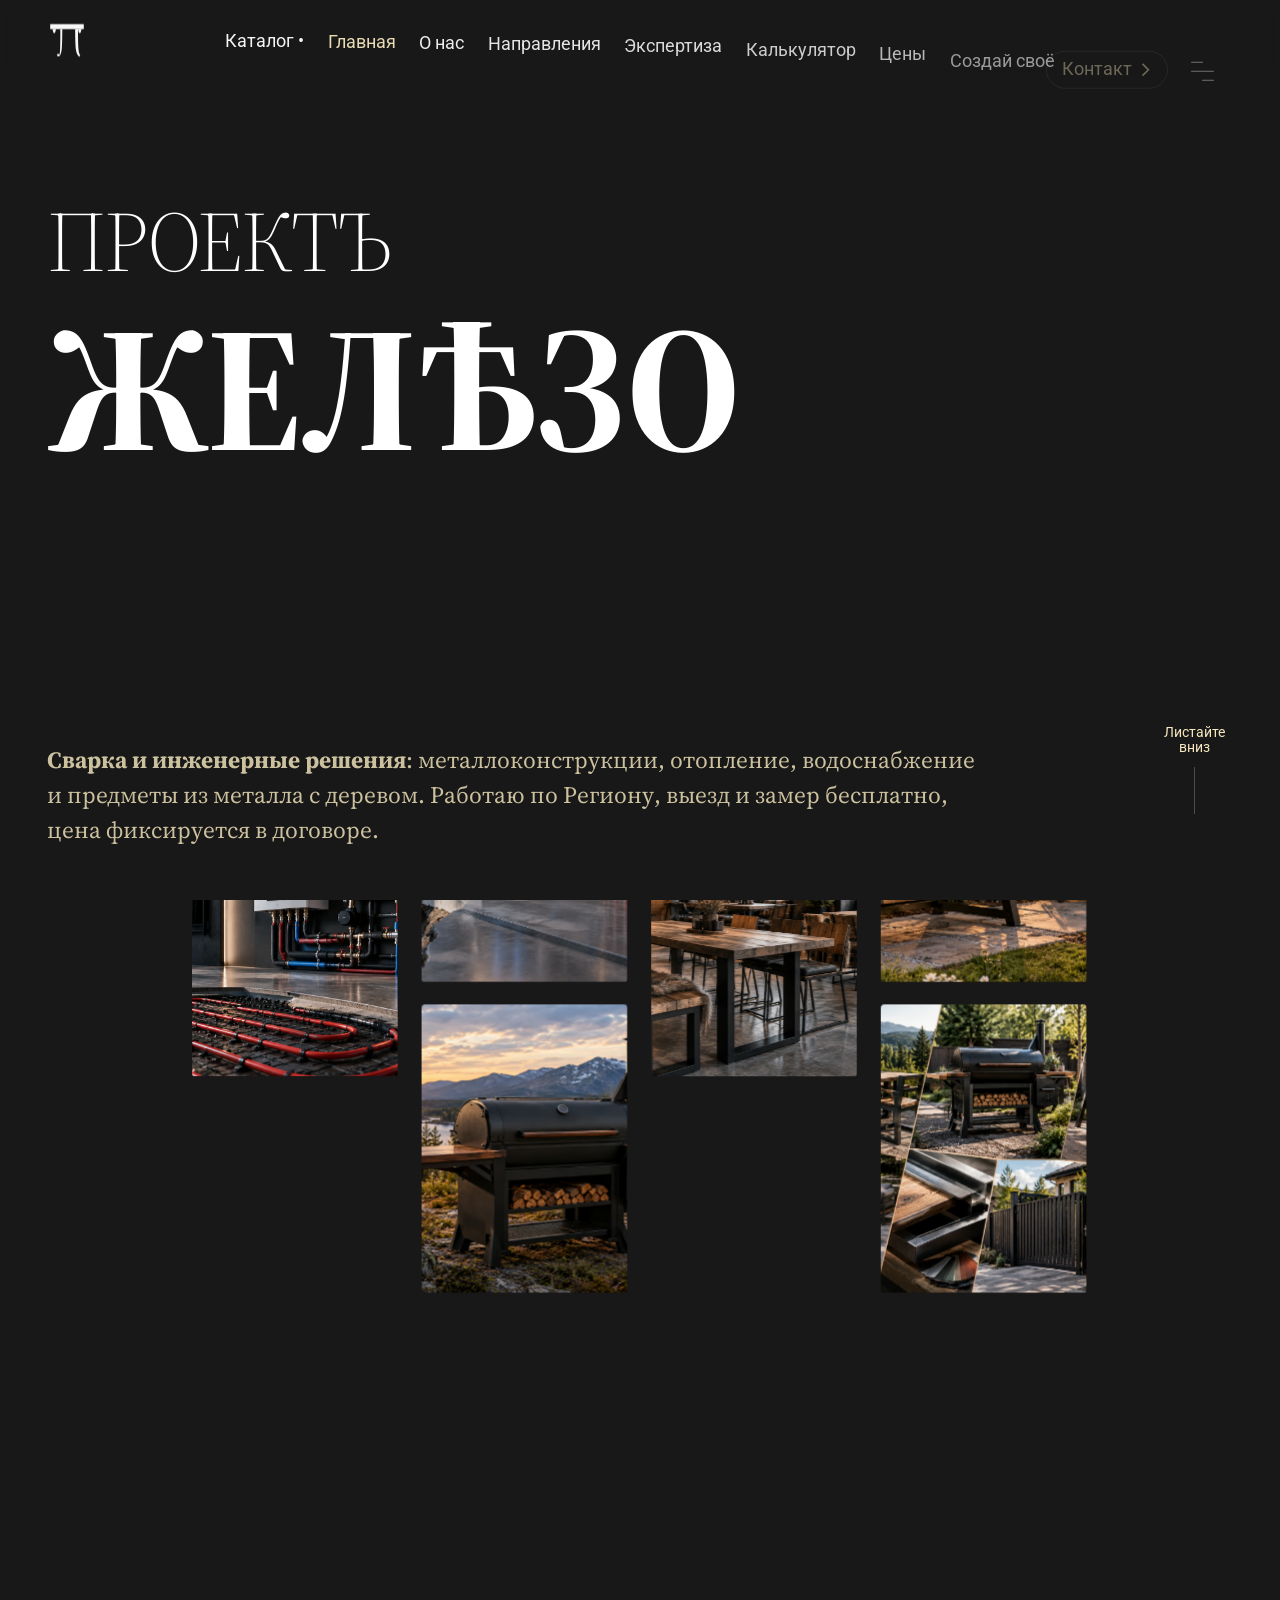
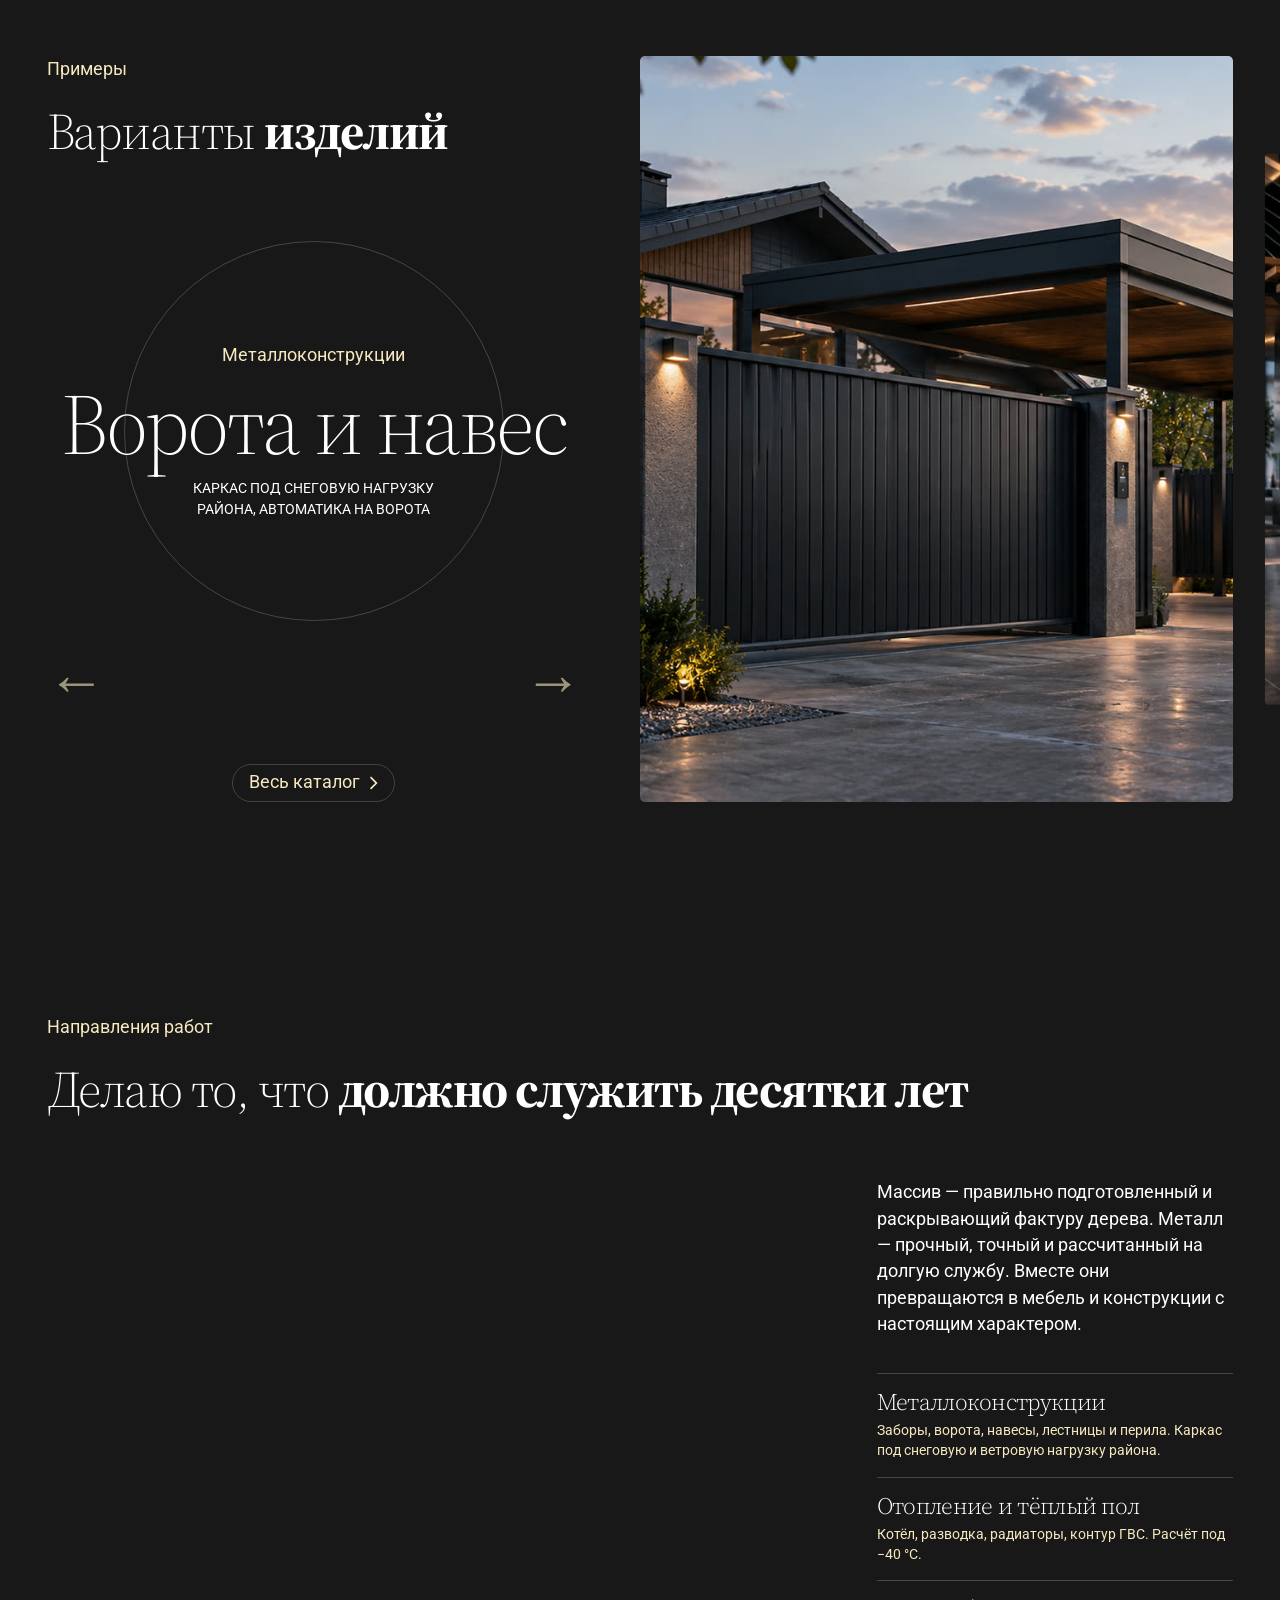
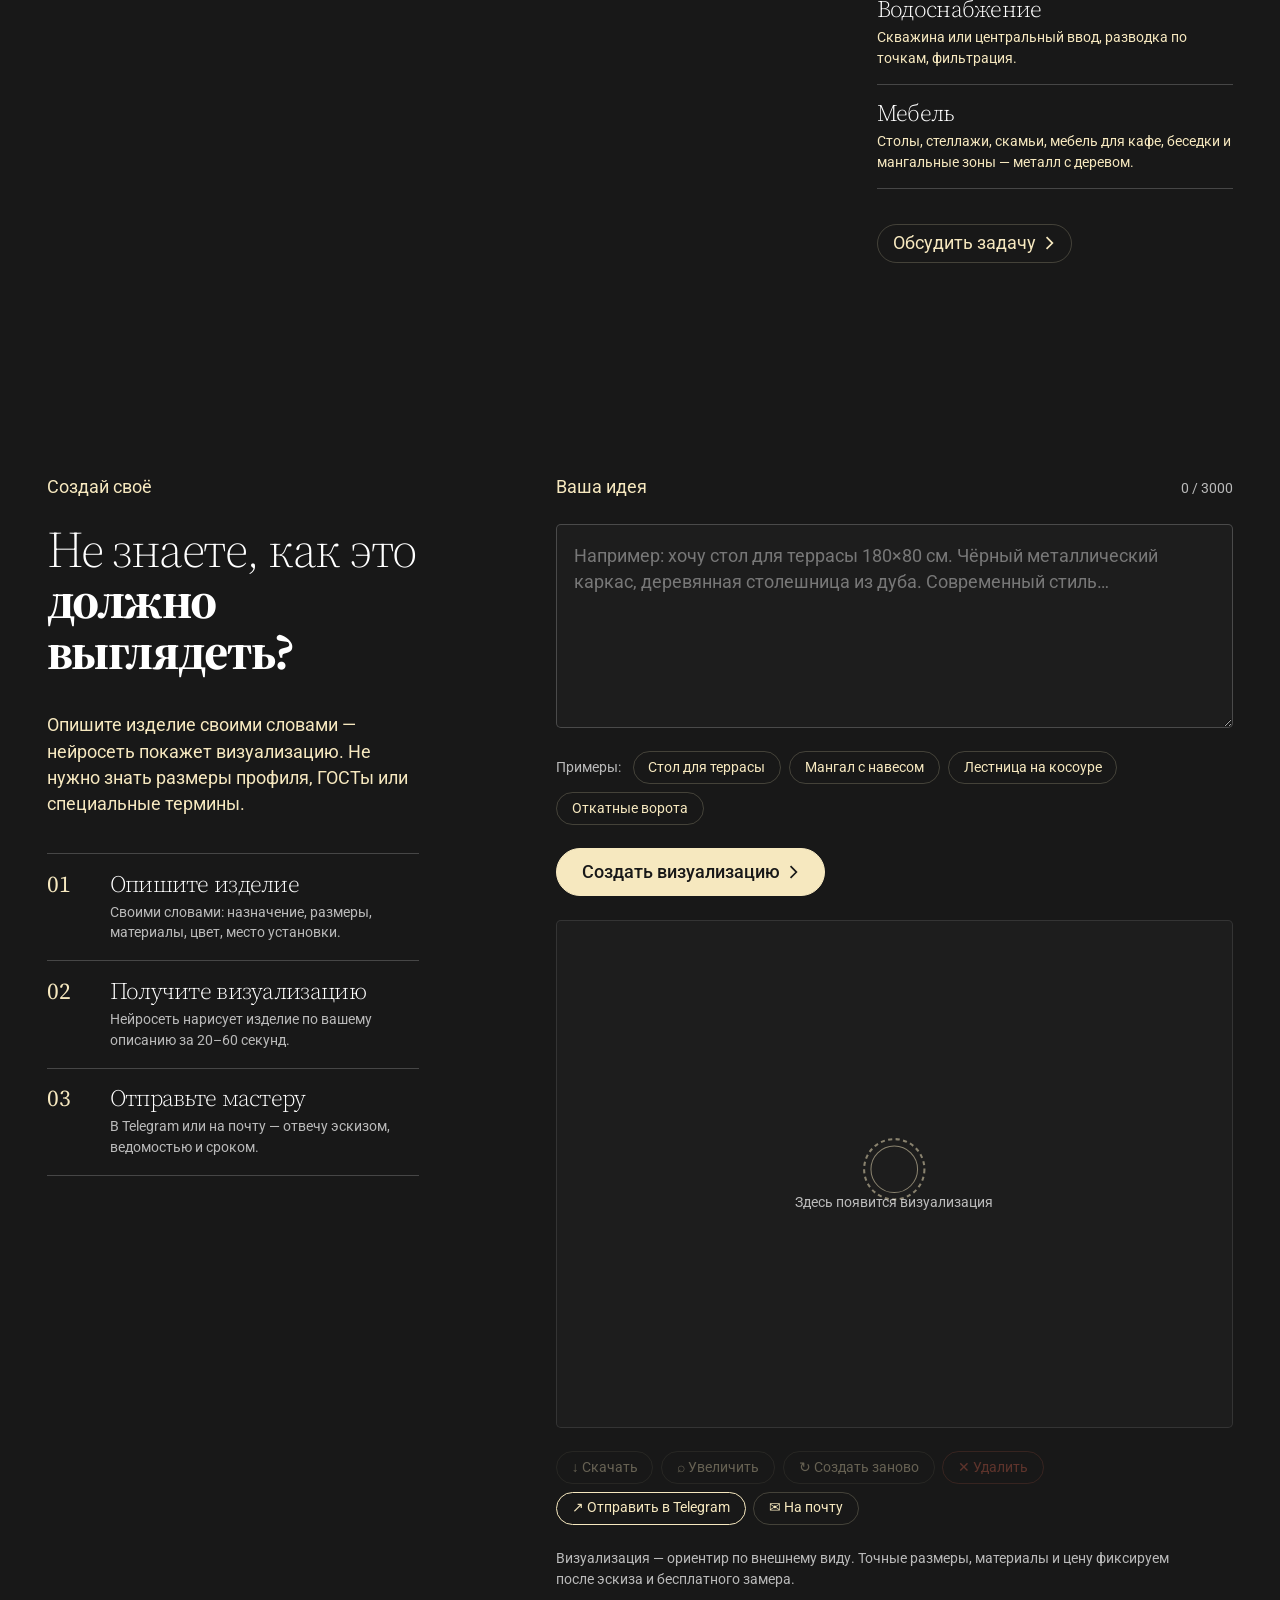
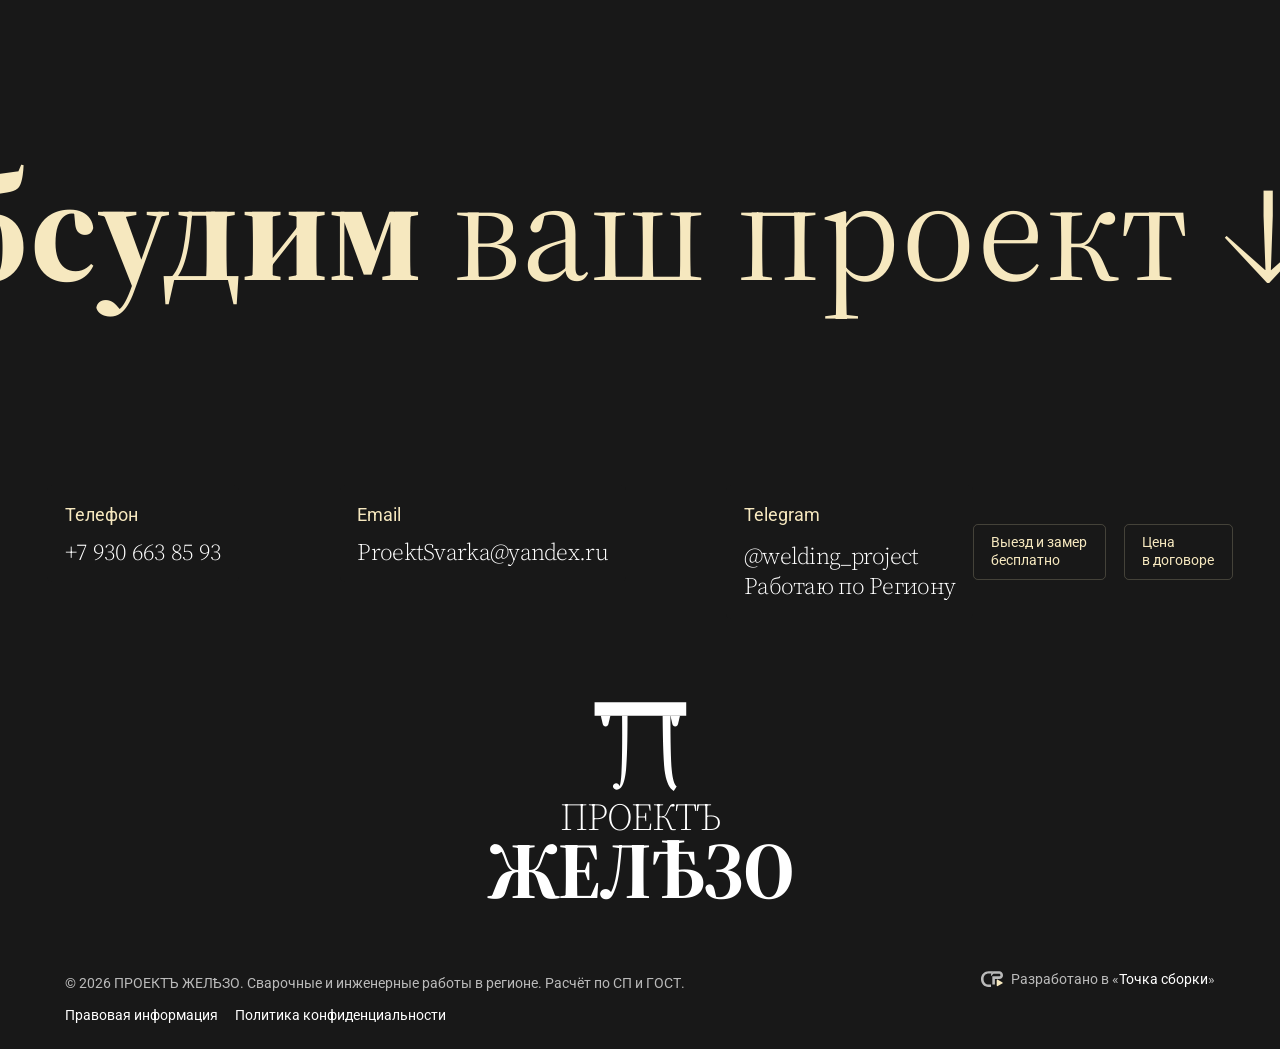
==== index.html @ faa6959f "Гео: Нижегородская область, Воротынский муниципальный округ; домен zhelezo.pro; убраны упоминания Ха" ====
<!DOCTYPE html>
<html lang="ru">
<head>
<meta charset="utf-8">
<meta name="viewport" content="width=device-width, initial-scale=1, viewport-fit=cover">
<title>Сварочные работы и металлоконструкции в Нижегородской области | ПРОЕКТЪ ЖЕЛѢЗО</title>
<meta name="description" content="Заборы, ворота, навесы, лестницы, отопление, водоснабжение и мебель из металла с деревом по Нижегородской области. Расчёт по СП и ГОСТ, выезд и замер бесплатно, цена в договоре.">
<meta name="theme-color" content="#181818">
<link rel="canonical" href="https://zhelezo.pro/">
<meta property="og:type" content="website">
<meta property="og:site_name" content="ПРОЕКТЪ ЖЕЛѢЗО">
<meta property="og:locale" content="ru_RU">
<meta property="og:title" content="Сварочные работы и металлоконструкции в Нижегородской области | ПРОЕКТЪ ЖЕЛѢЗО">
<meta property="og:description" content="Заборы, ворота, навесы, лестницы, отопление, водоснабжение и мебель из металла с деревом по Нижегородской области. Расчёт по СП и ГОСТ, выезд и замер бесплатно, цена в договоре.">
<meta property="og:url" content="https://zhelezo.pro/">
<meta property="og:image" content="https://zhelezo.pro/assets/photo/vorota-zabor.jpg"><meta property="og:image:width" content="1600"><meta property="og:image:height" content="900"><meta property="og:image:alt" content="Наши работы — металлоконструкции и изделия">
<meta name="twitter:card" content="summary_large_image">
<meta name="geo.region" content="RU-NIZ">
<meta name="geo.placename" content="Воротынский муниципальный округ">
<meta name="geo.position" content="56.0520;45.8660">
<meta name="ICBM" content="56.0520, 45.8660">
<script type="application/ld+json">{"@context":"https://schema.org","@type":"ProfessionalService","name":"ПРОЕКТЪ ЖЕЛѢЗО","description":"Заборы, ворота, навесы, лестницы, отопление, водоснабжение и мебель из металла с деревом по Нижегородской области. Расчёт по СП и ГОСТ, выезд и замер бесплатно, цена в договоре.","telephone":"+7 930 663 85 93","email":"ProektSvarka@yandex.ru","url":"https://zhelezo.pro","image":"https://zhelezo.pro/assets/photo/vorota-zabor.jpg","address":{"@type":"PostalAddress","addressCountry":"RU","addressRegion":"Нижегородская область","addressLocality":"Воротынский муниципальный округ"},"geo":{"@type":"GeoCoordinates","latitude":"56.0520","longitude":"45.8660"},"areaServed":[{"@type":"AdministrativeArea","name":"Нижегородская область"}],"sameAs":["https://t.me/welding_project"],"knowsAbout":["Металлоконструкции","Лестницы и перила","Беседки и навесы","Мангалы и грили","Мебель","Уличная мебель","Изделия из металла","Отопление","Водоснабжение"],"hasOfferCatalog":{"@type":"OfferCatalog","name":"Виды работ","itemListElement":[{"@type":"Offer","itemOffered":{"@type":"Service","name":"Заборы, ворота, навесы","category":"Металлоконструкции"}},{"@type":"Offer","itemOffered":{"@type":"Service","name":"Откатные ворота и забор","category":"Металлоконструкции"}},{"@type":"Offer","itemOffered":{"@type":"Service","name":"Лестница на металлокосоуре","category":"Лестницы и перила"}},{"@type":"Offer","itemOffered":{"@type":"Service","name":"Беседки, перголы, навесы","category":"Беседки и навесы"}},{"@type":"Offer","itemOffered":{"@type":"Service","name":"Мангальная зона под навесом","category":"Мангалы и грили"}},{"@type":"Offer","itemOffered":{"@type":"Service","name":"Мангалы и грили","category":"Мангалы и грили"}},{"@type":"Offer","itemOffered":{"@type":"Service","name":"Столы и столешницы","category":"Мебель"}},{"@type":"Offer","itemOffered":{"@type":"Service","name":"Стеллажи и полки","category":"Мебель"}},{"@type":"Offer","itemOffered":{"@type":"Service","name":"Скамьи, табуреты, вешала","category":"Мебель"}},{"@type":"Offer","itemOffered":{"@type":"Service","name":"Мебель для кафе и баров","category":"Мебель"}},{"@type":"Offer","itemOffered":{"@type":"Service","name":"Изделия из металла","category":"Изделия из металла"}},{"@type":"Offer","itemOffered":{"@type":"Service","name":"Отопление и тёплый пол","category":"Отопление"}}]}}</script>
<link rel="icon" type="image/svg+xml" href="data:image/svg+xml,%3Csvg%20xmlns%3D%22http%3A%2F%2Fwww.w3.org%2F2000%2Fsvg%22%20viewBox%3D%220%200%2064%2064%22%20fill%3D%22none%22%3E%3Crect%20width%3D%2264%22%20height%3D%2264%22%20rx%3D%2212%22%20fill%3D%22%23181818%22%2F%3E%3Cg%20transform%3D%22translate(32%2034.5)%20scale(.95)%20translate(-32%20-34.5)%22%3E%3Cg%20fill%3D%22%23f6e8bf%22%3E%0A%3Cpath%20d%3D%22M8.5%2012.4h47v6.9h-47z%22%2F%3E%0A%3Cpath%20d%3D%22M11.7%2019.3h4.9l-1%204.3c-.2.85-.65%201.25-1.45%201.25s-1.25-.4-1.45-1.25z%22%2F%3E%0A%3Cpath%20d%3D%22M47.4%2019.3h4.9l-1%204.3c-.2.85-.65%201.25-1.45%201.25s-1.25-.4-1.45-1.25z%22%2F%3E%0A%3Cpath%20d%3D%22M20.6%2019.3h4.8c0%2013.2-.25%2022.4-.75%2027.6-.5%205.1-1.5%208.4-3%209.7-1.05.9-2.15.95-3.05.25-.8-.6-.9-1.6-.2-2.3.7-.7%201.65-.7%202.35-.05.3.28.5.6.62.98.42-1.25.72-3.4.9-6.5.32-5.3.5-15.2.33-29.68z%22%2F%3E%0A%3Cpath%20d%3D%22M39.8%2019.3h7.6c0%2013.4.22%2022.7.68%2027.9.42%204.6%201.25%207.4%202.52%208.4l-1.5%202.4c-2.2-1.4-3.65-4.35-4.42-8.85-.8-4.7-1.15-14.6-1.28-29.85z%22%2F%3E%0A%3C%2Fg%3E%3C%2Fg%3E%3C%2Fsvg%3E">
<script>
  // Анимации появления включаются только при работающем JS; если скрипты не загрузились за 8 секунд — показываем страницу как есть
  document.documentElement.classList.add('js');
  setTimeout(function () {
    if (window.__siteReady) return;
    document.documentElement.classList.remove('js');
    var l = document.getElementById('loader');
    if (l) l.style.display = 'none';
  }, 8000);
</script>
<link rel="preload" href="assets/fonts/roboto-cyrillic-1.woff2" as="font" type="font/woff2" crossorigin>
<link rel="preload" href="assets/fonts/source-serif-4-cyrillic-5.woff2" as="font" type="font/woff2" crossorigin>
<link rel="preload" href="assets/fonts/source-serif-4-cyrillic-ext-4.woff2" as="font" type="font/woff2" crossorigin>
<link rel="stylesheet" href="assets/css/fonts.css">
<link rel="stylesheet" href="assets/css/style.css">
<link rel="stylesheet" href="assets/vendor/swiper-bundle.min.css">
<link rel="stylesheet" href="assets/css/create.css">
<link rel="stylesheet" href="assets/css/mobile.css">
</head>
<body class="loading" data-page="index" data-gears="wheels">
<div class="page">
<button class="to-top" type="button" aria-label="Наверх" data-to-top data-cursor="-fusion"><svg viewBox="0 0 24 24" width="100%" height="100%" fill="none" stroke="currentColor" stroke-width="1.5" aria-hidden="true"><path d="M12 19V5M5.5 11.5 12 5l6.5 6.5"/></svg></button>

<nav class="topbar" id="topbar">
  <section class="topbar__wrap">
    <div class="topbar__inner">
      <div class="topbar__left">
        <a class="brand" href="index.html" aria-label="ПРОЕКТЪ ЖЕЛѢЗО — на главную" title="ПРОЕКТЪ ЖЕЛѢЗО" data-top-item data-cursor="-fusion"><svg viewBox="4 8 56 54" width="100%" height="100%" fill="none" role="img" aria-hidden="true"><g fill="currentColor">
<path d="M8.5 12.4h47v6.9h-47z"/>
<path d="M11.7 19.3h4.9l-1 4.3c-.2.85-.65 1.25-1.45 1.25s-1.25-.4-1.45-1.25z"/>
<path d="M47.4 19.3h4.9l-1 4.3c-.2.85-.65 1.25-1.45 1.25s-1.25-.4-1.45-1.25z"/>
<path d="M20.6 19.3h4.8c0 13.2-.25 22.4-.75 27.6-.5 5.1-1.5 8.4-3 9.7-1.05.9-2.15.95-3.05.25-.8-.6-.9-1.6-.2-2.3.7-.7 1.65-.7 2.35-.05.3.28.5.6.62.98.42-1.25.72-3.4.9-6.5.32-5.3.5-15.2.33-29.68z"/>
<path d="M39.8 19.3h7.6c0 13.4.22 22.7.68 27.9.42 4.6 1.25 7.4 2.52 8.4l-1.5 2.4c-2.2-1.4-3.65-4.35-4.42-8.85-.8-4.7-1.15-14.6-1.28-29.85z"/>
</g></svg></a>

      </div>
      <div class="topbar__right">
        <div class="nav-links"><div class="nav-links__inner">
          <a class="topbar__works" href="works.html" data-open-dropdown aria-controls="dropdown-works" data-cursor="-hidden"><p class="link-u" data-top-item>Каталог •</p></a>
          <a class="link-u is-current" href="index.html" data-top-item data-cursor="-hidden">Главная</a>
          <a class="link-u" href="about.html" data-top-item data-cursor="-hidden">О нас</a>
          <a class="link-u" href="team.html" data-top-item data-cursor="-hidden">Направления</a>
          <a class="link-u" href="expertise.html" data-top-item data-cursor="-hidden">Экспертиза</a>
          <a class="link-u" href="calculator.html" data-top-item data-cursor="-hidden">Калькулятор</a>
          <a class="link-u" href="prices.html" data-top-item data-cursor="-hidden">Цены</a>
          <a class="link-u" href="index.html#create" data-top-item data-cursor="-hidden">Создай своё</a>
        </div></div>
        <div class="topbar__menu" data-top-item>
          <a class="btn-link" href="#contact" data-cursor="-fusion"><div class="btn "><div class="btn__list"><div class="btn__text">Контакт</div><div class="btn__icon"><svg viewBox="0 0 8 12" width="100%" height="100%" fill="none" stroke="currentColor" stroke-width="1.4"><polyline points="1.5,1 6.5,6 1.5,11"/></svg></div></div></div></a>
          <div class="hamburger-wrap" data-cursor="-fusion"><button class="hamburger" type="button" data-open-menu aria-label="Открыть меню" aria-expanded="false"><span></span></button></div>
        </div>
      </div>
    </div>
  </section>
</nav>
<main class="page-main" id="main">

<section class="hero hero--home" id="hero">
  <video class="hero__media" src="assets/video/hero.mp4" poster="" autoplay muted loop playsinline preload="auto" aria-hidden="true"></video>
  <div class="hero__inner">
    <div class="hero__text">
      <h1 class="hero__title" data-title-fx data-cursor="-fusion-big"><span class="hero__mark">ПРОЕКТЪ</span><br><span class="hero__brand">ЖЕЛѢЗО</span></h1>
      <div class="hero__bottom">
        <div class="hero__baseline" data-baseline-fx><strong>Сварка и инженерные решения</strong>: металлоконструкции, отопление, водоснабжение и предметы из металла с деревом. Работаю по Региону, выезд и замер бесплатно, цена фиксируется в договоре.</div>
        <a class="scroll-down" href="#first-section" data-cursor="-fusion-big" aria-label="Листайте вниз"><p>Листайте<br>вниз</p><span class="scroll-down__line" aria-hidden="true"></span></a>
      </div>
    </div>
  </div>
</section>
<section class="about-spacer" id="first-section"></section>

<div class="about">
  <div class="about__intro">
    <div class="about__wheel"><svg class="wheel" viewBox="0 0 100 60" width="100%" height="100%" fill="none" stroke="currentColor"><g class="wheel__spin"><circle cx="50" cy="50" r="44" stroke-width="3" stroke-dasharray="6 5"/><circle cx="50" cy="50" r="34" stroke-width="1.5"/></g></svg></div>
    <h2 class="about__intro-txt"><strong>Четыре направления, одна ответственность.</strong> Беру объект целиком: <strong>расчёт, закупка металла, изготовление и монтаж</strong>.</h2>
  </div>
  <div class="about__columns"><div class="about__col"><div class="about__column"><div class="about__item"><img class="about__img" src="assets/photo/zabory-vorota.jpg" alt="" width="1600" height="900" decoding="async"></div><div class="about__item"><img class="about__img" src="assets/photo/lestnica.jpg" alt="" width="1536" height="1024" decoding="async" loading="lazy"></div><div class="about__item"><img class="about__img" src="assets/photo/otoplenie.jpg" alt="" width="1600" height="902" decoding="async" loading="lazy"></div></div></div><div class="about__col"><div class="about__column"><div class="about__item"><img class="about__img" src="assets/photo/terrasa-loft.jpg" alt="" width="1536" height="1024" decoding="async" loading="lazy"></div><div class="about__item"><img class="about__img" src="assets/photo/stol-obedenny.jpg" alt="" width="1536" height="1024" decoding="async" loading="lazy"></div><div class="about__item"><img class="about__img" src="assets/photo/vodosnabzhenie.jpg" alt="" width="1536" height="1024" decoding="async" loading="lazy"></div><div class="about__item"><img class="about__img" src="assets/photo/mangaly.jpg" alt="" width="1600" height="900" decoding="async" loading="lazy"></div></div></div><div class="about__col"><div class="about__column"><div class="about__item"><img class="about__img" src="assets/photo/vorota-zabor.jpg" alt="" width="1600" height="900" decoding="async" loading="lazy"></div><div class="about__item"><img class="about__img" src="assets/photo/stellazhi.jpg" alt="" width="1536" height="1024" decoding="async" loading="lazy"></div><div class="about__item"><img class="about__img" src="assets/photo/mebel-kafe.jpg" alt="" width="1536" height="1024" decoding="async" loading="lazy"></div></div></div><div class="about__col"><div class="about__column"><div class="about__item"><img class="about__img" src="assets/photo/mangalnaya-zona.jpg" alt="" width="1536" height="1024" decoding="async" loading="lazy"></div><div class="about__item"><img class="about__img" src="assets/photo/skami-veshala.jpg" alt="" width="1536" height="1024" decoding="async" loading="lazy"></div><div class="about__item"><img class="about__img" src="assets/photo/izdeliya-iz-metalla.jpg" alt="" width="1536" height="1024" decoding="async" loading="lazy"></div><div class="about__item"><img class="about__img" src="assets/photo/kollazh-izdeliya.jpg" alt="" width="1536" height="1024" decoding="async" loading="lazy"></div></div></div></div>
</div>

<section class="sf sf--transparent" data-anime-one>
  <div class="container">
    <div class="sf__comp" data-works-slider>
      <div class="sf__list">
        <div class="sec-head">
          <div class="sec-head__sur">Примеры</div>
          <h2 class="sec-head__title">Варианты <strong>изделий</strong></h2>
        </div>
        <div class="sf__body">
          <div class="swiper slist">
            <div class="swiper-wrapper">
              <div class="swiper-slide slist__slide" data-cursor="-fusion">
                <div class="slist__cats"><div class="slist__cat">Металлоконструкции</div></div>
                <a class="slist__title-link clickable-parent" href="works.html"><h3 class="slist__title">Ворота и навес</h3></a>
                <div class="slist__intro">Каркас под снеговую нагрузку района, автоматика на ворота</div>
              </div>
              <div class="swiper-slide slist__slide" data-cursor="-fusion">
                <div class="slist__cats"><div class="slist__cat">Лестницы и перила</div></div>
                <a class="slist__title-link clickable-parent" href="works.html"><h3 class="slist__title">Лестница</h3></a>
                <div class="slist__intro">Металлокосоур с деревянными ступенями и перилами</div>
              </div>
              <div class="swiper-slide slist__slide" data-cursor="-fusion">
                <div class="slist__cats"><div class="slist__cat">Беседки и навесы</div></div>
                <a class="slist__title-link clickable-parent" href="works.html"><h3 class="slist__title">Мангальная зона</h3></a>
                <div class="slist__intro">Уличная кухня под навесом с дровницей и столешницей</div>
              </div>
              <div class="swiper-slide slist__slide" data-cursor="-fusion">
                <div class="slist__cats"><div class="slist__cat">Мебель</div></div>
                <a class="slist__title-link clickable-parent" href="work.html"><h3 class="slist__title">Обеденный стол</h3></a>
                <div class="slist__intro">Массив на сварной раме, скрытое крепление столешницы</div>
              </div>
              <div class="swiper-slide slist__slide" data-cursor="-fusion">
                <div class="slist__cats"><div class="slist__cat">Мебель</div></div>
                <a class="slist__title-link clickable-parent" href="works.html"><h3 class="slist__title">Кровать</h3></a>
                <div class="slist__intro">Массив дерева и металл, порошковая окраска</div>
              </div>
              <div class="swiper-slide slist__slide" data-cursor="-fusion">
                <div class="slist__cats"><div class="slist__cat">Уличная мебель</div></div>
                <a class="slist__title-link clickable-parent" href="works.html"><h3 class="slist__title">Кряж</h3></a>
                <div class="slist__intro">Стол и два кресла. Массив дерева и металл.</div>
              </div>
            </div>
          </div>
          <div class="slist__bottom"><div class="slist__arrows">
            <a class="slist__arrow js-prev" href="#" data-cursor="-fusion" aria-label="Назад">←</a>
            <a class="slist__arrow js-next" href="#" data-cursor="-fusion" aria-label="Вперёд">→</a>
          </div></div>
        </div>
        <div class="sf__footer"><a class="btn-link" href="works.html" data-cursor="-fusion"><div class="btn "><div class="btn__list"><div class="btn__text">Весь каталог</div><div class="btn__icon"><svg viewBox="0 0 8 12" width="100%" height="100%" fill="none" stroke="currentColor" stroke-width="1.4"><polyline points="1.5,1 6.5,6 1.5,11"/></svg></div></div></div></a></div>
      </div>
      <div class="sf__photo">
        <div class="sphoto__overflow"><div>
          <div class="swiper sphoto">
            <div class="swiper-wrapper">
              <div class="swiper-slide">
                <div class="sphoto__card">
                  <img class="sphoto__img" src="assets/photo/zabory-vorota.jpg" alt="Ворота и навес" data-zoom data-cursor-text="Увеличить" width="1600" height="900" decoding="async" loading="lazy">
                </div>
              </div>
              <div class="swiper-slide">
                <div class="sphoto__card">
                  <img class="sphoto__img" src="assets/photo/lestnica.jpg" alt="Лестница" data-zoom data-cursor-text="Увеличить" width="1536" height="1024" decoding="async" loading="lazy">
                </div>
              </div>
              <div class="swiper-slide">
                <div class="sphoto__card">
                  <img class="sphoto__img" src="assets/photo/mangalnaya-zona.jpg" alt="Мангальная зона" data-zoom data-cursor-text="Увеличить" width="1536" height="1024" decoding="async" loading="lazy">
                </div>
              </div>
              <div class="swiper-slide">
                <div class="sphoto__card">
                  <img class="sphoto__img" src="assets/photo/stol-obedenny.jpg" alt="Обеденный стол" data-zoom data-cursor-text="Увеличить" width="1536" height="1024" decoding="async" loading="lazy">
                </div>
              </div>
              <div class="swiper-slide">
                <div class="sphoto__card">
                  <img class="sphoto__img" src="assets/photo/krovat.png" alt="Кровать" data-zoom data-cursor-text="Увеличить" decoding="async" loading="lazy">
                </div>
              </div>
              <div class="swiper-slide">
                <div class="sphoto__card">
                  <img class="sphoto__img" src="assets/photo/krjadg.png" alt="Кряж" data-zoom data-cursor-text="Увеличить" decoding="async" loading="lazy">
                </div>
              </div>
            </div>
          </div>
        </div></div>
      </div>
    </div>
  </div>
</section>

<section class="team team--transparent">
  <div class="container team__inner">
    <div class="sec-head">
      <div class="sec-head__sur">Направления работ</div>
      <h2 class="sec-head__title">Делаю то, что <strong>должно служить десятки лет</strong></h2>
    </div>
    <div class="team__grid">
      <div class="team__left"><a class="team__img-wrap" href="team.html" data-cursor-text="Открыть"><video class="team__img" src="assets/video/img-2488.mp4" autoplay muted loop playsinline preload="metadata" aria-hidden="true"></video></a></div>
      <div class="team__right"><div class="team__right-wrap team__right-wrap--dirs">
        <div class="team__txt">Массив — правильно подготовленный и раскрывающий фактуру дерева. Металл — прочный, точный и рассчитанный на долгую службу. Вместе они превращаются в мебель и конструкции с настоящим характером.
</div>
        <ul class="dirs">
          <li class="dirs__item"><div class="dirs__title">Металлоконструкции</div><div class="dirs__text">Заборы, ворота, навесы, лестницы и перила. Каркас под снеговую и ветровую нагрузку района.</div></li>
          <li class="dirs__item"><div class="dirs__title">Отопление и тёплый пол</div><div class="dirs__text">Котёл, разводка, радиаторы, контур ГВС. Расчёт под −40 °C.</div></li>
          <li class="dirs__item"><div class="dirs__title">Водоснабжение</div><div class="dirs__text">Скважина или центральный ввод, разводка по точкам, фильтрация.</div></li>
          <li class="dirs__item"><div class="dirs__title">Мебель</div><div class="dirs__text">Столы, стеллажи, скамьи, мебель для кафе, беседки и мангальные зоны — металл с деревом.</div></li>
        </ul>
        <a class="btn-link" href="#contact" data-cursor="-fusion"><div class="btn "><div class="btn__list"><div class="btn__text">Обсудить задачу</div><div class="btn__icon"><svg viewBox="0 0 8 12" width="100%" height="100%" fill="none" stroke="currentColor" stroke-width="1.4"><polyline points="1.5,1 6.5,6 1.5,11"/></svg></div></div></div></a>
      </div></div>
    </div>
  </div>
</section>

<section class="create" id="create" data-anime-two>
  <div class="container create__inner">
    <div class="create__grid">
      <div class="create__left">
        <div class="sec-head">
          <div class="sec-head__sur">Создай своё</div>
          <h2 class="sec-head__title">Не знаете, как это <strong>должно выглядеть?</strong></h2>
        </div>
        <p class="create__lead">Опишите изделие своими словами — нейросеть покажет визуализацию. Не нужно знать размеры профиля, ГОСТы или специальные термины.</p>
        <ol class="create__steps">
          <li class="create__step"><span class="create__step-num">01</span><div><div class="create__step-title">Опишите изделие</div><div class="create__step-text">Своими словами: назначение, размеры, материалы, цвет, место установки.</div></div></li>
          <li class="create__step"><span class="create__step-num">02</span><div><div class="create__step-title">Получите визуализацию</div><div class="create__step-text">Нейросеть нарисует изделие по вашему описанию за 20–60 секунд.</div></div></li>
          <li class="create__step"><span class="create__step-num">03</span><div><div class="create__step-title">Отправьте мастеру</div><div class="create__step-text">В Telegram или на почту — отвечу эскизом, ведомостью и сроком.</div></div></li>
        </ol>
      </div>
      <div class="create__right">
        <form class="cform" data-create data-email="ProektSvarka@yandex.ru" data-tg="https://t.me/welding_project" data-brand="ПРОЕКТЪ ЖЕЛѢЗО" novalidate>
          <div class="cform__head">
            <label class="cform__label" for="create-description">Ваша идея</label>
            <div class="cform__count"><span data-create-count>0</span> / 3000</div>
          </div>
          <textarea class="cform__textarea" id="create-description" name="description" maxlength="3000" data-lenis-prevent data-cursor="-hidden"
            placeholder="Например: хочу стол для террасы 180×80 см. Чёрный металлический каркас, деревянная столешница из дуба. Современный стиль…"></textarea>
          <div class="cform__examples">
            <span class="cform__examples-label">Примеры:</span>
            <button class="cform__chip" type="button" data-example="Хочу стол для террасы 180×80 см, высота 75 см. Чёрный металлический каркас из профильной трубы 60×40, столешница из массива лиственницы толщиной 40 мм, покрытие маслом. Современный лофт-стиль." data-cursor="-fusion">Стол для террасы</button>
            <button class="cform__chip" type="button" data-example="Стационарный мангал на 12 шампуров с металлическим навесом и дровницей снизу. Толщина металла 4 мм, рабочая столешница справа из дерева, полка для посуды. Порошковая окраска, чёрный матовый цвет." data-cursor="-fusion">Мангал с навесом</button>
            <button class="cform__chip" type="button" data-example="Прямая лестница на второй этаж на одном центральном металлическом косоуре, высота подъёма 2,8 м, ширина марша 90 см. Ступени из дуба 40 мм, перила из металла с тросовым ограждением. Графитовый цвет металла." data-cursor="-fusion">Лестница на косоуре</button>
            <button class="cform__chip" type="button" data-example="Откатные ворота шириной 4 м и высотой 2 м, каркас из профильной трубы, заполнение вертикальным металлическим штакетником с просветом 3 см. Автоматика, калитка рядом шириной 1 м. Цвет RAL 7016." data-cursor="-fusion">Откатные ворота</button>
          </div>
          <div class="cform__submit-row">
            <button class="btn btn--solid cform__submit" type="submit" data-create-submit data-cursor="-fusion">
              <span class="btn__list"><span class="btn__text" data-create-submit-text>Создать визуализацию</span><span class="btn__icon"><svg viewBox="0 0 8 12" width="100%" height="100%" fill="none" stroke="currentColor" stroke-width="1.4"><polyline points="1.5,1 6.5,6 1.5,11"/></svg></span></span>
            </button>
            <div class="cform__status" role="status" aria-live="polite" data-create-status></div>
          </div>
          <div class="cform__result" data-create-result>
            <div class="cform__placeholder">
              <div class="cform__placeholder-wheel"><svg class="wheel" viewBox="0 0 100 60" width="100%" height="100%" fill="none" stroke="currentColor"><g class="wheel__spin"><circle cx="50" cy="50" r="44" stroke-width="3" stroke-dasharray="6 5"/><circle cx="50" cy="50" r="34" stroke-width="1.5"/></g></svg></div>
              <div>Здесь появится визуализация</div>
            </div>
          </div>
          <div class="cform__actions">
            <button class="cform__action" type="button" data-create-act="download" data-cursor="-fusion" disabled>↓ Скачать</button>
            <button class="cform__action" type="button" data-create-act="zoom" data-cursor="-fusion" disabled>⌕ Увеличить</button>
            <button class="cform__action" type="button" data-create-act="again" data-cursor="-fusion" disabled>↻ Создать заново</button>
            <button class="cform__action cform__action--danger" type="button" data-create-act="clear" data-cursor="-fusion" disabled>✕ Удалить</button>
            <button class="cform__action cform__action--accent" type="button" data-create-act="tg" data-cursor="-fusion">↗ Отправить в Telegram</button>
            <button class="cform__action" type="button" data-create-act="mail" data-cursor="-fusion">✉ На почту</button>
          </div>
          <p class="cform__note">Визуализация — ориентир по внешнему виду. Точные размеры, материалы и цену фиксируем после эскиза и бесплатного замера.</p>
        </form>
      </div>
    </div>
  </div>
</section>
</main>

<div class="footer">
  <section class="footer__main">
    <div class="marquee" data-marquee data-cursor="-fusion-big">
      <div class="marquee__wrap">
        <div class="marquee__panel" data-marquee-panel><div class="marquee__text"><strong>Обсудим</strong> ваш проект ↓</div></div>
        <div class="marquee__panel" data-marquee-panel><div class="marquee__text"><strong>Обсудим</strong> ваш проект ↓</div></div>
      </div>
    </div>
    <div class="footer__contact" id="contact">
      <div class="footer__grid">
        <div class="footer__content">
          <a class="fcard" href="tel:+79306638593" data-cursor="-fusion"><h3 class="fcard__title">Телефон</h3><div class="fcard__value">+7 930 663 85 93</div></a>
          <a class="fcard" href="mailto:ProektSvarka@yandex.ru" data-cursor="-fusion"><h3 class="fcard__title">Email</h3><div class="fcard__value">ProektSvarka@yandex.ru</div></a>
          <div class="footer__address">
            <a class="fcard" href="https://t.me/welding_project" target="_blank" rel="noopener" data-cursor="-fusion"><h3 class="fcard__title">Telegram</h3><div class="fcard__value fcard__value--lh">@welding_project<br>Работаю по Региону</div></a>
            <div class="labels">
              <div class="labels__chip">Выезд и замер<br>бесплатно</div>
              <div class="labels__chip">Цена<br>в договоре</div>
            </div>
          </div>
        </div>
      </div>
      <div class="footer__logo-wrap"><a href="index.html" aria-label="ПРОЕКТЪ ЖЕЛѢЗО"><div class="footer__logo" data-cursor="-fusion"><svg viewBox="0 0 350 232" width="100%" height="100%" fill="none" role="img" aria-hidden="true"><g transform="translate(113 0) scale(1.95)"><g fill="currentColor">
<path d="M8.5 12.4h47v6.9h-47z"/>
<path d="M11.7 19.3h4.9l-1 4.3c-.2.85-.65 1.25-1.45 1.25s-1.25-.4-1.45-1.25z"/>
<path d="M47.4 19.3h4.9l-1 4.3c-.2.85-.65 1.25-1.45 1.25s-1.25-.4-1.45-1.25z"/>
<path d="M20.6 19.3h4.8c0 13.2-.25 22.4-.75 27.6-.5 5.1-1.5 8.4-3 9.7-1.05.9-2.15.95-3.05.25-.8-.6-.9-1.6-.2-2.3.7-.7 1.65-.7 2.35-.05.3.28.5.6.62.98.42-1.25.72-3.4.9-6.5.32-5.3.5-15.2.33-29.68z"/>
<path d="M39.8 19.3h7.6c0 13.4.22 22.7.68 27.9.42 4.6 1.25 7.4 2.52 8.4l-1.5 2.4c-2.2-1.4-3.65-4.35-4.42-8.85-.8-4.7-1.15-14.6-1.28-29.85z"/>
</g></g><text x="175" y="152" text-anchor="middle" fill="currentColor" font-family="'Source Serif 4',Georgia,serif" font-size="38" font-weight="300" letter-spacing="-1">ПРОЕКТЪ</text><text x="175" y="220" text-anchor="middle" fill="currentColor" font-family="'Source Serif 4',Georgia,serif" font-size="80" font-weight="700" letter-spacing="-2">ЖЕЛѢЗО</text></svg></div></a></div>
      <div class="footer__mentions">
        <div class="footer__copy">© <span class="js-year">2026</span> ПРОЕКТЪ ЖЕЛѢЗО. Сварочные и инженерные работы в регионе. Расчёт по СП и ГОСТ.</div>
        <div class="fcredit"><span class="fcredit__mark"><svg viewBox="16 17 148 108" width="100%" height="100%" role="img" aria-hidden="true">
<g fill="currentColor"><path d="M22 72C22 43 43 23 70 23H99L84 38H70C51 38 38 51 38 72C38 93 51 106 70 106H84V121H68C42 121 22 101 22 72Z"/><path d="M84 38L99 23H134C149 23 158 34 158 48C158 62 149 72 135 72H108V106H92V55H134C139 55 142 52 142 48C142 43 139 39 134 39H99L84 54V38Z"/></g>
<path d="M126 76L153 91C157 93 157 98 153 100L126 115C122 117 119 114 119 110V81C119 77 122 74 126 76Z" fill="var(--wheat)"/>
</svg></span><span class="fcredit__txt">Разработано в «<strong>Точка сборки</strong>»</span></div>
        <div class="footer__legal">
          <a class="link-u" href="legal.html">Правовая информация</a>
          <a class="link-u" href="privacy.html">Политика конфиденциальности</a>
        </div>
      </div>
    </div>
  </section>
</div>

<div class="overlay" id="overlay" aria-hidden="true">
  <section class="overlay__header">
    <div class="topbar__inner">
      <div class="topbar__left"><a class="brand brand--overlay" href="index.html" data-cursor="-fusion"><svg viewBox="4 8 56 54" width="100%" height="100%" fill="none" role="img" aria-hidden="true"><g fill="currentColor">
<path d="M8.5 12.4h47v6.9h-47z"/>
<path d="M11.7 19.3h4.9l-1 4.3c-.2.85-.65 1.25-1.45 1.25s-1.25-.4-1.45-1.25z"/>
<path d="M47.4 19.3h4.9l-1 4.3c-.2.85-.65 1.25-1.45 1.25s-1.25-.4-1.45-1.25z"/>
<path d="M20.6 19.3h4.8c0 13.2-.25 22.4-.75 27.6-.5 5.1-1.5 8.4-3 9.7-1.05.9-2.15.95-3.05.25-.8-.6-.9-1.6-.2-2.3.7-.7 1.65-.7 2.35-.05.3.28.5.6.62.98.42-1.25.72-3.4.9-6.5.32-5.3.5-15.2.33-29.68z"/>
<path d="M39.8 19.3h7.6c0 13.4.22 22.7.68 27.9.42 4.6 1.25 7.4 2.52 8.4l-1.5 2.4c-2.2-1.4-3.65-4.35-4.42-8.85-.8-4.7-1.15-14.6-1.28-29.85z"/>
</g></svg></a></div>
      <div class="topbar__right topbar__right--end">
        <div class="topbar__menu">
          <a class="btn-link" href="#contact" data-cursor="-fusion"><div class="btn btn--dark"><div class="btn__list"><div class="btn__text">Контакт</div><div class="btn__icon"><svg viewBox="0 0 8 12" width="100%" height="100%" fill="none" stroke="currentColor" stroke-width="1.4"><polyline points="1.5,1 6.5,6 1.5,11"/></svg></div></div></div></a>
          <div class="hamburger-wrap" data-cursor="-fusion"><button class="hamburger is-active" type="button" data-close-menu aria-label="Закрыть меню"><span></span></button></div>
        </div>
      </div>
    </div>
  </section>
  <section class="overlay__content">
    <div class="overlay__grid">
      <div class="overlay__left">
        <a class="overlay__link" href="works.html" data-split data-chars data-cursor="-fusion">Каталог работ</a>
        <a class="overlay__link is-current" href="index.html" data-split data-chars data-cursor="-fusion">Главная</a>
        <a class="overlay__link" href="about.html" data-split data-chars data-cursor="-fusion">О нас</a>
        <a class="overlay__link" href="team.html" data-split data-chars data-cursor="-fusion">Направления</a>
        <a class="overlay__link" href="expertise.html" data-split data-chars data-cursor="-fusion">Экспертиза</a>
        <a class="overlay__link" href="calculator.html" data-split data-chars data-cursor="-fusion">Калькулятор</a>
        <a class="overlay__link" href="prices.html" data-split data-chars data-cursor="-fusion">Цены</a>
        <a class="overlay__link" href="index.html#create" data-split data-chars data-cursor="-fusion">Создай своё</a>
      </div>
      <div class="overlay__right">
        <a class="ocard" href="tel:+79306638593" data-fade-up data-cursor="-hidden"><h3 class="ocard__title">Телефон</h3><div class="ocard__txt">+7 930 663 85 93</div></a>
        <a class="ocard" href="mailto:ProektSvarka@yandex.ru" data-fade-up data-cursor="-hidden"><h3 class="ocard__title">Email</h3><div class="ocard__txt">ProektSvarka@yandex.ru</div></a>
        <a class="ocard" href="https://t.me/welding_project" target="_blank" rel="noopener" data-fade-up data-cursor="-hidden"><h3 class="ocard__title">Telegram</h3><div class="ocard__txt">@welding_project<br>Выезд и замер бесплатно</div></a>
      </div>
    </div>
  </section>
  <section class="overlay__footer">
    <div class="overlay__fgrid">
      <div class="overlay__social" data-fade-up>
        <a class="link-u" href="https://t.me/welding_project" target="_blank" rel="noopener" data-cursor="-hidden">Telegram</a>
        <a class="link-u" href="tel:+79306638593" data-cursor="-hidden">Позвонить</a>
        <a class="link-u" href="mailto:ProektSvarka@yandex.ru" data-cursor="-hidden">Написать на почту</a>
      </div>
      <div class="overlay__copy-col" data-fade-up><div class="overlay__copy">© <span class="js-year">2026</span> ПРОЕКТЪ ЖЕЛѢЗО. Цена фиксируется в договоре.</div></div>
    </div>
  </section>
</div>

<section class="wmenu" id="dropdown-works" aria-hidden="true">
  <div class="wmenu__wrap">
    <div class="wmenu__grid">
      <div class="wmenu__left">
        <h2 class="wmenu__title" data-cursor="-fusion">Каталог <strong>работ</strong></h2>
        <div class="wmenu__txt">Сварной каркас, дерево, металл — от заборов и навесов до мебели и мангалов. Каркас варю сам, металл — порошковая окраска в любой RAL или патина под лофт.</div>
        <a class="btn-link" href="works.html" data-cursor="-fusion"><div class="btn "><div class="btn__list"><div class="btn__text">Весь каталог</div><div class="btn__icon"><svg viewBox="0 0 8 12" width="100%" height="100%" fill="none" stroke="currentColor" stroke-width="1.4"><polyline points="1.5,1 6.5,6 1.5,11"/></svg></div></div></div></a>
      </div>
      <div class="wmenu__center">
        <h3 class="wmenu__h3">Виды работ</h3>
        <div class="wmenu__list">
          <div class="wmenu__item"><a href="works.html?cat=%D0%9C%D0%B5%D1%82%D0%B0%D0%BB%D0%BB%D0%BE%D0%BA%D0%BE%D0%BD%D1%81%D1%82%D1%80%D1%83%D0%BA%D1%86%D0%B8%D0%B8">Металлоконструкции</a></div>
          <div class="wmenu__item"><a href="works.html?cat=%D0%9B%D0%B5%D1%81%D1%82%D0%BD%D0%B8%D1%86%D1%8B%20%D0%B8%20%D0%BF%D0%B5%D1%80%D0%B8%D0%BB%D0%B0">Лестницы и перила</a></div>
          <div class="wmenu__item"><a href="works.html?cat=%D0%91%D0%B5%D1%81%D0%B5%D0%B4%D0%BA%D0%B8%20%D0%B8%20%D0%BD%D0%B0%D0%B2%D0%B5%D1%81%D1%8B">Беседки и навесы</a></div>
          <div class="wmenu__item"><a href="works.html?cat=%D0%9C%D0%B0%D0%BD%D0%B3%D0%B0%D0%BB%D1%8B%20%D0%B8%20%D0%B3%D1%80%D0%B8%D0%BB%D0%B8">Мангалы и грили</a></div>
          <div class="wmenu__item"><a href="works.html?cat=%D0%9C%D0%B5%D0%B1%D0%B5%D0%BB%D1%8C">Мебель</a></div>
          <div class="wmenu__item"><a href="works.html?cat=%D0%A3%D0%BB%D0%B8%D1%87%D0%BD%D0%B0%D1%8F%20%D0%BC%D0%B5%D0%B1%D0%B5%D0%BB%D1%8C">Уличная мебель</a></div>
          <div class="wmenu__item"><a href="works.html?cat=%D0%98%D0%B7%D0%B4%D0%B5%D0%BB%D0%B8%D1%8F%20%D0%B8%D0%B7%20%D0%BC%D0%B5%D1%82%D0%B0%D0%BB%D0%BB%D0%B0">Изделия из металла</a></div>
          <div class="wmenu__item"><a href="works.html?cat=%D0%9E%D1%82%D0%BE%D0%BF%D0%BB%D0%B5%D0%BD%D0%B8%D0%B5">Отопление</a></div>
          <div class="wmenu__item"><a href="works.html?cat=%D0%92%D0%BE%D0%B4%D0%BE%D1%81%D0%BD%D0%B0%D0%B1%D0%B6%D0%B5%D0%BD%D0%B8%D0%B5">Водоснабжение</a></div>
        </div>
      </div>
      <div class="wmenu__right">
        <h3 class="wmenu__h3">Последний проект</h3>
        <div class="lastp">
          <div class="lastp__left"><a class="clickable-parent" href="works.html" data-cursor-text="Смотреть"><h4 class="lastp__title" data-cursor="-fusion">Кровать</h4></a></div>
          <div class="lastp__img-wrap"><img class="lastp__img" src="assets/photo/krovat2.png" alt="Деревянная кровать на металлическом каркасе" decoding="async" loading="lazy"></div>
        </div>
      </div>
    </div>
  </div>
</section>

<div class="loader loader--home" id="loader">
  <div class="loader__content">
    <div class="loader__wheel"><svg class="wheel" viewBox="0 0 100 60" width="100%" height="100%" fill="none" stroke="currentColor"><g class="wheel__spin"><circle cx="50" cy="50" r="44" stroke-width="3" stroke-dasharray="6 5"/><circle cx="50" cy="50" r="34" stroke-width="1.5"/></g></svg></div>
    <div class="loader__txt">
      <div class="loader__word"><span class="loader__mark">ПРОЕКТЪ</span> <span class="loader__brand">ЖЕЛѢЗО</span></div>
      <div class="loader__num"><span class="js-loader-num">0</span>%</div>
    </div>
  </div>
  <video class="loader__bg" src="assets/video/hero.mp4" poster="" autoplay muted loop playsinline preload="auto" aria-hidden="true"></video>
</div>
</div>
<script src="assets/vendor/gsap.min.js"></script>
<script src="assets/vendor/ScrollTrigger.min.js"></script>
<script src="assets/vendor/CustomEase.min.js"></script>
<script src="assets/vendor/lenis.min.js"></script>
<script src="assets/vendor/split-type.min.js"></script>
<script src="assets/vendor/swiper-bundle.min.js"></script>
<script src="assets/js/main.js"></script>
<script src="assets/js/create.js"></script>
</body>
</html>
---- assets/css/fonts.css ----
/* Шрифты сайта (локальные копии): Roboto и Source Serif 4, лицензии Apache 2.0 и SIL OFL 1.1 */
@font-face {
  font-family: 'Roboto';
  font-style: normal;
  font-weight: 300;
  font-display: swap;
  src: url('../fonts/roboto-cyrillic-ext-0.woff2') format('woff2');
  unicode-range: U+0460-052F, U+1C80-1C8A, U+20B4, U+2DE0-2DFF, U+A640-A69F, U+FE2E-FE2F;
}
@font-face {
  font-family: 'Roboto';
  font-style: normal;
  font-weight: 300;
  font-display: swap;
  src: url('../fonts/roboto-cyrillic-1.woff2') format('woff2');
  unicode-range: U+0301, U+0400-045F, U+0490-0491, U+04B0-04B1, U+2116;
}
@font-face {
  font-family: 'Roboto';
  font-style: normal;
  font-weight: 300;
  font-display: swap;
  src: url('../fonts/roboto-latin-ext-2.woff2') format('woff2');
  unicode-range: U+0100-02BA, U+02BD-02C5, U+02C7-02CC, U+02CE-02D7, U+02DD-02FF, U+0304, U+0308, U+0329, U+1D00-1DBF, U+1E00-1E9F, U+1EF2-1EFF, U+2020, U+20A0-20AB, U+20AD-20C0, U+2113, U+2C60-2C7F, U+A720-A7FF;
}
@font-face {
  font-family: 'Roboto';
  font-style: normal;
  font-weight: 300;
  font-display: swap;
  src: url('../fonts/roboto-latin-3.woff2') format('woff2');
  unicode-range: U+0000-00FF, U+0131, U+0152-0153, U+02BB-02BC, U+02C6, U+02DA, U+02DC, U+0304, U+0308, U+0329, U+2000-206F, U+20AC, U+2122, U+2191, U+2193, U+2212, U+2215, U+FEFF, U+FFFD;
}
@font-face {
  font-family: 'Roboto';
  font-style: normal;
  font-weight: 400;
  font-display: swap;
  src: url('../fonts/roboto-cyrillic-ext-0.woff2') format('woff2');
  unicode-range: U+0460-052F, U+1C80-1C8A, U+20B4, U+2DE0-2DFF, U+A640-A69F, U+FE2E-FE2F;
}
@font-face {
  font-family: 'Roboto';
  font-style: normal;
  font-weight: 400;
  font-display: swap;
  src: url('../fonts/roboto-cyrillic-1.woff2') format('woff2');
  unicode-range: U+0301, U+0400-045F, U+0490-0491, U+04B0-04B1, U+2116;
}
@font-face {
  font-family: 'Roboto';
  font-style: normal;
  font-weight: 400;
  font-display: swap;
  src: url('../fonts/roboto-latin-ext-2.woff2') format('woff2');
  unicode-range: U+0100-02BA, U+02BD-02C5, U+02C7-02CC, U+02CE-02D7, U+02DD-02FF, U+0304, U+0308, U+0329, U+1D00-1DBF, U+1E00-1E9F, U+1EF2-1EFF, U+2020, U+20A0-20AB, U+20AD-20C0, U+2113, U+2C60-2C7F, U+A720-A7FF;
}
@font-face {
  font-family: 'Roboto';
  font-style: normal;
  font-weight: 400;
  font-display: swap;
  src: url('../fonts/roboto-latin-3.woff2') format('woff2');
  unicode-range: U+0000-00FF, U+0131, U+0152-0153, U+02BB-02BC, U+02C6, U+02DA, U+02DC, U+0304, U+0308, U+0329, U+2000-206F, U+20AC, U+2122, U+2191, U+2193, U+2212, U+2215, U+FEFF, U+FFFD;
}
@font-face {
  font-family: 'Roboto';
  font-style: normal;
  font-weight: 500;
  font-display: swap;
  src: url('../fonts/roboto-cyrillic-ext-0.woff2') format('woff2');
  unicode-range: U+0460-052F, U+1C80-1C8A, U+20B4, U+2DE0-2DFF, U+A640-A69F, U+FE2E-FE2F;
}
@font-face {
  font-family: 'Roboto';
  font-style: normal;
  font-weight: 500;
  font-display: swap;
  src: url('../fonts/roboto-cyrillic-1.woff2') format('woff2');
  unicode-range: U+0301, U+0400-045F, U+0490-0491, U+04B0-04B1, U+2116;
}
@font-face {
  font-family: 'Roboto';
  font-style: normal;
  font-weight: 500;
  font-display: swap;
  src: url('../fonts/roboto-latin-ext-2.woff2') format('woff2');
  unicode-range: U+0100-02BA, U+02BD-02C5, U+02C7-02CC, U+02CE-02D7, U+02DD-02FF, U+0304, U+0308, U+0329, U+1D00-1DBF, U+1E00-1E9F, U+1EF2-1EFF, U+2020, U+20A0-20AB, U+20AD-20C0, U+2113, U+2C60-2C7F, U+A720-A7FF;
}
@font-face {
  font-family: 'Roboto';
  font-style: normal;
  font-weight: 500;
  font-display: swap;
  src: url('../fonts/roboto-latin-3.woff2') format('woff2');
  unicode-range: U+0000-00FF, U+0131, U+0152-0153, U+02BB-02BC, U+02C6, U+02DA, U+02DC, U+0304, U+0308, U+0329, U+2000-206F, U+20AC, U+2122, U+2191, U+2193, U+2212, U+2215, U+FEFF, U+FFFD;
}
@font-face {
  font-family: 'Source Serif 4';
  font-style: normal;
  font-weight: 300;
  font-display: swap;
  src: url('../fonts/source-serif-4-cyrillic-ext-4.woff2') format('woff2');
  unicode-range: U+0460-052F, U+1C80-1C8A, U+20B4, U+2DE0-2DFF, U+A640-A69F, U+FE2E-FE2F;
}
@font-face {
  font-family: 'Source Serif 4';
  font-style: normal;
  font-weight: 300;
  font-display: swap;
  src: url('../fonts/source-serif-4-cyrillic-5.woff2') format('woff2');
  unicode-range: U+0301, U+0400-045F, U+0490-0491, U+04B0-04B1, U+2116;
}
@font-face {
  font-family: 'Source Serif 4';
  font-style: normal;
  font-weight: 300;
  font-display: swap;
  src: url('../fonts/source-serif-4-latin-ext-6.woff2') format('woff2');
  unicode-range: U+0100-02BA, U+02BD-02C5, U+02C7-02CC, U+02CE-02D7, U+02DD-02FF, U+0304, U+0308, U+0329, U+1D00-1DBF, U+1E00-1E9F, U+1EF2-1EFF, U+2020, U+20A0-20AB, U+20AD-20C0, U+2113, U+2C60-2C7F, U+A720-A7FF;
}
@font-face {
  font-family: 'Source Serif 4';
  font-style: normal;
  font-weight: 300;
  font-display: swap;
  src: url('../fonts/source-serif-4-latin-7.woff2') format('woff2');
  unicode-range: U+0000-00FF, U+0131, U+0152-0153, U+02BB-02BC, U+02C6, U+02DA, U+02DC, U+0304, U+0308, U+0329, U+2000-206F, U+20AC, U+2122, U+2191, U+2193, U+2212, U+2215, U+FEFF, U+FFFD;
}
@font-face {
  font-family: 'Source Serif 4';
  font-style: normal;
  font-weight: 400;
  font-display: swap;
  src: url('../fonts/source-serif-4-cyrillic-ext-4.woff2') format('woff2');
  unicode-range: U+0460-052F, U+1C80-1C8A, U+20B4, U+2DE0-2DFF, U+A640-A69F, U+FE2E-FE2F;
}
@font-face {
  font-family: 'Source Serif 4';
  font-style: normal;
  font-weight: 400;
  font-display: swap;
  src: url('../fonts/source-serif-4-cyrillic-5.woff2') format('woff2');
  unicode-range: U+0301, U+0400-045F, U+0490-0491, U+04B0-04B1, U+2116;
}
@font-face {
  font-family: 'Source Serif 4';
  font-style: normal;
  font-weight: 400;
  font-display: swap;
  src: url('../fonts/source-serif-4-latin-ext-6.woff2') format('woff2');
  unicode-range: U+0100-02BA, U+02BD-02C5, U+02C7-02CC, U+02CE-02D7, U+02DD-02FF, U+0304, U+0308, U+0329, U+1D00-1DBF, U+1E00-1E9F, U+1EF2-1EFF, U+2020, U+20A0-20AB, U+20AD-20C0, U+2113, U+2C60-2C7F, U+A720-A7FF;
}
@font-face {
  font-family: 'Source Serif 4';
  font-style: normal;
  font-weight: 400;
  font-display: swap;
  src: url('../fonts/source-serif-4-latin-7.woff2') format('woff2');
  unicode-range: U+0000-00FF, U+0131, U+0152-0153, U+02BB-02BC, U+02C6, U+02DA, U+02DC, U+0304, U+0308, U+0329, U+2000-206F, U+20AC, U+2122, U+2191, U+2193, U+2212, U+2215, U+FEFF, U+FFFD;
}
@font-face {
  font-family: 'Source Serif 4';
  font-style: normal;
  font-weight: 700;
  font-display: swap;
  src: url('../fonts/source-serif-4-cyrillic-ext-4.woff2') format('woff2');
  unicode-range: U+0460-052F, U+1C80-1C8A, U+20B4, U+2DE0-2DFF, U+A640-A69F, U+FE2E-FE2F;
}
@font-face {
  font-family: 'Source Serif 4';
  font-style: normal;
  font-weight: 700;
  font-display: swap;
  src: url('../fonts/source-serif-4-cyrillic-5.woff2') format('woff2');
  unicode-range: U+0301, U+0400-045F, U+0490-0491, U+04B0-04B1, U+2116;
}
@font-face {
  font-family: 'Source Serif 4';
  font-style: normal;
  font-weight: 700;
  font-display: swap;
  src: url('../fonts/source-serif-4-latin-ext-6.woff2') format('woff2');
  unicode-range: U+0100-02BA, U+02BD-02C5, U+02C7-02CC, U+02CE-02D7, U+02DD-02FF, U+0304, U+0308, U+0329, U+1D00-1DBF, U+1E00-1E9F, U+1EF2-1EFF, U+2020, U+20A0-20AB, U+20AD-20C0, U+2113, U+2C60-2C7F, U+A720-A7FF;
}
@font-face {
  font-family: 'Source Serif 4';
  font-style: normal;
  font-weight: 700;
  font-display: swap;
  src: url('../fonts/source-serif-4-latin-7.woff2') format('woff2');
  unicode-range: U+0000-00FF, U+0131, U+0152-0153, U+02BB-02BC, U+02C6, U+02DA, U+02DC, U+0304, U+0308, U+0329, U+2000-206F, U+20AC, U+2122, U+2191, U+2193, U+2212, U+2215, U+FEFF, U+FFFD;
}
---- assets/css/style.css ----
/* =========================================================
   Переменные, флюидный rem, шкала отступов
   ========================================================= */
:root {
  --black: #181818;
  --black-light: #1d1d1d;
  --wheat: #f6e8bf;
  --white: #fff;
  --grey: #978f88;
  --dim: rgba(255, 255, 255, 0.7);
  --ff-serif: "Source Serif 4", Georgia, serif;
  --ff-sans: Roboto, Arial, sans-serif;
  --pp: 7rem;
  --sc: 1;
  --clip: 100%;
  --radius: 0.3125rem;
}
:root { font-size: calc(0.625rem + 0.4166667vw); }
@media (max-width: 1440px) { :root { font-size: calc(0.8126951rem + 0.2081165vw); --pp: 5.6rem; --sc: 0.75; } }
@media (max-width: 1280px) { :root { --pp: 3rem; } }
@media (max-width: 991px) { :root { --pp: 2rem; } }
@media (max-width: 767px) { :root { --pp: 1.25rem; --sc: 0.5; } }
@media (max-width: 479px) { :root { font-size: calc(0.7497385rem + 0.4184100vw); --pp: 1rem; } }

/* =========================================================
   База
   ========================================================= */
*, *::before, *::after { box-sizing: border-box; }
html.lenis { height: auto; }
.lenis.lenis-smooth { scroll-behavior: auto; }
.lenis.lenis-stopped { overflow: hidden; }
* { scrollbar-width: thin; scrollbar-color: #000 #282828; }
*::-webkit-scrollbar { width: 12px; }
*::-webkit-scrollbar-track { background: #282828; }
*::-webkit-scrollbar-thumb { border-radius: 20px; background: #000; border: 3px solid #282828; }

body {
  margin: 0;
  position: relative;
  background: var(--black);
  color: var(--white);
  font-family: var(--ff-sans);
  font-size: 1.125rem;
  font-weight: 400;
  line-height: 1.5;
  -webkit-font-smoothing: antialiased;
  overscroll-behavior: none;
}
a { color: inherit; text-decoration: none; }
/* height: auto обязателен: в разметке у картинок проставлены width/height из файла,
   без него браузер берёт высоту из атрибута и изображение растягивается */
img { max-width: 100%; height: auto; vertical-align: middle; display: inline-block; border: 0; }
h1, h2, h3, h4, h5, h6, p { margin: 0; }
ul { margin: 0; padding: 0; list-style: none; }
strong, b { font-weight: 700; }
button { font: inherit; }
:is(h1, h2, h3, h4, h5, h6, p) a { text-decoration: underline; }
::selection { background: var(--wheat); color: var(--black); }

h1, h2, h3, h4, h5, h6 {
  font-family: var(--ff-serif);
  font-weight: 300;
  line-height: 1;
  letter-spacing: -0.03em;
}
h1 { font-size: 5.5rem; }
h2 { font-size: 3.75rem; }
h3 { font-size: 3.25rem; }
h4 { font-size: 2.5rem; }
h5 { font-size: 2rem; }
h6 { font-size: 1.5rem; }
@media (max-width: 991px) {
  h1 { font-size: 4.2rem; } h2 { font-size: 3.2rem; } h3 { font-size: 2.8rem; } h4 { font-size: 2.4rem; }
}
@media (max-width: 767px) {
  h1 { font-size: 3.8rem; } h2 { font-size: 2.8rem; } h3 { font-size: 2.6rem; }
}
@media (max-width: 479px) { h1 { font-size: 3.2rem; } }

.c-wheat { color: var(--wheat); }

.page { position: relative; overflow: hidden; overflow: clip; }
.page-main { position: relative; }
section { position: relative; padding-top: calc(9rem * var(--sc)); padding-bottom: calc(9rem * var(--sc)); }
.container { position: relative; width: 100%; padding-left: var(--pp); padding-right: var(--pp); }

.clickable-parent::after { content: ""; position: absolute; inset: 0; cursor: pointer; z-index: 10; display: flex; }

/* Разбивка текста для анимаций */
html.js [data-chars] { visibility: hidden; }
.word { overflow: hidden; padding-bottom: 0.1em; margin-bottom: -0.1em; transform-origin: bottom; }
html.js [data-fade-up] { visibility: hidden; }

/* Заглушка фонового видео */

@keyframes videoDrift {
  0% { background-position: 0% 0%; }
  100% { background-position: 100% 100%; }
}

/* Колесо-заглушка (аналог lottie) */
.wheel { display: block; color: var(--white); overflow: visible; }
.wheel__spin { transform-origin: 50px 50px; animation: wheelSpin 6s linear infinite; }
@keyframes wheelSpin { to { transform: rotate(360deg); } }

/* =========================================================
   Кнопка
   ========================================================= */
.btn-link { display: block; cursor: pointer; }
.btn {
  display: inline-block;
  padding: 0.6rem 1rem;
  line-height: 1;
  border: 1px solid rgba(246, 232, 191, 0.2);
  border-radius: 100vw;
  color: var(--wheat);
  font-weight: 400;
  background: transparent;
  cursor: pointer;
  transition: background-color 200ms, color 200ms, border-color 200ms;
}
.btn:hover { background: var(--wheat); border-color: var(--wheat); color: var(--black); }
.btn__list { display: flex; flex-direction: row; justify-content: center; align-items: center; gap: 0.5rem; margin: 0 auto; }
.btn__icon { flex: none; width: 0.7rem; height: 0.9rem; display: block; transition: transform 0.2s; }
@media (pointer: fine) { a:hover .btn__icon, .btn:hover .btn__icon { transform: translateX(0.2rem); } }
.btn--dark { border-color: var(--black); }
.btn--dark .btn__text { color: var(--black); }
.btn--dark:hover .btn__text { color: var(--black); }

/* Ссылка с подчёркиванием */
.link-u { display: inline-block; position: relative; color: var(--white); cursor: pointer; transition: color 0.2s; }
.link-u:hover { color: rgba(255, 255, 255, 0.8); }
.link-u::after {
  content: ""; position: absolute; left: 0; bottom: -3px; width: 100%; height: 1px; background: var(--white);
  transform: scaleX(0); transform-origin: bottom right; transition: transform 0.25s ease-out;
}
.link-u:hover::after { transform: scaleX(1); transform-origin: bottom left; }

/* =========================================================
   Шапка
   ========================================================= */
.topbar { position: fixed; inset: 0 0 auto; z-index: 1000; width: 100%; }
.topbar__wrap { padding: 0; -webkit-backdrop-filter: blur(5px); backdrop-filter: blur(5px); }
.topbar__inner {
  height: 5rem;
  display: grid;
  grid-template-columns: repeat(12, minmax(0, 1fr));
  gap: 1rem;
  padding: 0 var(--pp);
}
.topbar__left { grid-column: span 4; display: flex; justify-content: space-between; align-items: center; }
.topbar__right { grid-column: span 8; display: flex; justify-content: space-between; align-items: center; }
.topbar__right--end { justify-content: flex-end; }
.brand { display: block; width: 95px; height: 40px; color: var(--white); }
.brand svg { display: block; transition: color 0.3s ease-in-out; }
.brand--overlay { color: var(--black); }
.brand--overlay:hover { color: var(--wheat); }
.topbar__works { align-self: stretch; display: flex; flex-direction: column; justify-content: center; }
.nav-links { display: flex; justify-content: center; width: 100%; }
.nav-links__inner { display: flex; column-gap: calc(2rem * var(--sc)); }
.nav-links__inner .link-u { white-space: nowrap; flex-shrink: 0; }
.topbar__inner { position: relative; }
@media (min-width: 992px) {
  .topbar__right .nav-links { position: absolute; left: 50%; top: 50%; transform: translate(-50%, -50%); }
  .topbar__right { justify-content: flex-end; }
  .nav-links__inner .topbar__works { width: auto; }
}
.topbar__menu { display: flex; justify-content: flex-end; gap: 0.25rem; }

.hamburger-wrap { display: flex; align-items: center; justify-content: center; width: calc(30px + 2rem); cursor: pointer; }
.hamburger {
  cursor: pointer; width: 30px; height: 30px; border: none; border-radius: 50%; padding: 0;
  background: none; line-height: 0.6; text-align: center;
}
.hamburger:focus { outline: none; }
.hamburger > span {
  display: inline-block; position: relative; height: 1px; width: 23px; border-radius: 1px;
  background: var(--white); vertical-align: middle;
}
.hamburger > span::before, .hamburger > span::after {
  content: ""; display: inline-block; position: absolute; height: 1px; border-radius: 1px;
  background: var(--white); transition: all 200ms;
}
.hamburger > span::before { top: -9px; left: 0; width: 12px; }
.hamburger > span::after { top: 9px; right: 0; width: 12px; }
.hamburger:hover > span::before { width: 23px; left: 0; }
.hamburger:hover > span::after { width: 23px; right: 0; }
.hamburger.is-active > span { height: 0; }
.hamburger.is-active > span::before, .hamburger.is-active > span::after { top: 0; left: 0; width: 23px; background: var(--black); }
.hamburger.is-active > span::before { transform: rotate(45deg); }
.hamburger.is-active > span::after { transform: rotate(-45deg); }

@media (max-width: 991px) {
  .topbar__right { justify-content: flex-end; }
  .nav-links, .topbar__works { display: none; }
}

/* =========================================================
   Первый экран
   ========================================================= */
.hero { background: var(--black); overflow: hidden; padding-top: 0; padding-bottom: 0; }
.hero--about, .hero--transparent { background: transparent; }
.hero__media { position: absolute; inset: 0; z-index: 0; width: 100%; height: 100%; object-fit: cover; display: block; }
.hero__media--dim { opacity: 0.3; filter: contrast(150%); }
.hero__inner {
  position: relative;
  height: 100vh;
  height: calc(var(--vh, 1vh) * 100);
  display: flex; flex-direction: column; justify-content: flex-start; align-items: flex-start;
  gap: calc(1.5rem * var(--sc));
  padding: calc(10rem * var(--sc)) var(--pp) calc(5rem * var(--sc));
  overflow: hidden;
}
.hero__text { display: flex; flex-direction: column; width: 100%; }
.hero__title { align-self: flex-start; font-size: 13rem; overflow: hidden; }
/* Название: «ПРОЕКТЪ» — обозначение проекта (вторичная строка), «ЖЕЛѢЗО» — имя бренда (главный акцент).
   Контраст двух начертаний сохранён: гротеск против тяжёлой антиквы. */
.hero__mark {
  display: block; font-weight: 300;
  font-size: 0.45em; line-height: 1; letter-spacing: -0.026em;
  margin-bottom: 0.12em;
}
.hero__brand {
  display: block; font-weight: 700; font-size: 0.94em;
  line-height: 0.86; letter-spacing: -0.015em; white-space: nowrap;
}
.hero__baseline { color: var(--wheat); max-width: 60rem; font-family: var(--ff-serif); font-size: 1.5rem; line-height: 1.5; }
.scroll-down { position: absolute; right: 2rem; bottom: 2rem; color: var(--wheat); cursor: pointer; }
.scroll-down p { font-family: var(--ff-sans); font-size: 0.875rem; line-height: 1.1; text-align: center; }
@media (min-width: 1440px) { .hero__title { font-size: 18.9rem; } }
@media (max-width: 991px) { .hero__title { font-size: 8rem; } }
@media (max-width: 767px) {
  .hero__inner { justify-content: space-between; }
  .hero__text { justify-content: space-between; height: 100%; }
  .hero__title { font-size: 6rem; }
  .hero__baseline { margin-bottom: 3rem; }
}
@media (max-width: 479px) { .hero__title { font-size: 5.2rem; } }

/* Заголовок внутренних страниц */
.page-title { font-size: 5.5rem; max-width: 60rem; overflow: hidden; }
@media (max-width: 991px) { .page-title { font-size: 4.2rem; } }
@media (max-width: 767px) { .page-title { font-size: 3.8rem; } }
@media (max-width: 479px) { .page-title { font-size: 3.2rem; } }

/* =========================================================
   Блок с колонками изображений (скролл-эффект)
   ========================================================= */
.about-spacer { position: relative; display: block; min-height: 250vh; padding: 0; pointer-events: none; }
.about { position: fixed; inset: 0; z-index: -1; width: 100%; height: 100vh; }
.about__intro {
  position: absolute; inset: 0; z-index: 10; width: 100%;
  display: flex; flex-direction: column; justify-content: center; align-items: center; gap: 1rem;
}
.about__wheel { width: 3.9em; height: 2.3em; overflow: hidden; }
.about__intro-txt { max-width: 560px; text-align: center; font-size: 2rem; line-height: 1.2; color: var(--white); }
.about__columns {
  --gw: 23vw; --gap: 2.5vw;
  position: relative; width: 100%; height: 100%;
  display: flex; justify-content: space-between; align-items: center; gap: var(--gap);
  will-change: transform, opacity;
}
.about__col { position: relative; z-index: 1; display: flex; flex-direction: column; width: 100%; height: 100vh; padding: 5vh 0 15vh; will-change: transform; }
.about__col:nth-child(even) { margin-top: -30vh; }
.about__column { position: relative; display: block; will-change: transform; }
.about__item {
  position: relative; overflow: hidden; z-index: 1; cursor: pointer;
  width: var(--gw); height: calc(var(--gw) * 1.4);
  margin: 0 0 var(--gap); border-radius: 5px; will-change: transform, filter;
}
.about__img { width: 100%; height: 100%; object-fit: cover; display: block; will-change: transform; }
@media (max-width: 991px) { .about__col { padding: 15vh 0; } }

/* =========================================================
   Слайдер проектов
   ========================================================= */
.sf { z-index: 2; background: var(--black); }
.sf--transparent { background: transparent; }
.sf__comp { display: flex; flex-wrap: wrap; justify-content: space-between; width: 100%; row-gap: 0; overflow: visible; }
.sf__list { display: flex; flex-direction: column; justify-content: space-around; gap: 3em; width: 45%; overflow: hidden; }
.sec-head { position: relative; z-index: 2; display: flex; flex-direction: column; row-gap: calc(2rem * var(--sc)); }
.sec-head__sur { color: var(--wheat); }
.sec-head__title { font-size: 3.25rem; }
@media (max-width: 991px) { .sec-head__title { font-size: 2.8rem; } }
@media (max-width: 767px) { .sec-head__title { font-size: 2.6rem; } }

.slist.swiper { position: relative; z-index: 0; width: 100%; height: 28.25rem; overflow: visible; }
.slist.swiper::before {
  content: ""; position: absolute; top: 50%; left: 50%; width: 380px; height: 380px;
  border: 1px solid rgba(255, 255, 255, 0.2); border-radius: 50%;
  transform: translate(-50%, -50%); z-index: -1; transition: all 0.3s ease;
}
.slist.swiper:hover::before { width: 350px; height: 350px; }
.slist__slide.swiper-slide {
  display: flex; flex-direction: column; justify-content: center; align-items: center;
  height: 28.25rem; padding: 1.7em 0; row-gap: calc(1rem * var(--sc));
  cursor: pointer; opacity: 0; transform: scale(0.4); transform-origin: center; transition: all 0.3s ease;
}
.slist__slide.swiper-slide.is-active { opacity: 1; transform: scale(1); }
.slist__cats { display: flex; column-gap: calc(1rem * var(--sc)); }
.slist__cat { color: var(--wheat); }
.slist__title-link { color: var(--white); transition: color 0.3s ease-in-out; }
.slist__title-link:hover { color: var(--wheat); }
.slist__title { font-size: 5.5rem; text-align: center; }
.slist__intro { text-align: center; max-width: 250px; font-size: 0.875rem; text-transform: uppercase; overflow-wrap: normal; }
.slist__bottom { display: flex; justify-content: center; align-items: center; }
.slist__arrows { display: flex; flex-wrap: wrap; justify-content: space-between; gap: 0.75em; width: 100%; }
.slist__arrow {
  font-family: var(--ff-serif); font-weight: 300; font-size: 3.75rem; line-height: 1; letter-spacing: -0.03em;
  color: var(--wheat); opacity: 0.6; transition: opacity 0.3s ease-in-out;
}
.slist__arrow:hover { opacity: 1; }
.sf__footer { position: relative; z-index: 10; align-self: center; }
.sf__photo { flex: none; width: 50%; }
.sphoto__overflow { position: relative; display: flex; height: 100%; width: calc(100% + 100vw); overflow: hidden; }
.sphoto__overflow > div { width: calc(100% - 100vw); }
.sphoto.swiper { width: 100%; height: 100%; overflow: visible; }
.sphoto .swiper-wrapper { display: flex; align-items: center; height: 100%; }
.sphoto .swiper-slide { flex: none; position: relative; width: 100%; height: 100%; max-height: 45em; }
.sphoto__card { position: relative; width: 100%; height: 100%; overflow: hidden; border-radius: var(--radius); background: #2a2a2a; }
.sphoto__img { width: 100%; height: 100%; object-fit: cover; display: block; }
/* Удалено — .sphoto__link/.btn больше не используются, сломаны и не нужны
.sphoto__link { position: absolute; inset: auto 3% 8% auto; z-index: 10; display: flex; gap: 0.5em; justify-content: flex-end; align-items: flex-start; }
.sphoto__btn { position: absolute; inset: 3% 3% auto auto; display: flex; flex-direction: row; justify-content: center; align-items: center; column-gap: calc(0.5rem * var(--sc)); padding: calc(0.5rem * var(--sc)) calc(1.5rem * var(--sc)); background: var(--black); border-radius: 50px; transition: background-color 0.3s ease-in-out; }
.sphoto__btn:hover { background: rgba(24, 24, 24, 0.6); }
.sphoto__btn-txt { color: var(--white); white-space: nowrap; font-size: 0.875rem; text-transform: uppercase; font-weight: 400; }
.sphoto__icon { width: 0.8em; height: 0.8em; display: flex; }
*/
@media (max-width: 991px) {
  .sf__list { gap: 1em; justify-content: flex-start; width: 100%; padding-bottom: 1.25em; }
  .sf__photo { width: 100%; }
  .sphoto__overflow { height: 80vw; }
  .slist__slide.swiper-slide { height: 100%; }
  .sf__footer { display: none; }
  /* Удалено — .sphoto__link не используется
.sphoto__link { top: 3%; bottom: auto; }
*/
  .slist__title { font-size: 4.2rem; }
  .slist__arrow { font-size: 3.2rem; }
}
@media (max-width: 767px) { .slist__title { font-size: 3.8rem; } .slist__arrow { font-size: 2.8rem; } }
@media (max-width: 479px) {
  .slist.swiper { height: 16rem; }
  .slist.swiper::before { display: none; }
  .slist__title { font-size: 3.2rem; }
}

/* =========================================================
   Команда (общий блок)
   ========================================================= */
.team { background: var(--black); }
.team--transparent { background: transparent; z-index: 2; }
.team__inner { display: flex; flex-direction: column; gap: calc(5.5rem * var(--sc)); }
.team__grid { display: grid; grid-template-columns: minmax(0, 1fr); gap: calc(5rem * var(--sc)); }
.team__right { display: flex; align-items: center; }
.team__right-wrap { display: flex; flex-direction: column; gap: calc(5.5rem * var(--sc)); }
.team__img-wrap {
  display: block; position: relative; width: 100%; padding-top: 65%; overflow: hidden; cursor: pointer;
  border-radius: var(--radius);
  clip-path: polygon(0% 0%, 100% 0%, 100% 100%, 0% 100%); transition: all 0.4s ease-in-out;
}
.team__img-wrap:hover { clip-path: polygon(0% 3%, 100% 3%, 100% 97%, 0% 97%); }
.team__img {
  position: absolute; inset: 0 0 auto; width: 100%; height: 100%; object-fit: cover;
  filter: grayscale(0%); transform: scale(1); transition: all 0.4s ease-in-out;
}
.team__img-wrap:hover .team__img { filter: grayscale(80%); transform: scale(1.05); }
@media (min-width: 768px) {
  .team__grid { grid-template-columns: repeat(12, minmax(0, 1fr)); }
  .team__left, .team__right { grid-column: span 6; }
}
@media (min-width: 992px) {
  .team__left { grid-column: span 8; }
  .team__right { grid-column: span 4; }
}

/* =========================================================
   Отзывы
   ========================================================= */
.tem { background: var(--black); padding-bottom: calc(5rem * var(--sc)); }

/* =========================================================
   Футер
   ========================================================= */
.footer { position: relative; z-index: 2; background: var(--black); }
.footer__main { display: flex; flex-direction: column; row-gap: calc(17rem * var(--sc)); padding-bottom: calc(2rem * var(--sc)); }
.marquee { display: flex; flex-direction: column; width: 100%; font-family: var(--ff-serif); font-size: 1.2vw; }
.marquee__wrap { flex: none; display: flex; justify-content: flex-start; align-items: center; width: 100%; overflow: visible; }
.marquee__panel { flex: none; display: flex; justify-content: flex-start; align-items: center; padding-left: calc(2rem * var(--sc)); }
.marquee__text { color: var(--wheat); font-size: 9.7em; line-height: 0.75; padding-top: 0.13em; white-space: nowrap; letter-spacing: 0; }
@media (max-width: 991px) { .marquee { font-size: 1.5vw; } }
@media (max-width: 767px) { .marquee { font-size: 2vw; } }

.footer__contact { display: flex; flex-direction: column; row-gap: calc(5rem * var(--sc)); padding: 0 var(--pp); }
.footer__grid { display: flex; flex-direction: column; align-items: center; }
.footer__content { display: flex; justify-content: space-between; align-items: flex-start; width: 100%; max-width: 1440px; }
.fcard {
  display: flex; flex-direction: column; row-gap: calc(1rem * var(--sc)); max-width: 100%;
  padding: calc(1.5rem * var(--sc)); border-radius: var(--radius);
  background: var(--black); cursor: pointer; transition: background-color 0.3s ease-in-out;
}
.fcard:hover { background: var(--black-light); }
.fcard__title { font: inherit; color: var(--wheat); letter-spacing: 0; }
.fcard__value { font-family: var(--ff-serif); font-weight: 300; font-size: 1.5rem; line-height: 1; letter-spacing: -0.03em; }
.fcard__value--lh { line-height: 1.3; }
.footer__address { display: flex; justify-content: flex-start; align-items: center; }
.labels { display: flex; justify-content: flex-start; align-items: center; gap: 1em; }

.footer__logo-wrap { display: flex; justify-content: center; }
.footer__logo { width: 350px; max-width: 288px; color: var(--white); }
.footer__logo svg { display: block; width: 100%; height: auto; }
.footer__mentions { display: flex; flex-direction: row; flex-wrap: wrap; justify-content: space-between; align-items: baseline; gap: calc(1rem * var(--sc)); padding: 0 calc(1.5rem * var(--sc)); }
.footer__copy { font-size: 0.875rem; color: var(--dim); }
.footer__copy .link-u, .overlay__copy .link-u { color: inherit; }
.footer__legal { display: flex; font-size: 0.875rem; gap: calc(1.5rem * var(--sc)); }
/* Подпись разработчика */
.fcredit { display: inline-flex; align-items: center; gap: 0.55em; font-size: 0.875rem; color: var(--dim); transition: color 0.3s ease-in-out; }
.fcredit__mark { flex: none; width: 1.75em; height: 1.3em; }
.fcredit__logo { flex: none; width: auto; height: 1.6em; display: block; }
.fcredit strong { font-weight: 400; color: var(--white); }
a.fcredit:hover { color: var(--wheat); }
a.fcredit:hover strong { color: var(--wheat); }
@media (min-width: 1280px) { .footer__logo { max-width: 350px; } }
@media (min-width: 1440px) { .footer__logo { max-width: 450px; width: 450px; } }
@media (max-width: 991px) {
  .footer__content { flex-flow: column; max-width: 600px; }
  .footer__address { justify-content: space-between; width: 100%; }
}
@media (max-width: 767px) {
  .footer__mentions { flex-direction: column; }
  .footer__legal { flex-direction: row; order: -1; }
}
@media (max-width: 479px) {
  .footer__legal { flex-direction: column; }
  .footer__address { flex-flow: column; justify-content: space-between; align-items: flex-start; }
}

/* =========================================================
   Полноэкранное меню
   ========================================================= */
.overlay {
  position: fixed; inset: 0; z-index: 1000;
  display: flex; flex-direction: column; justify-content: space-between;
  background: rgba(151, 143, 136, 0.96);
  overflow: hidden auto; -ms-overflow-style: none; scrollbar-width: none;
  transform: translateY(-101vh); visibility: hidden;
}
.overlay::-webkit-scrollbar { display: none; }
.overlay__header { background: var(--grey); padding-top: 0; padding-bottom: 0; }
.overlay__content { flex: 1; padding-top: 0; padding-bottom: 0; border-style: solid; border-color: var(--white); border-width: 1px 0; }
.overlay__grid { display: grid; grid-template-columns: minmax(0, 1fr); gap: calc(2rem * var(--sc)); height: 100%; padding: 0 var(--pp); }
.overlay__left {
  display: flex; flex-direction: column; justify-content: center; align-items: flex-start;
  gap: calc(1rem * var(--sc)); padding: 3rem calc(2rem * var(--sc)) 3rem 0;
  border-bottom: 1px solid var(--white);
}
.overlay__link {
  font-family: var(--ff-serif); font-weight: 300; font-size: 3.75rem; line-height: 1; letter-spacing: -0.03em;
  color: var(--black); cursor: pointer; transition: color 0.3s ease-in-out;
}
.overlay__link:hover { color: var(--wheat); }
.overlay__right { display: flex; flex-direction: row; align-items: flex-start; gap: 1rem; padding: 1.5rem 0; }
.ocard {
  display: flex; flex-direction: column; row-gap: calc(0.5rem * var(--sc)); width: 100%; max-width: 100%;
  padding: calc(1.5rem * var(--sc)); border-radius: var(--radius);
  background: rgba(24, 24, 24, 0.05); cursor: pointer; transition: background-color 0.4s ease-in-out;
}
.ocard:hover { background: rgba(24, 24, 24, 0.1); }
.ocard__title { font: inherit; letter-spacing: 0; color: var(--black); }
.ocard__txt { font-weight: 400; }
.overlay__footer { padding-top: calc(2rem * var(--sc)); padding-bottom: calc(2rem * var(--sc)); }
.overlay__fgrid { display: grid; grid-template-columns: minmax(0, 1fr); gap: 1rem; padding: 0 var(--pp); }
.overlay__social { display: flex; flex-direction: row; justify-content: flex-start; align-items: flex-start; gap: 1rem; }
.overlay__copy-col { display: flex; flex-direction: column; justify-content: flex-start; align-items: flex-end; }
.overlay__copy { font-size: 0.875rem; color: var(--dim); }
@media (min-width: 992px) {
  .overlay__grid, .overlay__fgrid { grid-template-columns: repeat(12, minmax(0, 1fr)); }
  .overlay__left { grid-column: 2 / span 6; justify-content: flex-start; padding: 6rem calc(2rem * var(--sc)) 6rem 0; border-bottom: 0; border-right: 1px solid var(--white); }
  .overlay__right { grid-column: span 5; flex-direction: column; padding: 6rem 0; }
  .overlay__social { grid-column: 1 / span 8; }
  .overlay__copy-col { grid-column: span 4; }
}
@media (max-width: 991px) { .overlay__link { font-size: 3.2rem; } }
@media (max-width: 767px) { .overlay__link { font-size: 2.8rem; } .overlay__right { flex-direction: column; } }
@media (max-width: 479px) { .overlay__social { flex-direction: column; gap: 0.5rem; } }

/* =========================================================
   Выпадающее меню проектов
   ========================================================= */
.wmenu {
  position: fixed; inset: 0 0 auto; z-index: 900;
  display: flex; padding: 5rem 0 0; overflow: hidden;
  background: rgba(29, 29, 29, 0.95); border-radius: 0 0 1rem 1rem;
  visibility: hidden; opacity: 0; transform: translateY(-101vh);
}
.wmenu__wrap { width: 100%; padding: 0 var(--pp); border-top: 1px solid rgba(255, 255, 255, 0.5); }
.wmenu__grid { display: grid; grid-template-columns: repeat(5, minmax(0, 1fr)); gap: 1rem; }
.wmenu__left {
  grid-column: span 2; display: flex; flex-direction: column; align-items: flex-start; gap: calc(1rem * var(--sc));
  padding: calc(4rem * var(--sc)) calc(2rem * var(--sc)) calc(5rem * var(--sc)) 0; border-right: 1px solid rgba(255, 255, 255, 0.5);
}
.wmenu__title { font-size: 2.5rem; }
.wmenu__txt { font-size: 0.875rem; max-width: 25rem; }
.wmenu__center {
  grid-column: span 1; display: flex; flex-direction: column; gap: calc(1.5rem * var(--sc));
  padding: calc(4rem * var(--sc)) calc(2rem * var(--sc)) calc(5rem * var(--sc)) 0; border-right: 1px solid rgba(255, 255, 255, 0.5);
}
.wmenu__h3 { font: 500 1.125rem/1.5 var(--ff-sans); letter-spacing: 0; text-decoration: underline; }
.wmenu__list { display: flex; flex-direction: column; align-items: flex-start; gap: calc(0.5rem * var(--sc)); }
.wmenu__item { letter-spacing: 0.1em; }
.wmenu__right { grid-column: span 2; display: flex; flex-direction: column; gap: calc(1rem * var(--sc)); padding: calc(4rem * var(--sc)) 0 calc(5rem * var(--sc)); }
.lastp { position: relative; display: grid; grid-template-columns: repeat(2, minmax(0, 1fr)); gap: calc(1rem * var(--sc)); height: 100%; cursor: pointer; }
.lastp__left { display: flex; flex-direction: column; justify-content: center; align-items: flex-start; }
.lastp__title { font-size: 2rem; transition: color 0.2s; }
.lastp:hover .lastp__title { color: var(--wheat); }
.lastp__img-wrap { height: 100%; overflow: hidden; border-radius: var(--radius); }
.lastp__img { height: 100%; width: 100%; object-fit: cover; filter: blur(0); transition: all 0.2s ease-in-out; }
.lastp:hover .lastp__img { filter: blur(10px); }
@media (max-width: 991px) { .wmenu { display: none; } }

/* =========================================================
   Лоадер
   ========================================================= */
html:not(.js) .loader { display: none; }
.loader {
  position: fixed; inset: 0; z-index: 10000;
  display: flex; flex-direction: column; justify-content: center; align-items: center;
  background: var(--black);
  -webkit-clip-path: polygon(0% 0%, 100% 0%, 100% var(--clip), 0 var(--clip));
  clip-path: polygon(0% 0%, 100% 0%, 100% var(--clip), 0 var(--clip));
}
.loader--inner { display: block; background: var(--black-light); }
.loader__content { position: relative; z-index: 1; display: flex; flex-direction: column; align-items: center; row-gap: calc(1.6rem * var(--sc)); }
.loader__wheel { display: flex; justify-content: center; align-items: center; width: 5em; height: 2.5em; overflow: hidden; }
/* Экран загрузки: колесо, под ним название одной строкой, ниже счётчик */
.loader__txt { display: flex; flex-direction: column; align-items: center; row-gap: calc(1.25rem * var(--sc)); padding: 0 var(--pp); text-align: center; }
.loader__word, .loader__num { font-family: var(--ff-serif); font-size: 3.25rem; font-weight: 300; line-height: 1; letter-spacing: -0.03em; }
.loader__word { display: flex; flex-direction: column; align-items: center; row-gap: 0.1em; white-space: nowrap; }
/* «ПРОЕКТЪ» — как в подвале: то же начертание и та же пропорция к имени бренда */
.loader__mark { font-weight: 300; font-size: 0.475em; line-height: 1; letter-spacing: -0.026em; }
.loader__brand { font-weight: 700; line-height: 1; }
.loader__num { font-weight: 400; }
.loader__bg { position: absolute; inset: 0; z-index: 0; opacity: 0.5; width: 100%; height: 100%; }
@media (max-width: 991px) { .loader__word, .loader__num { font-size: 2.8rem; } }
@media (max-width: 767px) { .loader__word, .loader__num { font-size: 2.6rem; } }

/* =========================================================
   Курсор
   ========================================================= */
.cursor { position: fixed; top: 0; left: 0; z-index: 10000; pointer-events: none; contain: layout style size; direction: ltr; transition: opacity 0.3s, color 0.4s; }
.cursor__inner { position: absolute; top: 0; left: 0; }
.cursor__inner::before {
  content: ""; position: absolute; top: -24px; left: -24px; display: block; width: 48px; height: 48px;
  border-radius: 50%; background: var(--wheat); transform: scale(0.2);
  transition: transform 0.25s ease-in-out, opacity 0.1s;
}
.cursor.-pointer .cursor__inner::before { transform: scale(0.15); }
/* Наведение на крупный текст: круг переходит в режим разницы цветов — буквы под ним выворачиваются,
   это и читается как «лупа». Как в эталонном сайте. */
@supports (mix-blend-mode: difference) {
  .cursor.-fusion, .cursor.-fusion-big { mix-blend-mode: difference; }
  .cursor.-fusion .cursor__inner::before { transform: scale(1.5); }
  .cursor.-fusion-big .cursor__inner::before { transform: scale(2.5); }
}
/* Состояние с подписью («Смотреть», «Листай»): затемняющая линза с лёгким размытием */
.cursor.-text { mix-blend-mode: normal; }
.cursor.-text .cursor__inner::before {
  background: rgba(0, 0, 0, 0.2); backdrop-filter: blur(1px); -webkit-backdrop-filter: blur(1px);
  opacity: 1; transform: scale(2.5);
}
.cursor.-text.-active .cursor__inner::before { transform: scale(2.35); transition-duration: 0.2s; }
.cursor.-hidden .cursor__inner::before { transform: scale(0); }
.cursor__text {
  position: absolute; top: -18px; left: -18px; width: 36px; height: 36px;
  display: flex; align-items: center; justify-content: center;
  color: var(--wheat); font: 400 15px/20px var(--ff-serif); letter-spacing: -0.02em; text-align: center; white-space: nowrap;
  opacity: 0; transform: scale(0) rotate(10deg); transition: opacity 0.4s, transform 0.3s;
}
.cursor.-text .cursor__text { opacity: 1; transform: scale(1); }
.cursor.-hidden .cursor__text { opacity: 0; }

/* =========================================================
   Страница «Проекты»
   ========================================================= */
.works-head { padding-bottom: calc(5rem * var(--sc)); }
.works-head__inner { padding-top: calc(10rem * var(--sc)); }
.works-head__text { display: flex; flex-direction: column; align-items: flex-start; gap: calc(2rem * var(--sc)); }
.works-head__lead { color: var(--wheat); width: 100%; max-width: 41.25rem; }
.wfilter { display: flex; flex-direction: column; justify-content: flex-start; align-items: flex-start; gap: 1rem; }
.wfilter__wrap { display: flex; flex-wrap: wrap; align-items: flex-start; gap: 3rem; }
.wcheck { display: block; position: relative; padding-left: 33px; margin-bottom: 12px; cursor: pointer; font-size: 22px; user-select: none; }
.wcheck input { position: absolute; opacity: 0; cursor: pointer; width: 0; height: 0; }
.wcheck__label { color: var(--wheat); font-family: var(--ff-serif); }
.wcheck__mark { position: absolute; top: 5px; left: 0; width: 23px; height: 23px; border: 2px solid var(--grey); }
.wcheck:hover input ~ .wcheck__mark { background: rgba(255, 255, 255, 0.3); }
.wcheck input:checked ~ .wcheck__mark { background: var(--grey); }
.wcheck__mark::after { content: ""; position: absolute; display: none; left: 6px; top: 1px; width: 5px; height: 10px; border: solid var(--white); border-width: 0 3px 3px 0; transform: rotate(45deg); }
.wcheck input:checked ~ .wcheck__mark::after { display: block; }
.btn--reset { padding: 0.6rem 1rem; }

.works { padding-top: 0; }
.works__contain { padding-left: var(--pp); }
.works__list { display: flex; flex-direction: column; gap: 3rem; }
.works__wrap { padding-bottom: calc(2rem * var(--sc)); border-bottom: 1px solid rgba(255, 255, 255, 0.5); }
.works__wrap.is-hidden-more, .works__wrap.is-filtered { display: none; }
.works__item { position: relative; display: flex; align-items: flex-end; gap: 1rem; }
.works__txt { display: flex; flex-direction: column; justify-content: flex-end; width: 25%; min-width: 25%; }
.works__title { font-size: 2.5rem; transition: color 0.2s ease-in-out; }
.works__item:hover .works__title { color: var(--wheat); }
.works__gallery { display: flex; align-items: flex-end; min-width: 100%; }
.works__more { display: flex; align-items: flex-end; gap: 1rem; overflow: visible; }
.works__ci {
  position: relative; width: 100%; max-width: 20vw; height: 100%; overflow: hidden;
  clip-path: polygon(0% 0%, 100% 0%, 100% 100%, 0% 100%); transition: all 0.4s ease-in-out;
}
.works__ci--featured { height: auto; margin-right: 1rem; }
.works__img { display: block; width: 100%; height: auto; filter: grayscale(0%); transform: scale(1); transition: all 0.4s ease-in-out; cursor: zoom-in; }
.works__item:hover .works__img { filter: grayscale(80%); transform: scale(1.05); }
.works__item:hover .works__ci { clip-path: polygon(0% 10%, 100% 10%, 100% 100%, 0% 100%); }
.works__pagination { padding-top: 5rem; }
.works__pagination.is-done { display: none; }
.load-more {
  display: inline-block; padding: 9px 15px; border: 1px solid rgba(246, 232, 191, 0.49); border-radius: 25px;
  color: var(--wheat); background: transparent; transition: color 0.3s ease-in-out, background-color 0.3s ease-in-out;
}
.load-more:hover { background: var(--wheat); color: var(--black); }
.load-more__txt { font-size: 0.875rem; font-weight: 500; }
@media (max-width: 991px) {
  .wfilter__wrap { column-gap: 1rem; row-gap: 0.5rem; }
  .wcheck__label { font-size: 1.3rem; }
  .works__item { flex-wrap: wrap; }
  .works__txt { width: 98%; }
  .works__ci--featured { max-width: 100%; margin-right: 0; }
  .works__more { display: none; }
  .works__title { font-size: 2.4rem; }
}

/* =========================================================
   Страница проекта
   ========================================================= */
.hero__inner--work { justify-content: flex-end; padding-bottom: calc(10rem * var(--sc)); }
.whero { display: grid; grid-template-columns: minmax(0, 1fr); gap: 1rem; width: 100%; }
.whero__left { display: flex; flex-direction: column; align-items: flex-start; gap: calc(1.5rem * var(--sc)); }
.whero__baseline { font-family: var(--ff-serif); }
.whero__right { display: flex; flex-direction: column; align-items: flex-start; gap: calc(1.5rem * var(--sc)); }
.hero-filet { width: 100%; height: 1px; background: rgba(255, 255, 255, 0.46); }
.whero__cats { display: flex; flex-direction: column; align-items: flex-start; gap: 0.25rem; }
.whero__cat { font-size: 0.875rem; }
.whero__footer { display: flex; flex-direction: column; align-items: flex-start; gap: 1rem; padding-top: 2rem; }
.whero__down { align-self: flex-end; }
.whero__down p { color: var(--wheat); font-size: 0.875rem; }
@media (min-width: 992px) {
  .whero { grid-template-columns: repeat(12, minmax(0, 1fr)); }
  .whero__left { grid-column: span 8; }
  .whero__right { grid-column: span 4; }
  .whero__footer { grid-column: span 12; }
}
@media (max-width: 991px) { .whero__footer { padding-top: 0; } }

.gallery__grid { position: relative; display: grid; grid-template-columns: minmax(0, 1fr); gap: calc(6rem * var(--sc)); width: 100%; }
.gallery__content { position: relative; }
.gallery__txt { position: sticky; top: 6rem; z-index: 10; max-width: 34rem; font-size: 0.875rem; }
.gallery__txt > *:first-child { margin-top: 0; }
.gallery__txt h3 { margin-bottom: 0.8rem; }
.gallery__list { display: flex; flex-direction: column; align-items: flex-start; gap: calc(3rem * var(--sc)); }
.gallery__item { overflow: hidden; border-radius: var(--radius); }
.gallery__item img { display: block; width: 100%; }
@media (min-width: 992px) {
  .gallery__grid { grid-template-columns: repeat(12, minmax(0, 1fr)); }
  .gallery__content { grid-column: span 4; }
  .gallery__list { grid-column: span 8; }
}
@media (max-width: 991px) { .gallery__txt { position: static; } }

/* =========================================================
   Страница «О нас»
   ========================================================= */
.ahero {
  display: flex; flex-direction: column; justify-content: flex-end; gap: calc(1.5rem * var(--sc));
  min-height: 100vh; padding-top: 30vmax; padding-bottom: calc(15rem * var(--sc));
}
.ahero__grid { display: grid; grid-template-columns: minmax(0, 1fr); gap: calc(2rem * var(--sc)); width: 100%; }
.ahero__left { display: flex; flex-direction: column; gap: calc(3rem * var(--sc)); padding-bottom: calc(6rem * var(--sc)); }
.ahero__intro { color: var(--wheat); max-width: 41.25rem; font-weight: 400; }
.ahero__right { display: flex; flex-direction: column; justify-content: flex-end; align-items: flex-end; }
.ahero__baseline { font-family: var(--ff-serif); font-weight: 300; font-size: 2rem; line-height: 1.5; letter-spacing: -0.03em; text-align: left; max-width: 27ch; }
@media (min-width: 992px) { .ahero__grid { grid-template-columns: repeat(2, minmax(0, 1fr)); } }
@media (max-width: 991px) { .ahero__right { align-items: flex-start; } }

.asec { display: flex; flex-direction: column; justify-content: center; min-height: 100vh; }
.asec__grid { display: grid; grid-template-columns: minmax(0, 1fr); gap: calc(3rem * var(--sc)); }
.asec__col-img { display: flex; flex-direction: column; justify-content: flex-start; align-items: center; }
.asec__col-txt { display: flex; flex-direction: column; align-items: flex-start; gap: calc(3rem * var(--sc)); }
.asec__img-wrap { width: 60%; height: auto; overflow: hidden; }
.asec__img { display: block; width: 100%; }
.asec__title { font-size: 5.5rem; }
.asec__text { color: var(--wheat); max-width: 41.25rem; }
.asec__svg { position: absolute; inset: 0 auto auto 50%; z-index: -1; max-width: 28.125rem; transform: translate(-50%); }
.asec__col-img--right { order: -1; }
@media (min-width: 992px) {
  .asec__grid { grid-template-columns: repeat(2, minmax(0, 1fr)); }
  .asec__col-img--right { order: 2; }
}
@media (max-width: 991px) {
  .asec__col-img { align-items: flex-start; }
  .asec__svg { max-width: 15rem; inset: 7% 15% auto auto; transform: translate(0%); }
  .asec__title { font-size: 4.2rem; }
}
@media (max-width: 767px) { .asec__title { font-size: 3.8rem; } }
@media (max-width: 479px) { .asec__svg { max-width: 10rem; top: 11%; right: -1%; } .asec__title { font-size: 3.2rem; } }

.ptypes__item { position: relative; overflow: hidden; cursor: pointer; padding: 0.8em 0.5rem; border-bottom: 1px solid rgba(255, 255, 255, 0.5); transition: padding 0.3s ease-in-out; }
.ptypes__item:last-child { border-bottom: none; }
.ptypes__item::before { content: ""; position: absolute; inset: 0; background: var(--wheat); transform: translateY(101%); transition: transform 0.3s ease-in-out; z-index: -1; }
.ptypes__item:hover::before { transform: translateY(0); }
.ptypes__txt { position: relative; z-index: 2; cursor: pointer; color: var(--wheat); mix-blend-mode: difference; font-family: var(--ff-serif); font-size: 1.3rem; }
.ptypes { position: relative; z-index: 0; }

.partners { display: flex; flex-direction: column; gap: calc(3rem * var(--sc)); }
.partners__row { width: 100%; overflow: hidden; }
.partners__row--rev { border-top: 1px solid rgba(246, 232, 191, 0.25); border-bottom: 1px solid rgba(246, 232, 191, 0.25); }
.partners__inner { display: flex; align-items: center; padding: calc(3rem * var(--sc)) 0; }
.partners__row--rev .partners__inner { justify-content: flex-end; }
.partners__txt { display: inline-block; margin-right: 2vw; color: var(--wheat); white-space: nowrap; font-family: var(--ff-serif); font-size: 4vw; line-height: 1; }
.partners__txt span { position: relative; padding: 0 1.5vw; }
.partners__txt span::before { content: "/"; position: absolute; top: -10px; left: 0; font-size: 5vw; }

/* =========================================================
   Страница «Команда»
   ========================================================= */
.thero { display: flex; flex-direction: column; align-items: center; padding-top: calc(13rem * var(--sc)); background: var(--black); }
.thero__title {
  position: relative; z-index: 2; max-width: 50rem; margin-bottom: -8vh; padding: 0 calc(3rem * var(--sc));
  text-align: center; font-size: 3.75rem; line-height: 1.1;
}
.thero__img-wrap { width: 100%; overflow: hidden; }
.thero__img { display: block; width: 100%; }
@media (max-width: 991px) { .thero__title { font-size: 3.2rem; } }
@media (max-width: 767px) { .thero__title { font-size: 2.8rem; margin-bottom: 4rem; } }

.story { background: var(--black); }
.story__inner, .tsec__inner { display: flex; flex-direction: column; gap: calc(5rem * var(--sc)); }
.tsec__inner { z-index: 2; }
.story__sur { font: inherit; letter-spacing: 0; }
.story__title { max-width: 48rem; font-family: var(--ff-serif); font-weight: 300; font-size: 2rem; line-height: 1.3; letter-spacing: -0.03em; }
.story__grid, .tsec__grid { display: grid; grid-template-columns: minmax(0, 1fr); gap: calc(5rem * var(--sc)); }
.story__col-left {
  position: relative; z-index: 1; display: flex; flex-direction: column;
  justify-content: space-between; align-items: flex-end; gap: calc(5rem * var(--sc));
}
.story__col-right { position: relative; z-index: 2; display: flex; flex-direction: column; gap: calc(8rem * var(--sc)); }
.story__img-wrap { width: 76%; overflow: hidden; }
/* фотографии в колонке идут «лесенкой»: шире — уже — средняя, со сдвигом влево */
.story__col-left .story__img-wrap:nth-child(2) { width: 62%; align-self: flex-start; margin-left: 6%; }
.story__col-left .story__img-wrap:nth-child(3) { width: 70%; }
.story__col-left .story__img-wrap:nth-child(n+4) { width: 56%; align-self: flex-start; margin-left: 14%; }
.story__img { display: block; width: 100%; }
.story__text { color: var(--wheat); max-width: 41.25rem; }
.story__person { display: flex; flex-direction: column; row-gap: calc(3rem * var(--sc)); padding-bottom: calc(10rem * var(--sc)); }
.story__inter { max-width: 41.25rem; font-size: 1.5rem; letter-spacing: 0; }
.tsec { background: var(--black); }
.tsec__col { display: flex; flex-direction: column; align-items: flex-start; gap: calc(3rem * var(--sc)); }
.tsec__footer { display: flex; justify-content: flex-end; width: 100%; }
.tsec__img-wrap { width: 100%; overflow: hidden; aspect-ratio: 3 / 2; }
.tsec__img { display: block; width: 100%; height: 100%; object-fit: cover; }
@media (min-width: 992px) {
  .story__grid, .tsec__grid { grid-template-columns: repeat(2, minmax(0, 1fr)); }
  .tsec__col { grid-column: 2; }
  .tsec__col-img { grid-column: 1; grid-row: 1; align-self: end; }
}
@media (max-width: 991px) {
  /* на телефоне длинная лента фото мешает добраться до текста — оставляем первое */
  .story__col-left { gap: calc(2rem * var(--sc)); }
  .story__col-left .story__img-wrap { width: 100%; margin: 0; align-self: stretch; aspect-ratio: 3 / 2; }
  .story__col-left .story__img-wrap:nth-child(n+2) { display: none; }
  .story__img { width: 100%; height: 100%; object-fit: cover; }
}

/* =========================================================
   Страница «Экспертиза»
   ========================================================= */
.ehero { display: flex; flex-direction: column; justify-content: flex-end; gap: calc(1.5rem * var(--sc)); min-height: 100vh; padding-top: 30vmax; padding-bottom: calc(3rem * var(--sc)); }
.ehero__title, .ehero__title-in { display: flex; flex-direction: column; align-items: flex-start; gap: calc(2rem * var(--sc)); }
.ehero__title-in { gap: calc(3rem * var(--sc)); padding-bottom: calc(6rem * var(--sc)); }
.ehero__intro { color: var(--wheat); width: 100%; max-width: 44rem; font-weight: 400; }

.elist__item { display: grid; grid-template-columns: minmax(0, 1fr); gap: calc(1rem * var(--sc)); padding: calc(5rem * var(--sc)) 0; }
.elist__left, .elist__left-wrap { position: relative; }
.elist__title { position: absolute; inset: 50% 0 auto; z-index: 2; transform: translateY(-50%); text-align: center; font-size: 2.5rem; }
.elist__num {
  font-family: var(--ff-serif); font-size: 20rem; line-height: 1; text-align: center; white-space: nowrap;
  background-image: linear-gradient(to bottom, var(--white), var(--black)); opacity: 0.5;
  -webkit-background-clip: text; background-clip: text; -webkit-text-fill-color: transparent;
}
.elist__right { display: flex; flex-direction: column; align-items: flex-start; }
.elist__txt { color: var(--wheat); max-width: 32rem; padding-top: 4rem; }
@media (min-width: 992px) { .elist__item { grid-template-columns: repeat(2, minmax(0, 1fr)); } }
@media (max-width: 991px) {
  .elist__right { align-items: center; padding-top: 0; }
  .elist__txt { text-align: center; margin-top: -59px; padding-top: 0; }
  .elist__title { font-size: 2.4rem; }
}

.moyens__inner { display: flex; flex-direction: column; row-gap: calc(5rem * var(--sc)); }
.moyens__grid { display: grid; grid-template-columns: minmax(0, 1fr); gap: calc(2rem * var(--sc)); }
.moyens__baseline { font-size: 1.5rem; }
.moyens__intro { color: var(--wheat); width: 100%; max-width: 75ch; }
@media (min-width: 992px) {
  .moyens__grid { grid-template-columns: repeat(4, minmax(0, 1fr)); }
  .moyens__right { grid-column: span 3; }
}

.acc { display: flex; min-height: 80vh; cursor: pointer; }
.acc__item {
  position: relative; overflow: hidden; border-radius: 5px;
  display: flex; flex-direction: column; justify-content: center; align-items: center;
  width: 12.5rem; min-height: 50vh; padding: 2em;
}
.acc__img-wrap { position: absolute; inset: 0; z-index: 0; width: 100%; min-width: 60vw; background: var(--black); }
.acc__img { height: 100%; width: 100%; object-fit: cover; filter: grayscale(100%); mix-blend-mode: difference; transition: all 0.5s ease-in-out; }
.acc__item.selected .acc__img { filter: grayscale(0%); opacity: 0.7; }
.acc__title { position: relative; z-index: 1; min-width: 20rem; max-width: 25rem; text-align: center; white-space: nowrap; visibility: hidden; }
.acc__item.no-hover { pointer-events: none; }
@media (max-width: 991px) { .acc { flex-direction: column; } .acc__item { width: 100%; } }

/* =========================================================
   Страница «Награды»
   ========================================================= */

/* =========================================================
   Правовые страницы
   ========================================================= */
.legal__inner, .legal__content, .legal__bloc { display: flex; flex-direction: column; }
.legal__inner { gap: calc(4rem * var(--sc)); }
.legal__content { gap: calc(4.5rem * var(--sc)); }
.legal__bloc { gap: calc(2rem * var(--sc)); }
.legal__title { font-size: 3.25rem; }
.legal__bloc-title { font-size: 2rem; }
.legal__text { max-width: 45rem; font-size: 0.875rem; }
@media (max-width: 991px) { .legal__title { font-size: 2.8rem; } }
@media (max-width: 767px) { .legal__title { font-size: 2.6rem; } }

/* =========================================================
   Контент «Проект-Сварка»
   ========================================================= */
/* Знак логотипа: буква π и половина вращающейся шестерни (шапка, меню, подвал) */

/* Логотип-знак без названия */
.brand { width: 40px; height: 40px; }
.brand svg { width: 100%; height: 100%; }
.brand:hover { color: var(--wheat); }

/* Пункты меню шапки — шрифт и цвета сайта */
.topbar .link-u, .overlay__social .link-u {
  font-family: var(--ff-sans); font-size: 1.125rem; font-weight: 400; line-height: 1.5; letter-spacing: 0;
  color: var(--white);
}
.topbar .link-u::after { background: var(--wheat); }
.topbar .link-u:hover, .topbar .link-u.is-current { color: var(--wheat); }
.topbar .btn__text { font-family: var(--ff-sans); }

/* Заставка загрузки: счётчик под названием */
.loader__num { font-variant-numeric: tabular-nums; color: var(--wheat); min-width: 3.2ch; text-align: center; }

/* Список направлений в блоке «Направления работ» */
.team__right-wrap--dirs { gap: calc(3rem * var(--sc)); }
.dirs { display: flex; flex-direction: column; }
.dirs__item { padding: 0.9em 0; border-bottom: 1px solid rgba(255, 255, 255, 0.2); }
.dirs__item:first-child { border-top: 1px solid rgba(255, 255, 255, 0.2); }
.dirs__title { font-family: var(--ff-serif); font-weight: 300; font-size: 1.5rem; line-height: 1.1; letter-spacing: -0.03em; }
.dirs__text { margin-top: 0.3em; font-size: 0.875rem; color: var(--wheat); }

/* Плашки вместо логотипов-знаков в футере */
.labels__chip {
  padding: calc(0.75rem * var(--sc)) calc(1.5rem * var(--sc));
  border: 1px solid rgba(246, 232, 191, 0.2); border-radius: var(--radius);
  color: var(--wheat); font-size: 0.875rem; line-height: 1.3;
}

/* Описание под названием в каталоге */
.works__desc { margin-top: 0.8rem; font-size: 0.875rem; color: var(--dim); max-width: 22rem; }

/* Фото объектов заполняют карточки */
.works__img { aspect-ratio: 3 / 2; object-fit: cover; }
.works__ci--featured .works__img { aspect-ratio: 4 / 3; }
.hero--home .hero__media { opacity: 0.75; }

/* =========================================================
   Фон из шестерён (SVG с CSS-перспективой)
   ========================================================= */
.gears { position: fixed; inset: 0; z-index: 0; pointer-events: none; visibility: hidden; opacity: 0; perspective: 1400px; contain: strict; }
body[data-page="about"] .gears, body[data-page="expertise"] .gears { z-index: -1; }
.gears__stage { position: absolute; top: 50%; left: 50%; width: min(62vw, 58rem); aspect-ratio: 620 / 520; margin: calc(min(62vw, 58rem) * -0.42) 0 0 calc(min(62vw, 58rem) * -0.5); transform-style: preserve-3d; }
.gears__layer { position: absolute; inset: 0; width: 100%; height: 100%; overflow: visible; }
.gears__layer path { fill: none; stroke: var(--wheat); stroke-width: 1.1; vector-effect: non-scaling-stroke; }
.gears__layer--back { transform: translateZ(-18px); opacity: 0.45; }
.gears__layer--front { transform: translateZ(18px); }
---- assets/css/create.css ----
/* =========================================================
   Блок «Создай своё» — в стилистике сайта
   ========================================================= */
.create { background: var(--black); padding-bottom: calc(5rem * var(--sc)); }
.create__grid { display: grid; grid-template-columns: minmax(0, 1fr); gap: calc(5rem * var(--sc)); }
.create__left { display: flex; flex-direction: column; gap: calc(3rem * var(--sc)); }
.create__lead { color: var(--wheat); max-width: 32rem; }
.create__steps { margin: 0; padding: 0; list-style: none; display: flex; flex-direction: column; }
.create__step { display: grid; grid-template-columns: 3rem minmax(0, 1fr); gap: 1rem; padding: 1em 0; border-bottom: 1px solid rgba(255, 255, 255, 0.2); }
.create__step:first-child { border-top: 1px solid rgba(255, 255, 255, 0.2); }
.create__step-num { font-family: var(--ff-serif); font-size: 1.5rem; line-height: 1.1; color: var(--wheat); }
.create__step-title { font-family: var(--ff-serif); font-weight: 300; font-size: 1.5rem; line-height: 1.1; letter-spacing: -0.03em; }
.create__step-text { margin-top: 0.3em; font-size: 0.875rem; color: var(--dim); }
@media (min-width: 992px) {
  .create__grid { grid-template-columns: repeat(12, minmax(0, 1fr)); gap: calc(3rem * var(--sc)); }
  .create__left { grid-column: span 4; }
  .create__right { grid-column: 6 / span 7; }
}

/* Форма */
.cform { display: flex; flex-direction: column; gap: calc(2rem * var(--sc)); }
.cform__head { display: flex; justify-content: space-between; align-items: baseline; gap: 1rem; }
.cform__label { color: var(--wheat); }
.cform__count { font-size: 0.875rem; color: var(--dim); font-variant-numeric: tabular-nums; }
.cform__textarea {
  display: block; width: 100%; min-height: 13rem; resize: vertical; margin: 0;
  padding: calc(1.5rem * var(--sc));
  background: var(--black-light); color: var(--white);
  border: 1px solid rgba(255, 255, 255, 0.2); border-radius: var(--radius); outline: none;
  font: 400 1.125rem/1.5 var(--ff-sans);
  transition: border-color 0.3s ease-in-out;
}
.cform__textarea::placeholder { color: rgba(255, 255, 255, 0.4); }
.cform__textarea:focus { border-color: var(--wheat); }
.cform__examples { display: flex; flex-wrap: wrap; align-items: center; gap: 0.5rem; }
.cform__examples-label { font-size: 0.875rem; color: var(--dim); margin-right: 0.25rem; }
.cform__chip, .cform__action {
  font: 400 0.875rem/1 var(--ff-sans); color: var(--wheat); cursor: pointer;
  padding: 0.55rem 0.95rem; border-radius: 100vw;
  background: transparent; border: 1px solid rgba(246, 232, 191, 0.2);
  transition: background-color 200ms, color 200ms, border-color 200ms, opacity 200ms;
}
.cform__chip:hover, .cform__action:hover:not(:disabled) { background: var(--wheat); border-color: var(--wheat); color: var(--black); }
.cform__action:disabled { opacity: 0.35; cursor: not-allowed; }
.cform__action--accent { border-color: var(--wheat); }
.cform__action--danger { color: #e0674f; border-color: rgba(224, 103, 79, 0.45); }
.cform__action--danger:not(:disabled):hover { background: rgba(224, 103, 79, 0.12); border-color: #e0674f; }

/* Загрузка фото */
/* Отправка и статус */
.cform__submit-row { display: flex; flex-wrap: wrap; align-items: center; gap: 1rem 1.5rem; }
.btn--solid { background: var(--wheat); border-color: var(--wheat); color: var(--black); padding: 0.9rem 1.6rem; }
.btn--solid:hover { background: var(--white); border-color: var(--white); color: var(--black); }
.cform__submit { font: 500 1.125rem/1 var(--ff-sans); }
.cform__submit:disabled { cursor: wait; opacity: 0.75; }
.cform__submit.is-busy .btn__icon {
  width: 0.9rem; height: 0.9rem; border: 2px solid rgba(24, 24, 24, 0.3); border-top-color: var(--black);
  border-radius: 50%; animation: wheelSpin 0.7s linear infinite;
}
.cform__submit.is-busy .btn__icon svg { display: none; }
.cform__status { flex: 1 1 14rem; font-size: 0.875rem; color: var(--dim); min-height: 1.3em; }
.cform__status.is-error { color: #ff8a7a; }
.cform__status.is-success { color: var(--wheat); }

/* Результат */
.cform__result {
  position: relative; display: grid; place-items: center; overflow: hidden;
  width: 100%; aspect-ratio: 4 / 3;
  background: var(--black-light); border: 1px solid rgba(255, 255, 255, 0.1); border-radius: var(--radius);
  color: var(--dim); font-size: 0.875rem; text-align: center;
}
.cform__placeholder { display: flex; flex-direction: column; align-items: center; gap: 1rem; padding: 1rem; }
.cform__placeholder-wheel { width: 5em; height: 3em; color: rgba(246, 232, 191, 0.5); }
.cform__placeholder-wheel .wheel { color: inherit; }
.cform__image { width: 100%; height: 100%; object-fit: cover; cursor: zoom-in; animation: cformIn 0.6s ease-out; }
@keyframes cformIn { from { opacity: 0; transform: scale(1.03); } to { opacity: 1; transform: none; } }
.cform__loader { display: flex; flex-direction: column; align-items: center; gap: 1rem; width: 60%; color: var(--wheat); }
.cform__loader-bar { position: relative; width: 100%; height: 1px; background: rgba(255, 255, 255, 0.1); overflow: hidden; }
.cform__loader-bar::after {
  content: ""; position: absolute; top: 0; left: -40%; width: 40%; height: 100%;
  background: var(--wheat); animation: cformBar 1.4s ease-in-out infinite;
}
@keyframes cformBar { to { left: 100%; } }
.cform__result.is-loading {
  background: linear-gradient(110deg, #1d1d1d 30%, #262522 50%, #1d1d1d 70%) 0 0 / 250% 100%;
  animation: cformShimmer 1.8s linear infinite;
}
@keyframes cformShimmer { to { background-position: -250% 0; } }
.cform__actions { display: flex; flex-wrap: wrap; gap: 0.5rem; }
.cform__note { font-size: 0.875rem; color: var(--dim); max-width: 40rem; }
@media (max-width: 479px) {
  .cform__submit { width: 100%; }
  .cform__action { flex: 1 1 calc(50% - 0.5rem); text-align: center; }
}

/* Просмотр визуализации с увеличением */
.czoom { position: fixed; inset: 0; z-index: 10001; display: none; flex-direction: column; background: rgba(24, 24, 24, 0.97); }
.czoom.is-open { display: flex; }
.czoom__bar { display: flex; justify-content: space-between; align-items: center; gap: 1rem; padding: 1rem var(--pp); border-bottom: 1px solid rgba(255, 255, 255, 0.1); }
.czoom__title { font-family: var(--ff-serif); font-weight: 300; font-size: 1.5rem; letter-spacing: -0.03em; }
.czoom__ui { display: flex; gap: 0.4rem; }
.czoom__ui button {
  min-width: 2.6rem; height: 2.6rem; padding: 0 0.8rem; border-radius: 100vw;
  border: 1px solid rgba(246, 232, 191, 0.2); background: transparent; color: var(--wheat);
  font-size: 1rem; cursor: pointer; transition: background-color 200ms, color 200ms;
}
.czoom__ui button:hover { background: var(--wheat); color: var(--black); }
.czoom__stage { flex: 1; display: grid; place-items: center; overflow: hidden; padding: 1rem; }
.czoom__img { max-width: 100%; max-height: 100%; object-fit: contain; border-radius: var(--radius); cursor: grab; user-select: none; touch-action: none; }
.czoom__img.is-dragging { cursor: grabbing; }
html.cz-open, html.cz-open body { overflow: hidden; }

/* Видео в шапке и лоадере */
.hero--home video.hero__media { opacity: 1; }
video.loader__bg { object-fit: cover; }
---- assets/css/mobile.css ----
/* =========================================================
   Кнопка «Наверх»
   ========================================================= */
.to-top {
  position: fixed; right: calc(var(--pp) * 0.6 + 0.5rem); bottom: 1.5rem; z-index: 990;
  display: grid; place-items: center;
  width: 3.25rem; height: 3.25rem; padding: 0.85rem;
  color: var(--wheat); background: rgba(24, 24, 24, 0.85);
  border: 1px solid rgba(246, 232, 191, 0.35); border-radius: 50%;
  -webkit-backdrop-filter: blur(5px); backdrop-filter: blur(5px);
  cursor: pointer;
  opacity: 0; visibility: hidden; transform: translateY(1rem);
  transition: opacity 0.35s ease, transform 0.35s ease, visibility 0.35s, background-color 0.2s, color 0.2s, border-color 0.2s;
}
.to-top.is-visible { opacity: 1; visibility: visible; transform: none; }
.to-top:hover { background: var(--wheat); border-color: var(--wheat); color: var(--black); }
.to-top:hover svg { transform: translateY(-2px); }
.to-top svg { display: block; transition: transform 0.2s; }
.to-top:focus-visible { outline: 2px solid var(--wheat); outline-offset: 3px; }
html.cz-open .to-top, html.menu-open .to-top { opacity: 0; visibility: hidden; }
@media (max-width: 767px) {
  .to-top { width: 44px; height: 44px; right: 1rem; bottom: 1rem; padding: 0.7rem; }
}

/* =========================================================
   Адаптация под телефоны и планшеты
   ========================================================= */
@media (max-width: 991px) {
  /* Зоны нажатия не меньше 44px */
  .hamburger-wrap { min-height: 44px; }
  .hamburger { width: 44px; height: 44px; }
  .topbar__menu .btn { padding-top: 0.75rem; padding-bottom: 0.75rem; }
  .cform__chip, .cform__action, .calc__tab { min-height: 42px; display: inline-flex; align-items: center; justify-content: center; }
  .footer__legal .link-u, .overlay__social .link-u, .footer__copy .link-u { padding: 0.55rem 0; }
  .prices__calc { padding: 0.45rem 0; }
  .scroll-down, .whero__down { padding: 0.75rem; margin: -0.75rem; }
  .slist__arrow { min-width: 44px; min-height: 44px; display: inline-flex; align-items: center; justify-content: center; }

  /* Поля ввода: 16px, чтобы iOS не увеличивал страницу при фокусе */
  .cform__textarea, .calc__input { font-size: 16px; }

  /* Калькулятор: вкладки задач — одной прокручиваемой строкой */
  .calc__tabs {
    flex-wrap: nowrap; overflow-x: auto; overscroll-behavior-x: contain; scroll-snap-type: x proximity;
    margin: 0 calc(var(--pp) * -1) calc(3rem * var(--sc)); padding: 0 var(--pp) 0.5rem;
    -ms-overflow-style: none; scrollbar-width: none;
    -webkit-mask-image: linear-gradient(90deg, transparent 0, #000 var(--pp), #000 calc(100% - 2.5rem), transparent 100%);
    mask-image: linear-gradient(90deg, transparent 0, #000 var(--pp), #000 calc(100% - 2.5rem), transparent 100%);
  }
  .calc__tabs::-webkit-scrollbar { display: none; }
  .calc__tab { flex: none; scroll-snap-align: start; white-space: nowrap; }

  /* Сетки отступов и карточки */
  .prices__cta, .calc__sheet-inner { padding: 1.5rem; }
  .team__right-wrap--dirs { gap: 2rem; }
  .create__grid, .calc__grid, .prices__grid { gap: 3rem; }

  /* Аккордеон «Экспертиза»: компактнее на планшете/телефоне */
  .acc { min-height: 0; gap: 0.5rem; }
  .acc__item { min-height: 14rem; }
  .acc__title { min-width: 0; white-space: normal; font-size: 2rem; }
}

@media (max-width: 767px) {
  /* Декоративная линейная графика — не за краем экрана */
  .asec__svg { right: 0; max-width: 9rem; opacity: 0.6; }

  /* Каталог: описание и фото на всю ширину */
  .works__list { gap: 2rem; }
  .works__desc { max-width: none; }
  .works__contain { padding-right: var(--pp); }

  /* Шапка страниц: заголовки не упираются в край */
  .page-title, .thero__title, .asec__title, .sec-head__title { overflow-wrap: anywhere; hyphens: auto; }

  /* Экспертиза: номера пунктов не шире экрана */
  .elist__num { font-size: 12rem; }

  /* Галерея проекта и отзывов */
  .gallery__list { gap: 1rem; }

  /* Футер: карточки контактов на всю ширину */
  .footer__content .fcard, .footer__address { width: 100%; }
  .labels { flex-wrap: wrap; }

  /* Меню: пункты и контакты с достаточными отступами */
  .overlay__left { padding-top: 2rem; padding-bottom: 2rem; gap: 0.6rem; }
  .overlay__right { gap: 0.5rem; }

  /* Блок «Создай своё» */
  .create__step { grid-template-columns: 2.5rem minmax(0, 1fr); }
  .cform__head { flex-wrap: wrap; }
}

@media (max-width: 479px) {
  .hero__baseline { font-size: 1.35rem; }
  .elist__num { font-size: 9rem; }
  .calc__title, .prices__cta-title { font-size: 2rem; }
  .czoom__ui button { min-width: 2.4rem; height: 2.4rem; padding: 0 0.6rem; }
  .czoom__title { font-size: 1.2rem; }
}

/* Устройства без наведения: эффекты hover не «залипают» */
@media (hover: none) {
  .team__img-wrap:hover { clip-path: polygon(0% 0%, 100% 0%, 100% 100%, 0% 100%); }
  .team__img-wrap:hover .team__img, .works__item:hover .works__img { filter: none; transform: none; }
  .works__item:hover .works__ci { clip-path: polygon(0% 0%, 100% 0%, 100% 100%, 0% 100%); }
  .lastp:hover .lastp__img { filter: none; }
}

/* Уменьшенное движение */
@media (prefers-reduced-motion: reduce) {
  .to-top, .wheel__spin, .scroll-down__line::after, .cform__loader-bar::after, .cform__result.is-loading { transition: none; animation: none; }
}

@media (max-width: 991px) {
  .btn-link .btn { padding-top: 0.85rem; padding-bottom: 0.85rem; }
  .footer__legal .link-u, .overlay__social .link-u, .footer__copy .link-u { padding: 0.7rem 0; }
  .prices__calc { padding: 0.65rem 0; }
}

/* =========================================================
   Шапка главной: заголовок сверху, подпись и «Листайте вниз» —
   отдельной нижней строкой с отступом от края видео.
   Размер заголовка ограничен высотой экрана, поэтому текст
   не упирается в низ на невысоких мониторах и ноутбуках.
   ========================================================= */
.hero--home { z-index: 1; }
.hero--home .hero__inner {
  height: 100vh;
  height: 100svh;
  min-height: 34rem;
  justify-content: flex-start;
  padding-top: calc(5rem + 3rem * var(--sc));
  padding-bottom: calc(3.5rem + 2rem * var(--sc) + env(safe-area-inset-bottom, 0px));
}
.hero--home .hero__text { flex: 1; min-height: 0; display: flex; flex-direction: column; justify-content: space-between; gap: 2rem; height: auto; }
.hero--home .hero__title { font-size: min(13rem, 21vh); font-size: min(13rem, 21svh); line-height: 0.95; }
.hero--home .hero__bottom {
  display: grid; grid-template-columns: minmax(0, 60rem) auto; justify-content: space-between; align-items: end;
  gap: 1.5rem 3rem; width: 100%;
}
.hero--home .hero__baseline { margin: 0; max-width: 60rem; }
.hero--home .scroll-down {
  position: static; display: flex; flex-direction: column; align-items: center; gap: 0.75rem;
  margin: 0; padding: 0.5rem; justify-self: end;
}
.scroll-down__line { position: relative; display: block; width: 1px; height: 3rem; overflow: hidden; background: rgba(246, 232, 191, 0.25); }
.scroll-down__line::after {
  content: ""; position: absolute; left: 0; top: -40%; width: 100%; height: 40%;
  background: var(--wheat); animation: scrollLine 2.2s cubic-bezier(0.65, 0, 0.35, 1) infinite;
}
@keyframes scrollLine { to { top: 100%; } }
.hero--home .hero__inner::after {
  content: ""; position: absolute; left: 0; right: 0; bottom: 0; height: 45%; z-index: -1; pointer-events: none;
  background: linear-gradient(to top, rgba(24, 24, 24, 0.75), rgba(24, 24, 24, 0));
}
.hero--home .hero__media { z-index: -2; }
.hero--home .hero__inner { z-index: 0; isolation: isolate; }

@media (min-width: 1440px) { .hero--home .hero__title { font-size: min(18.9rem, 21svh); } }
@media (max-width: 991px) {
  .hero--home .hero__title { font-size: min(8rem, 18svh); }
}
@media (max-width: 767px) {
  .hero--home .hero__inner { padding-top: calc(5rem + 2rem); padding-bottom: calc(2rem + env(safe-area-inset-bottom, 0px)); }
  .hero--home .hero__title { font-size: min(6rem, 15svh); }
  .hero--home .hero__bottom { grid-template-columns: minmax(0, 1fr) auto; gap: 1rem; }
  .hero--home .hero__baseline { margin-bottom: 0; }
  .scroll-down__line { height: 2rem; }
  .hero--home .scroll-down p { font-size: 0.8rem; }
}
@media (max-width: 479px) {
  .hero--home .hero__title { font-size: min(5.2rem, 13svh); }
  .hero--home .hero__bottom { grid-template-columns: minmax(0, 1fr); }
  .hero--home .scroll-down { justify-self: start; flex-direction: row; padding: 0.6rem 0; }
  .hero--home .scroll-down p br { display: inline-block; width: 0.35em; } /* перенос превращается в пробел */
  .scroll-down__line { width: 2.5rem; height: 1px; }
  .scroll-down__line::after { top: 0; left: -40%; width: 40%; height: 100%; animation-name: scrollLineX; }
}
@keyframes scrollLineX { to { left: 100%; } }
@media (max-height: 560px) and (min-width: 768px) {
  .hero--home .hero__baseline { font-size: 1.2rem; }
}
@media (prefers-reduced-motion: reduce) { .scroll-down__line::after { animation: none; } }

/* 3D-фон всегда под содержимым секций с фоном */
.create { position: relative; z-index: 2; }
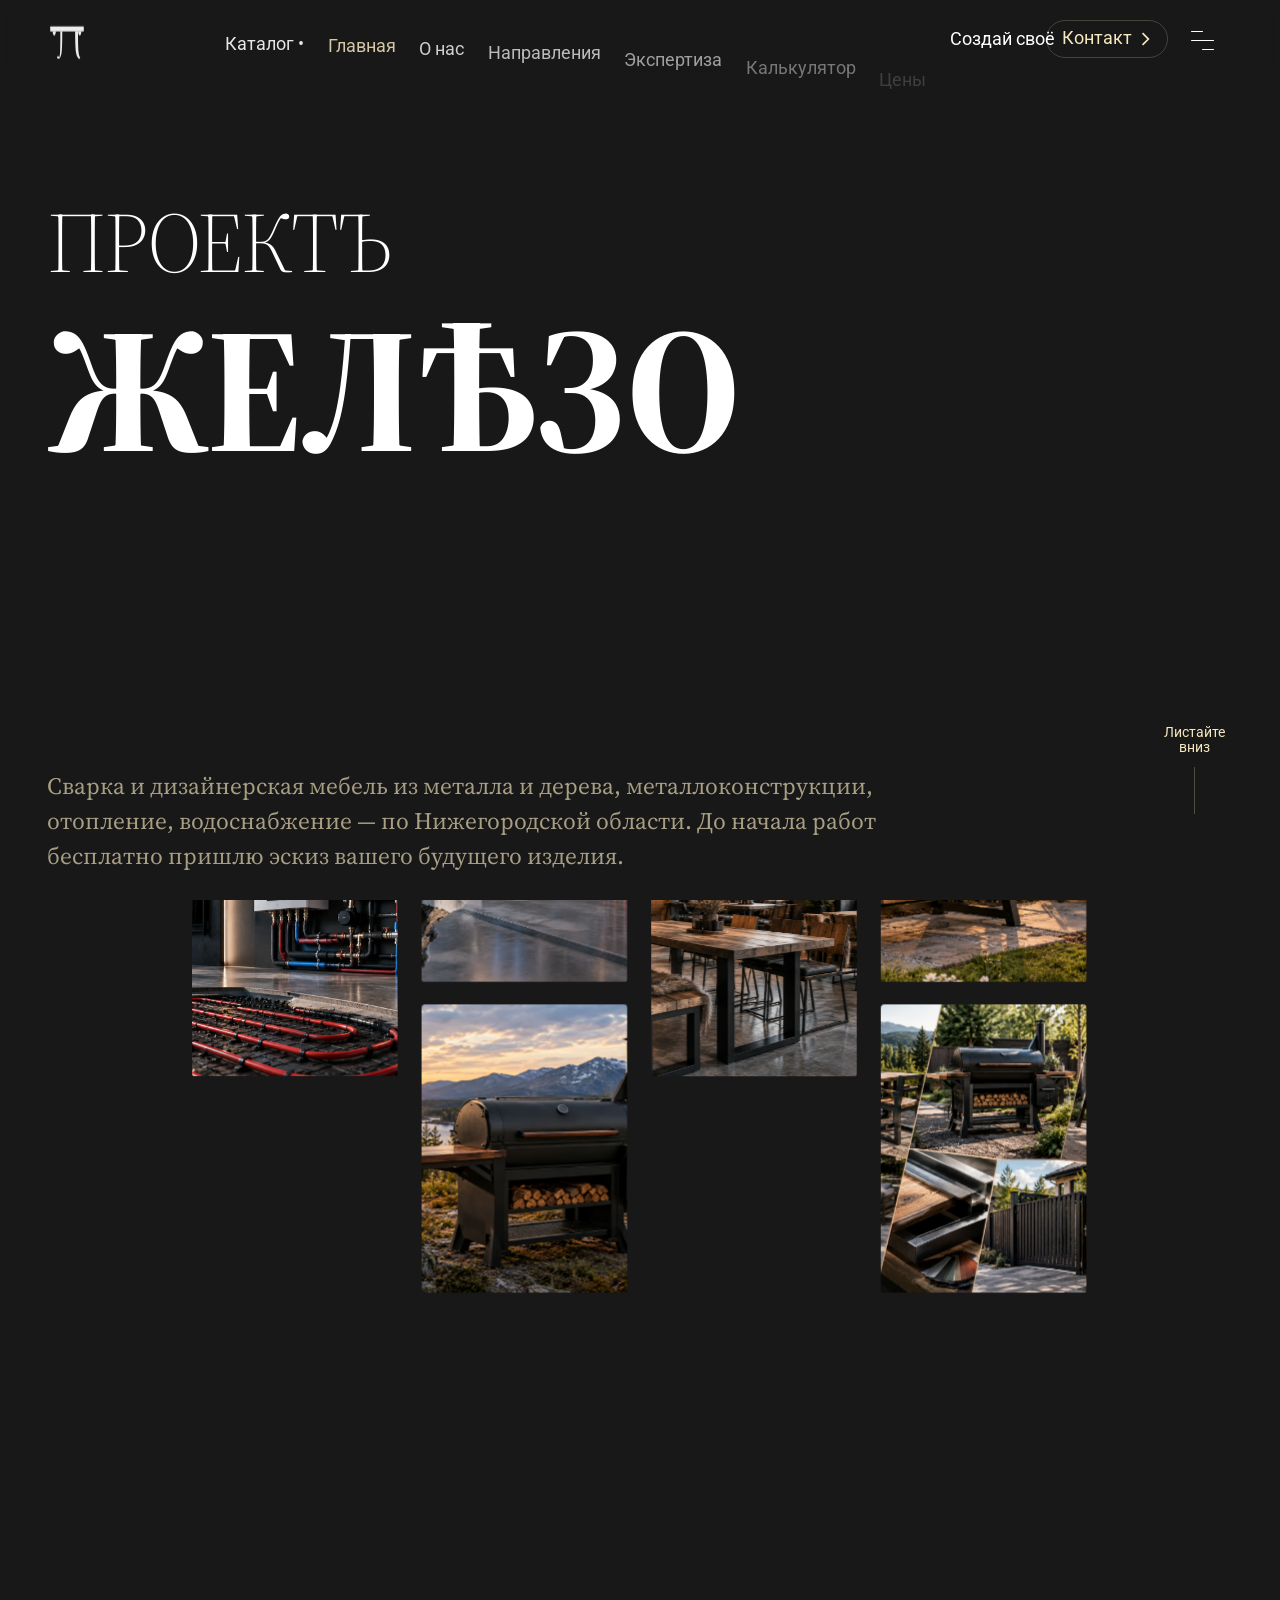
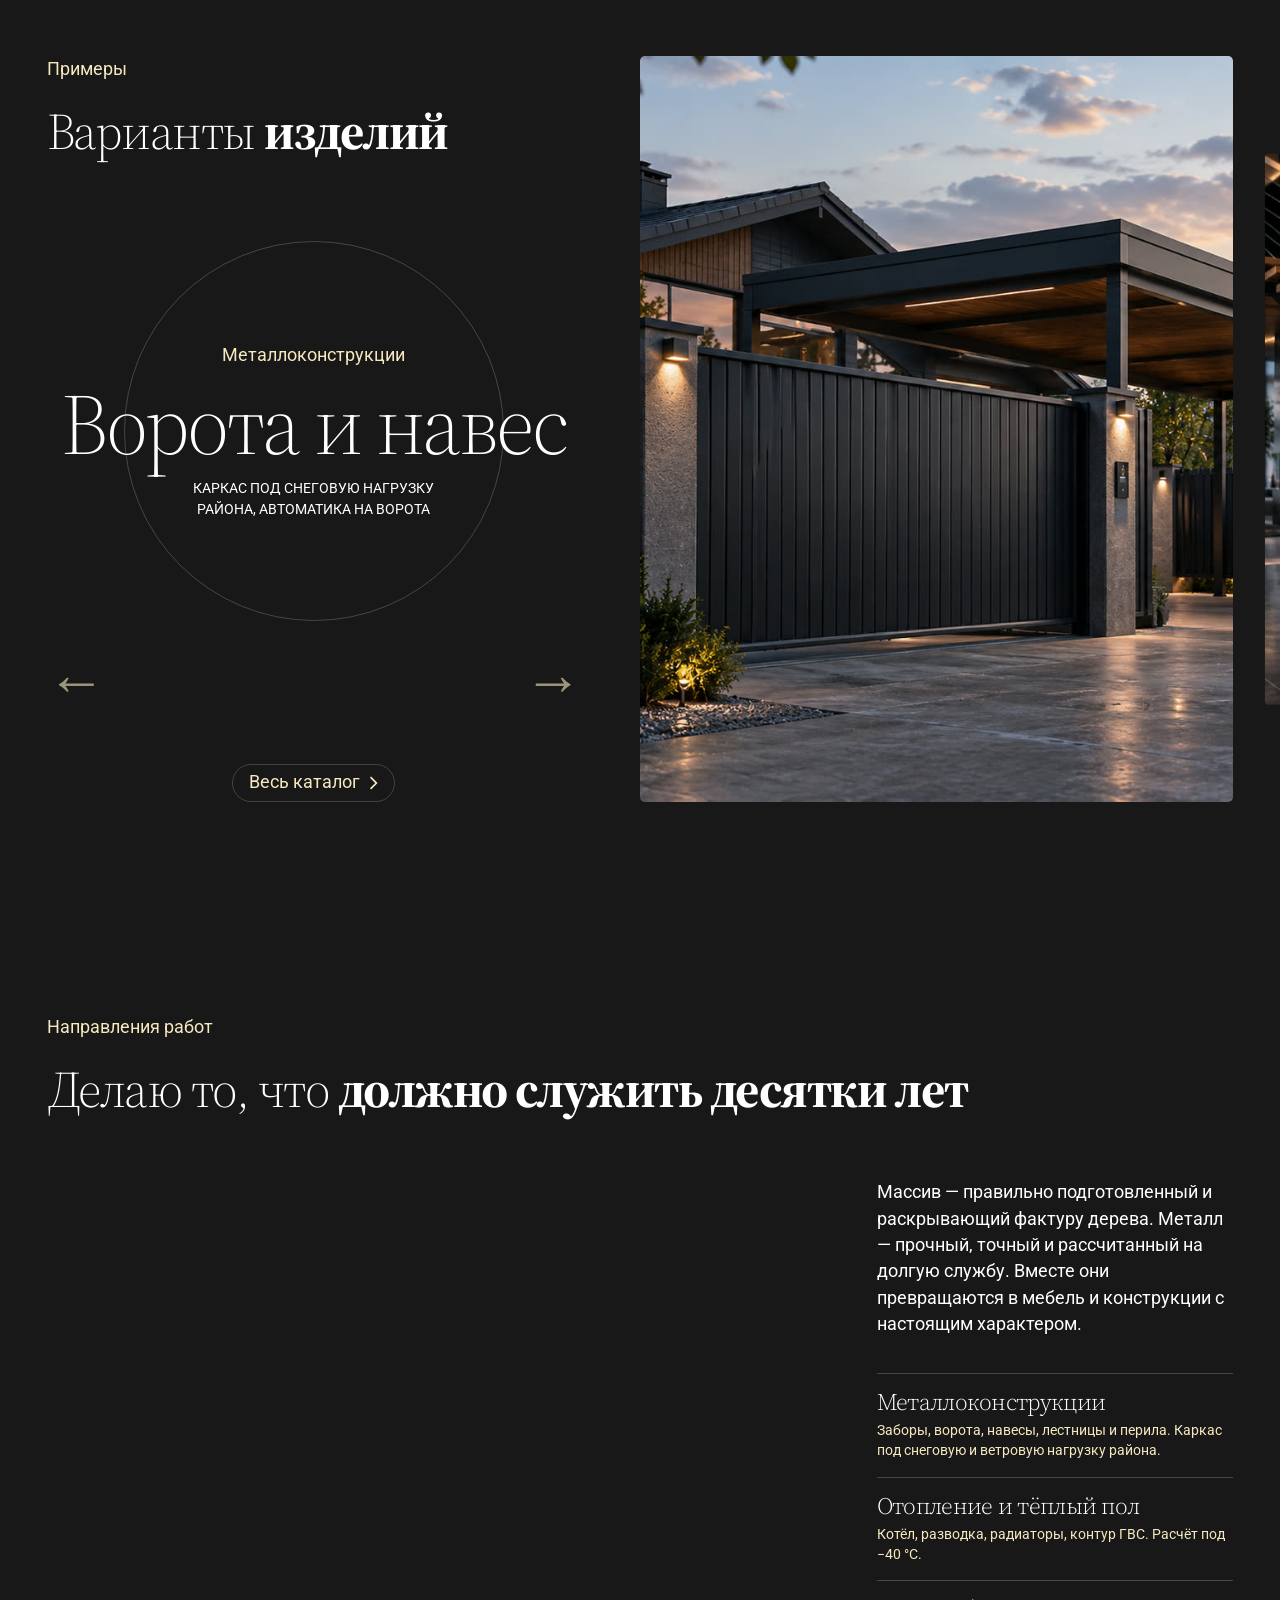
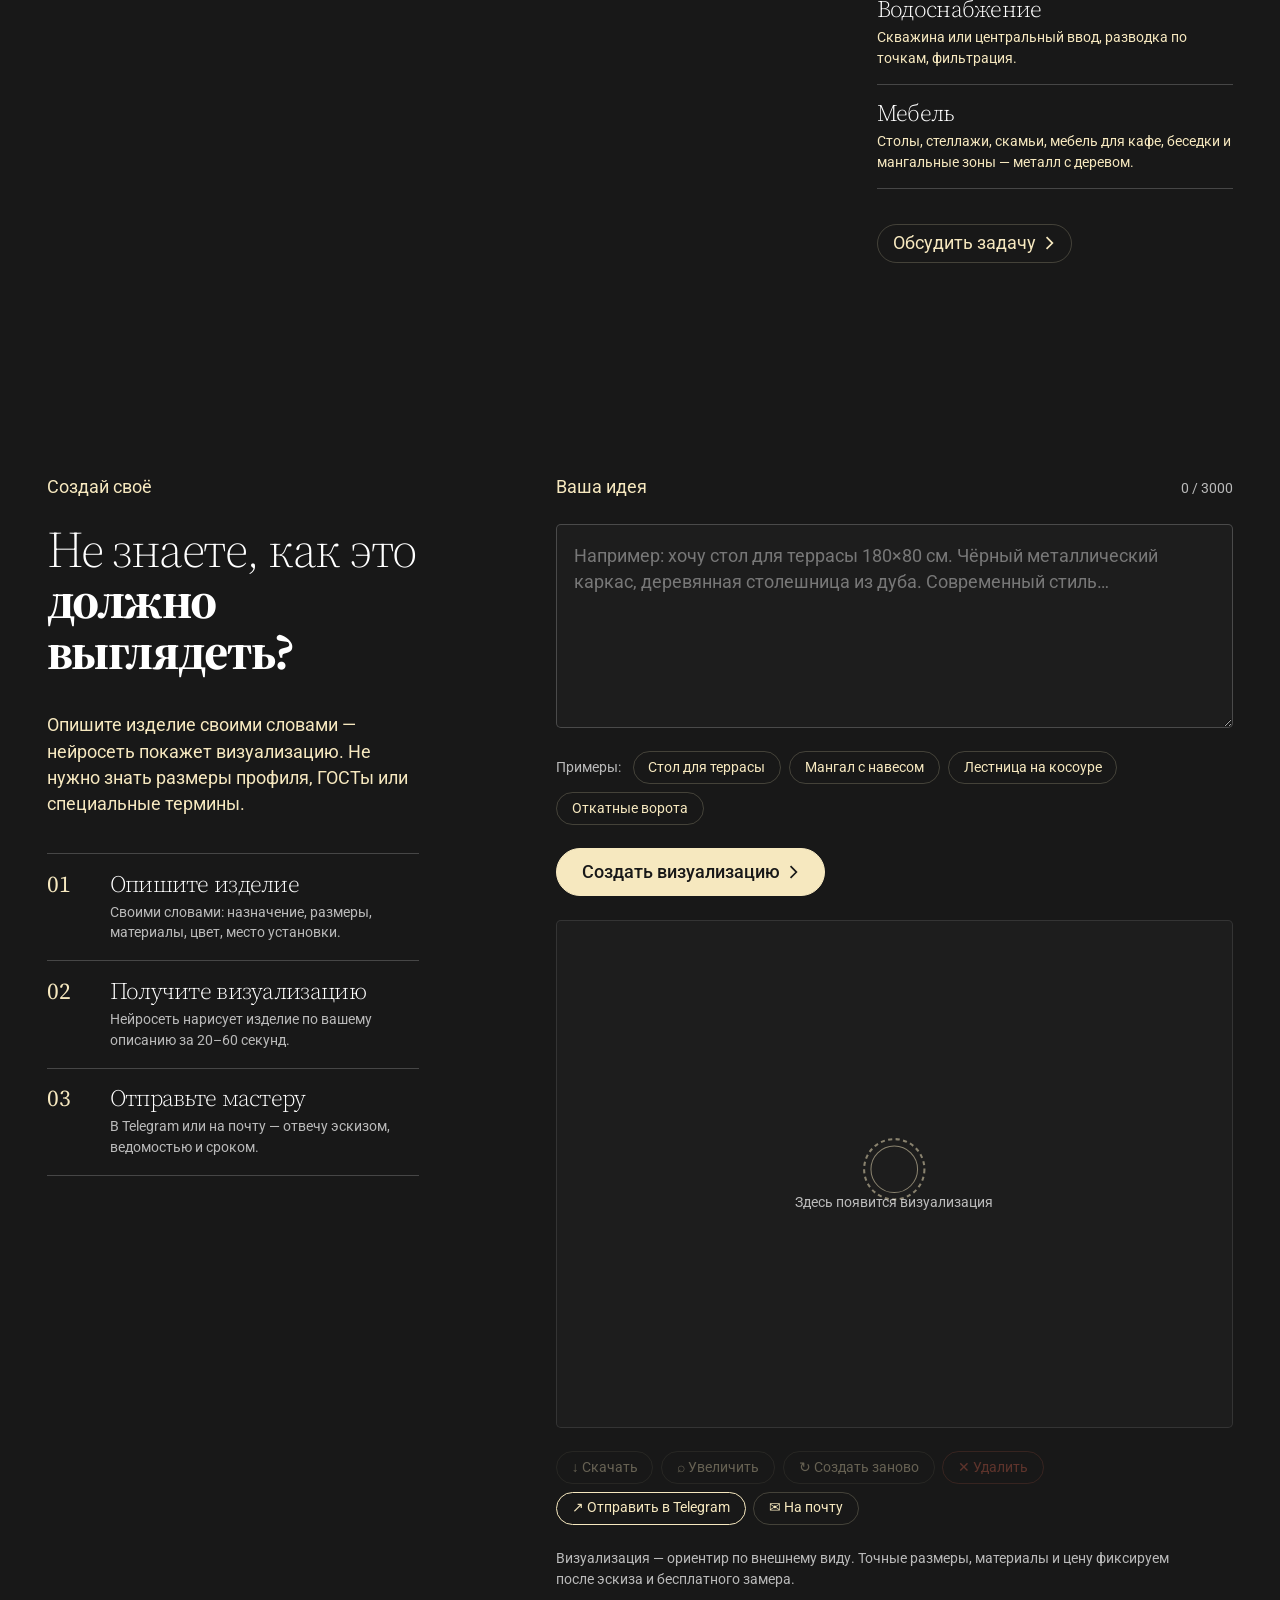
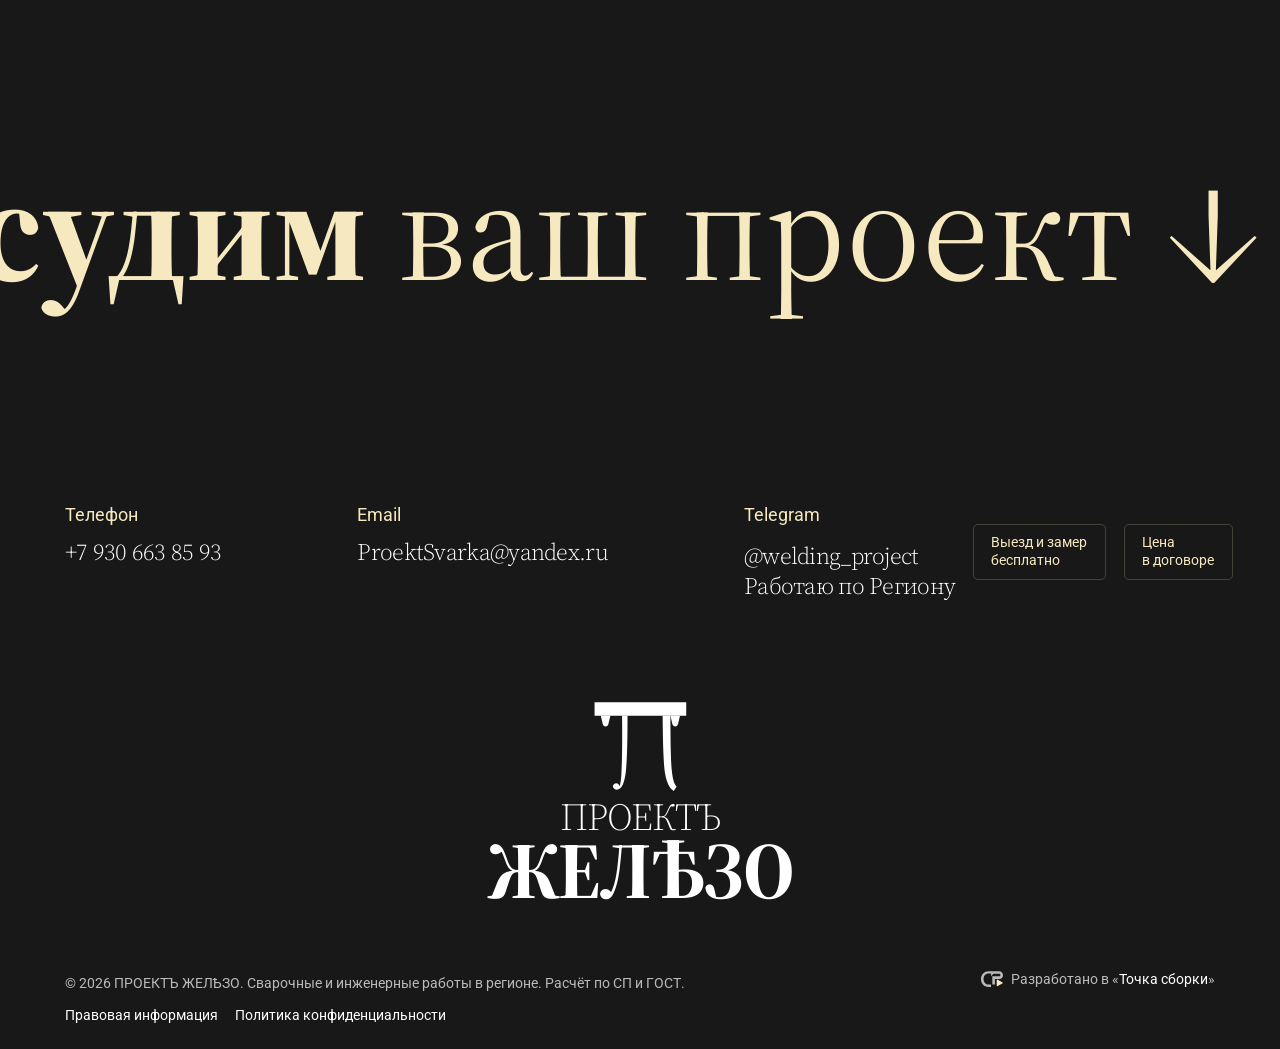
==== commit 7d14a3cd: "Главная: новый подзаголовок (сварка, мебель, гео, бесплатный эскиз)" ====
--- a/index.html
+++ b/index.html
@@ -84,7 +84,7 @@
     <div class="hero__text">
       <h1 class="hero__title" data-title-fx data-cursor="-fusion-big"><span class="hero__mark">ПРОЕКТЪ</span><br><span class="hero__brand">ЖЕЛѢЗО</span></h1>
       <div class="hero__bottom">
-        <div class="hero__baseline" data-baseline-fx><strong>Сварка и инженерные решения</strong>: металлоконструкции, отопление, водоснабжение и предметы из металла с деревом. Работаю по Региону, выезд и замер бесплатно, цена фиксируется в договоре.</div>
+        <div class="hero__baseline" data-baseline-fx>Сварка и дизайнерская мебель из металла и дерева, металлоконструкции, отопление, водоснабжение — по Нижегородской области. До начала работ бесплатно пришлю эскиз вашего будущего изделия.</div>
         <a class="scroll-down" href="#first-section" data-cursor="-fusion-big" aria-label="Листайте вниз"><p>Листайте<br>вниз</p><span class="scroll-down__line" aria-hidden="true"></span></a>
       </div>
     </div>
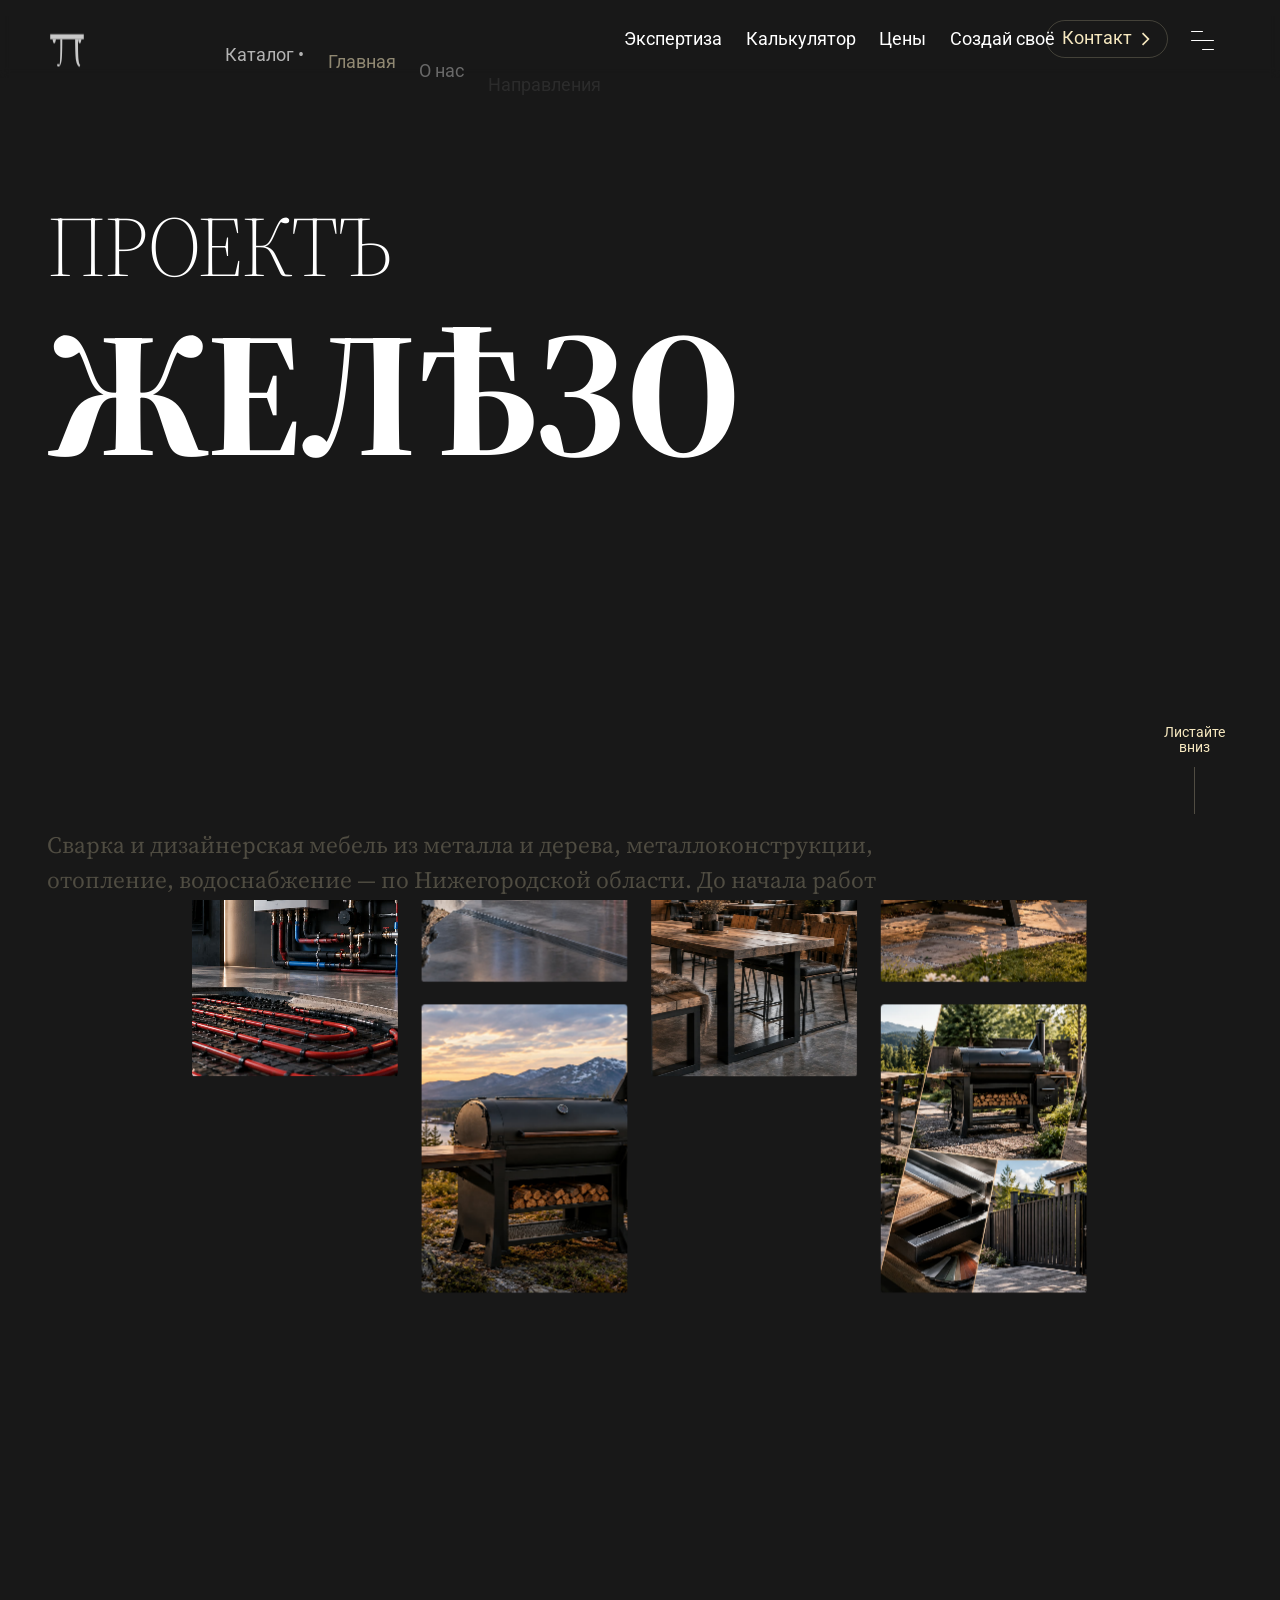
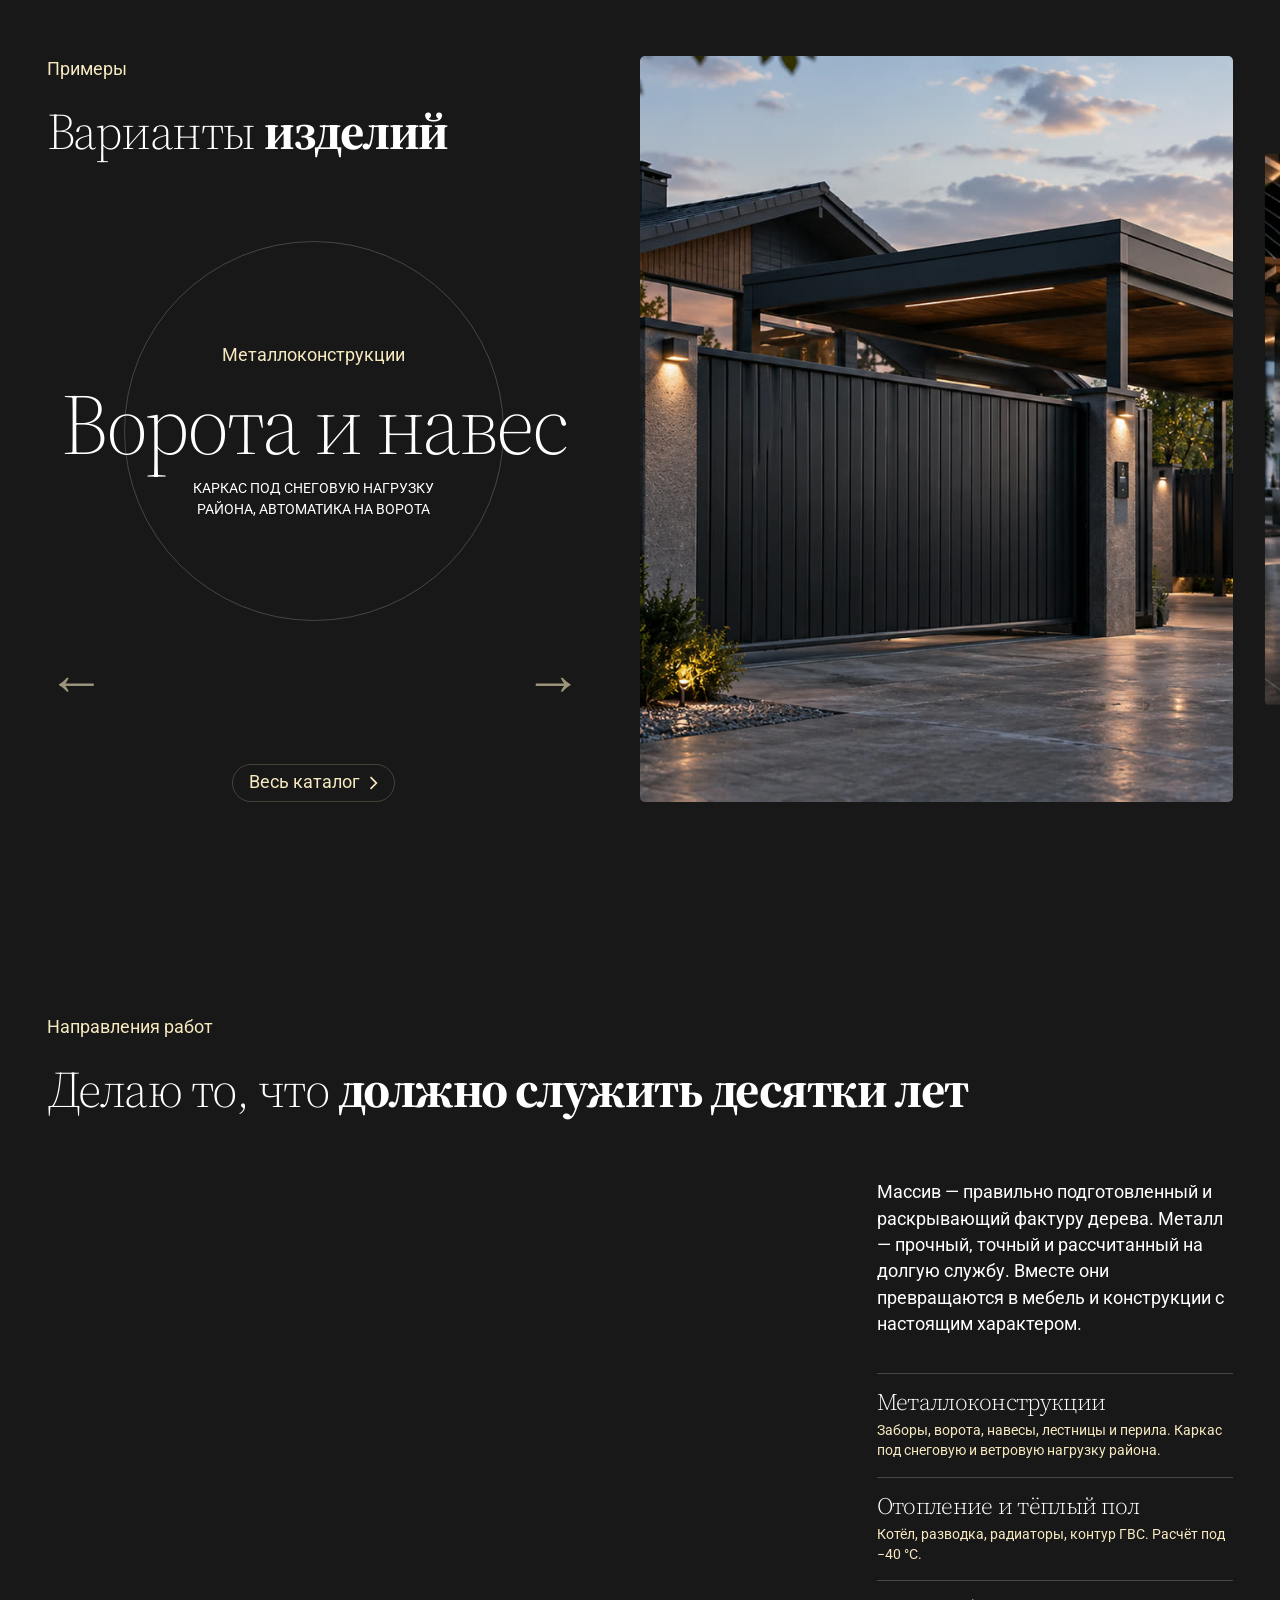
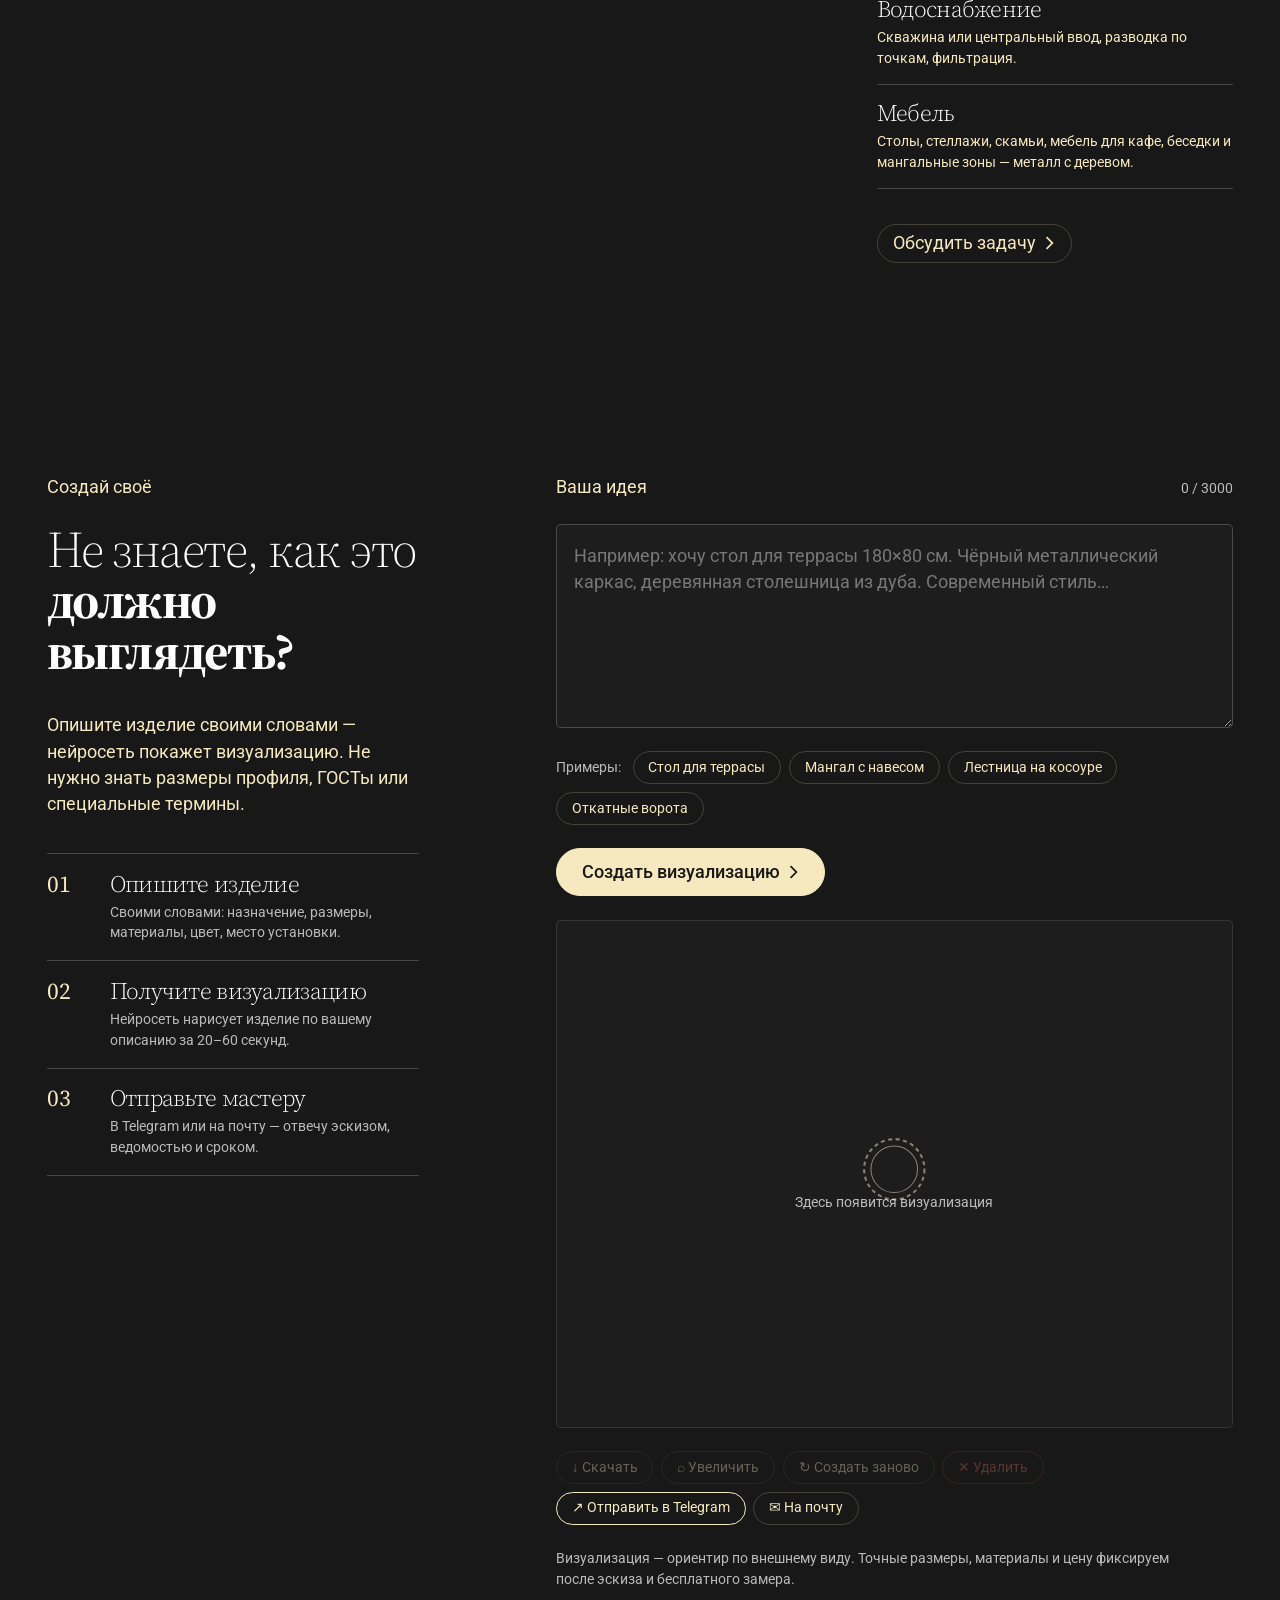
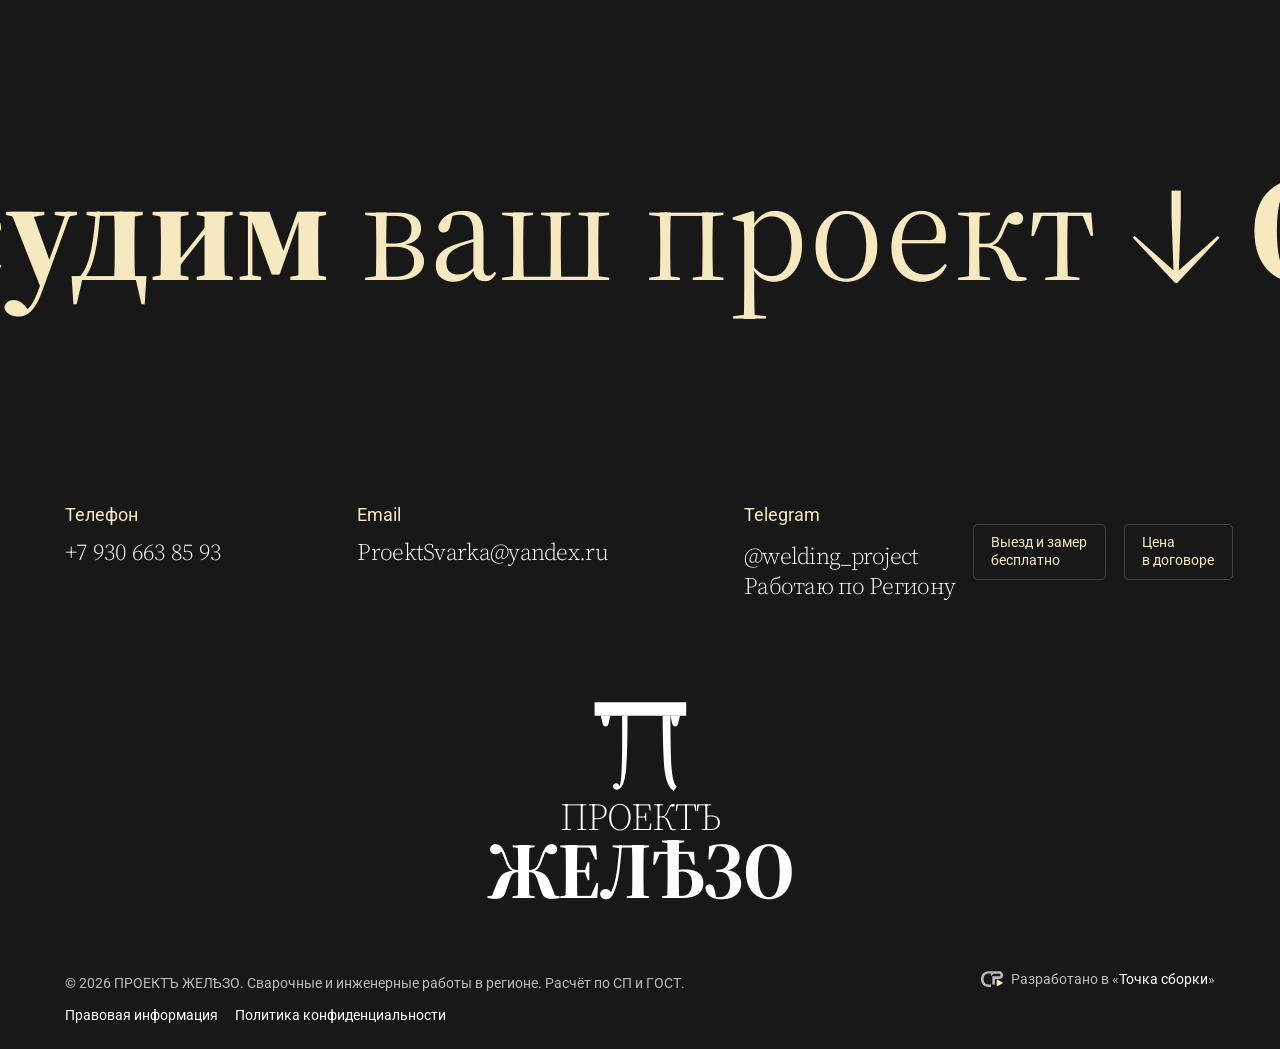
==== commit 87d066f8: "Превью ссылки (og:image): фото выбирается в админке (media.ogImage), размеры читаются из файла" ====
--- a/index.html
+++ b/index.html
@@ -4,14 +4,14 @@
 <meta charset="utf-8">
 <meta name="viewport" content="width=device-width, initial-scale=1, viewport-fit=cover">
 <title>Сварочные работы и металлоконструкции в Нижегородской области | ПРОЕКТЪ ЖЕЛѢЗО</title>
-<meta name="description" content="Заборы, ворота, навесы, лестницы, отопление, водоснабжение и мебель из металла с деревом по Нижегородской области. Расчёт по СП и ГОСТ, выезд и замер бесплатно, цена в договоре.">
+<meta name="description" content="Сварка и дизайнерская мебель из металла и дерева, металлоконструкции, отопление, водоснабжение — по Нижегородской области. До начала работ бесплатно пришлю эскиз вашего будущего изделия.">
 <meta name="theme-color" content="#181818">
 <link rel="canonical" href="https://zhelezo.pro/">
 <meta property="og:type" content="website">
 <meta property="og:site_name" content="ПРОЕКТЪ ЖЕЛѢЗО">
 <meta property="og:locale" content="ru_RU">
 <meta property="og:title" content="Сварочные работы и металлоконструкции в Нижегородской области | ПРОЕКТЪ ЖЕЛѢЗО">
-<meta property="og:description" content="Заборы, ворота, навесы, лестницы, отопление, водоснабжение и мебель из металла с деревом по Нижегородской области. Расчёт по СП и ГОСТ, выезд и замер бесплатно, цена в договоре.">
+<meta property="og:description" content="Сварка и дизайнерская мебель из металла и дерева, металлоконструкции, отопление, водоснабжение — по Нижегородской области. До начала работ бесплатно пришлю эскиз вашего будущего изделия.">
 <meta property="og:url" content="https://zhelezo.pro/">
 <meta property="og:image" content="https://zhelezo.pro/assets/photo/vorota-zabor.jpg"><meta property="og:image:width" content="1600"><meta property="og:image:height" content="900"><meta property="og:image:alt" content="Наши работы — металлоконструкции и изделия">
 <meta name="twitter:card" content="summary_large_image">
@@ -19,7 +19,7 @@
 <meta name="geo.placename" content="Воротынский муниципальный округ">
 <meta name="geo.position" content="56.0520;45.8660">
 <meta name="ICBM" content="56.0520, 45.8660">
-<script type="application/ld+json">{"@context":"https://schema.org","@type":"ProfessionalService","name":"ПРОЕКТЪ ЖЕЛѢЗО","description":"Заборы, ворота, навесы, лестницы, отопление, водоснабжение и мебель из металла с деревом по Нижегородской области. Расчёт по СП и ГОСТ, выезд и замер бесплатно, цена в договоре.","telephone":"+7 930 663 85 93","email":"ProektSvarka@yandex.ru","url":"https://zhelezo.pro","image":"https://zhelezo.pro/assets/photo/vorota-zabor.jpg","address":{"@type":"PostalAddress","addressCountry":"RU","addressRegion":"Нижегородская область","addressLocality":"Воротынский муниципальный округ"},"geo":{"@type":"GeoCoordinates","latitude":"56.0520","longitude":"45.8660"},"areaServed":[{"@type":"AdministrativeArea","name":"Нижегородская область"}],"sameAs":["https://t.me/welding_project"],"knowsAbout":["Металлоконструкции","Лестницы и перила","Беседки и навесы","Мангалы и грили","Мебель","Уличная мебель","Изделия из металла","Отопление","Водоснабжение"],"hasOfferCatalog":{"@type":"OfferCatalog","name":"Виды работ","itemListElement":[{"@type":"Offer","itemOffered":{"@type":"Service","name":"Заборы, ворота, навесы","category":"Металлоконструкции"}},{"@type":"Offer","itemOffered":{"@type":"Service","name":"Откатные ворота и забор","category":"Металлоконструкции"}},{"@type":"Offer","itemOffered":{"@type":"Service","name":"Лестница на металлокосоуре","category":"Лестницы и перила"}},{"@type":"Offer","itemOffered":{"@type":"Service","name":"Беседки, перголы, навесы","category":"Беседки и навесы"}},{"@type":"Offer","itemOffered":{"@type":"Service","name":"Мангальная зона под навесом","category":"Мангалы и грили"}},{"@type":"Offer","itemOffered":{"@type":"Service","name":"Мангалы и грили","category":"Мангалы и грили"}},{"@type":"Offer","itemOffered":{"@type":"Service","name":"Столы и столешницы","category":"Мебель"}},{"@type":"Offer","itemOffered":{"@type":"Service","name":"Стеллажи и полки","category":"Мебель"}},{"@type":"Offer","itemOffered":{"@type":"Service","name":"Скамьи, табуреты, вешала","category":"Мебель"}},{"@type":"Offer","itemOffered":{"@type":"Service","name":"Мебель для кафе и баров","category":"Мебель"}},{"@type":"Offer","itemOffered":{"@type":"Service","name":"Изделия из металла","category":"Изделия из металла"}},{"@type":"Offer","itemOffered":{"@type":"Service","name":"Отопление и тёплый пол","category":"Отопление"}}]}}</script>
+<script type="application/ld+json">{"@context":"https://schema.org","@type":"ProfessionalService","name":"ПРОЕКТЪ ЖЕЛѢЗО","description":"Сварка и дизайнерская мебель из металла и дерева, металлоконструкции, отопление, водоснабжение — по Нижегородской области. До начала работ бесплатно пришлю эскиз вашего будущего изделия.","telephone":"+7 930 663 85 93","email":"ProektSvarka@yandex.ru","url":"https://zhelezo.pro","image":"https://zhelezo.pro/assets/photo/vorota-zabor.jpg","address":{"@type":"PostalAddress","addressCountry":"RU","addressRegion":"Нижегородская область","addressLocality":"Воротынский муниципальный округ"},"geo":{"@type":"GeoCoordinates","latitude":"56.0520","longitude":"45.8660"},"areaServed":[{"@type":"AdministrativeArea","name":"Нижегородская область"}],"sameAs":["https://t.me/welding_project"],"knowsAbout":["Металлоконструкции","Лестницы и перила","Беседки и навесы","Мангалы и грили","Мебель","Уличная мебель","Изделия из металла","Отопление","Водоснабжение"],"hasOfferCatalog":{"@type":"OfferCatalog","name":"Виды работ","itemListElement":[{"@type":"Offer","itemOffered":{"@type":"Service","name":"Заборы, ворота, навесы","category":"Металлоконструкции"}},{"@type":"Offer","itemOffered":{"@type":"Service","name":"Откатные ворота и забор","category":"Металлоконструкции"}},{"@type":"Offer","itemOffered":{"@type":"Service","name":"Лестница на металлокосоуре","category":"Лестницы и перила"}},{"@type":"Offer","itemOffered":{"@type":"Service","name":"Беседки, перголы, навесы","category":"Беседки и навесы"}},{"@type":"Offer","itemOffered":{"@type":"Service","name":"Мангальная зона под навесом","category":"Мангалы и грили"}},{"@type":"Offer","itemOffered":{"@type":"Service","name":"Мангалы и грили","category":"Мангалы и грили"}},{"@type":"Offer","itemOffered":{"@type":"Service","name":"Столы и столешницы","category":"Мебель"}},{"@type":"Offer","itemOffered":{"@type":"Service","name":"Стеллажи и полки","category":"Мебель"}},{"@type":"Offer","itemOffered":{"@type":"Service","name":"Скамьи, табуреты, вешала","category":"Мебель"}},{"@type":"Offer","itemOffered":{"@type":"Service","name":"Мебель для кафе и баров","category":"Мебель"}},{"@type":"Offer","itemOffered":{"@type":"Service","name":"Изделия из металла","category":"Изделия из металла"}},{"@type":"Offer","itemOffered":{"@type":"Service","name":"Отопление и тёплый пол","category":"Отопление"}}]}}</script>
 <link rel="icon" type="image/svg+xml" href="data:image/svg+xml,%3Csvg%20xmlns%3D%22http%3A%2F%2Fwww.w3.org%2F2000%2Fsvg%22%20viewBox%3D%220%200%2064%2064%22%20fill%3D%22none%22%3E%3Crect%20width%3D%2264%22%20height%3D%2264%22%20rx%3D%2212%22%20fill%3D%22%23181818%22%2F%3E%3Cg%20transform%3D%22translate(32%2034.5)%20scale(.95)%20translate(-32%20-34.5)%22%3E%3Cg%20fill%3D%22%23f6e8bf%22%3E%0A%3Cpath%20d%3D%22M8.5%2012.4h47v6.9h-47z%22%2F%3E%0A%3Cpath%20d%3D%22M11.7%2019.3h4.9l-1%204.3c-.2.85-.65%201.25-1.45%201.25s-1.25-.4-1.45-1.25z%22%2F%3E%0A%3Cpath%20d%3D%22M47.4%2019.3h4.9l-1%204.3c-.2.85-.65%201.25-1.45%201.25s-1.25-.4-1.45-1.25z%22%2F%3E%0A%3Cpath%20d%3D%22M20.6%2019.3h4.8c0%2013.2-.25%2022.4-.75%2027.6-.5%205.1-1.5%208.4-3%209.7-1.05.9-2.15.95-3.05.25-.8-.6-.9-1.6-.2-2.3.7-.7%201.65-.7%202.35-.05.3.28.5.6.62.98.42-1.25.72-3.4.9-6.5.32-5.3.5-15.2.33-29.68z%22%2F%3E%0A%3Cpath%20d%3D%22M39.8%2019.3h7.6c0%2013.4.22%2022.7.68%2027.9.42%204.6%201.25%207.4%202.52%208.4l-1.5%202.4c-2.2-1.4-3.65-4.35-4.42-8.85-.8-4.7-1.15-14.6-1.28-29.85z%22%2F%3E%0A%3C%2Fg%3E%3C%2Fg%3E%3C%2Fsvg%3E">
 <script>
   // Анимации появления включаются только при работающем JS; если скрипты не загрузились за 8 секунд — показываем страницу как есть
@@ -84,7 +84,7 @@
     <div class="hero__text">
       <h1 class="hero__title" data-title-fx data-cursor="-fusion-big"><span class="hero__mark">ПРОЕКТЪ</span><br><span class="hero__brand">ЖЕЛѢЗО</span></h1>
       <div class="hero__bottom">
-        <div class="hero__baseline" data-baseline-fx>Сварка и дизайнерская мебель из металла и дерева, металлоконструкции, отопление, водоснабжение — по Нижегородской области. До начала работ бесплатно пришлю эскиз вашего будущего изделия.</div>
+        <div class="hero__baseline" data-baseline-fx>Сварка и дизайнерская мебель из металла и дерева, металлоконструкции, отопление, водоснабжение — по Нижегородской области. До начала работ бесплатно <strong>пришлю эскиз вашего будущего изделия</strong>.</div>
         <a class="scroll-down" href="#first-section" data-cursor="-fusion-big" aria-label="Листайте вниз"><p>Листайте<br>вниз</p><span class="scroll-down__line" aria-hidden="true"></span></a>
       </div>
     </div>
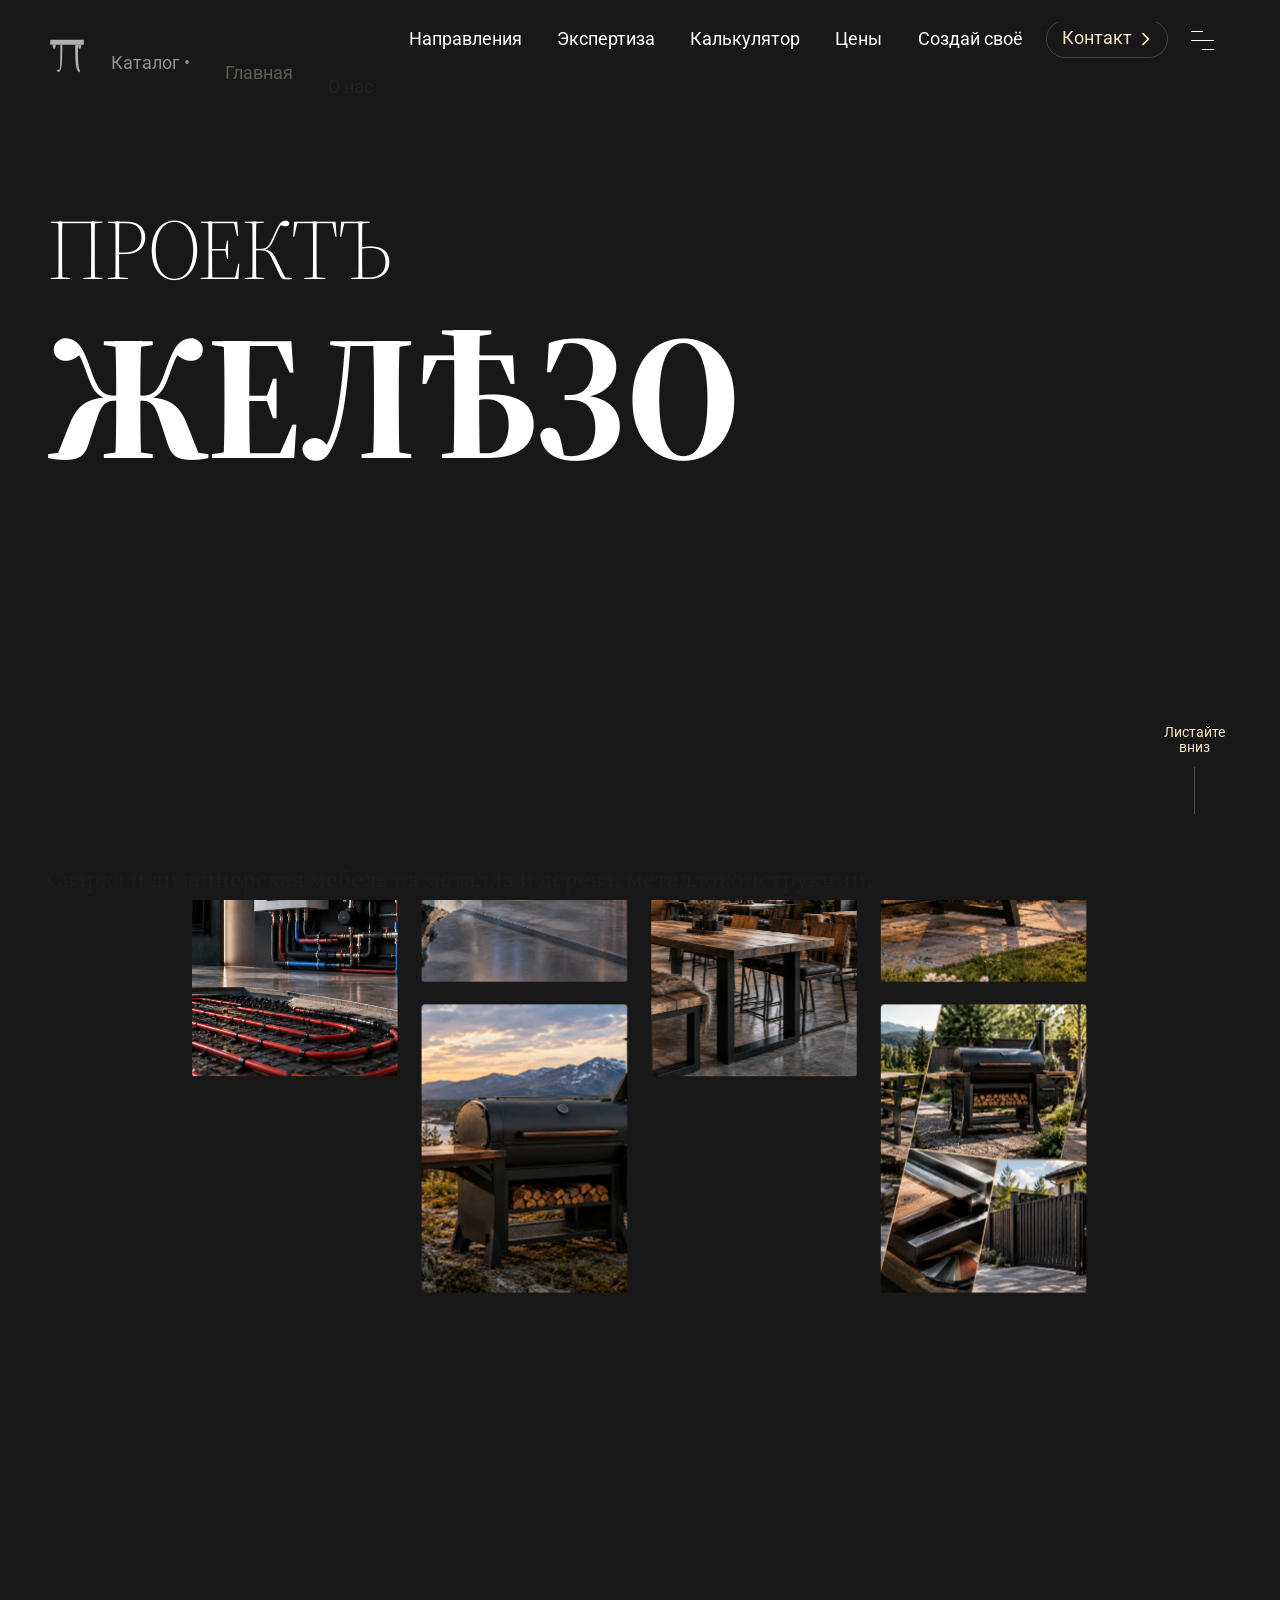
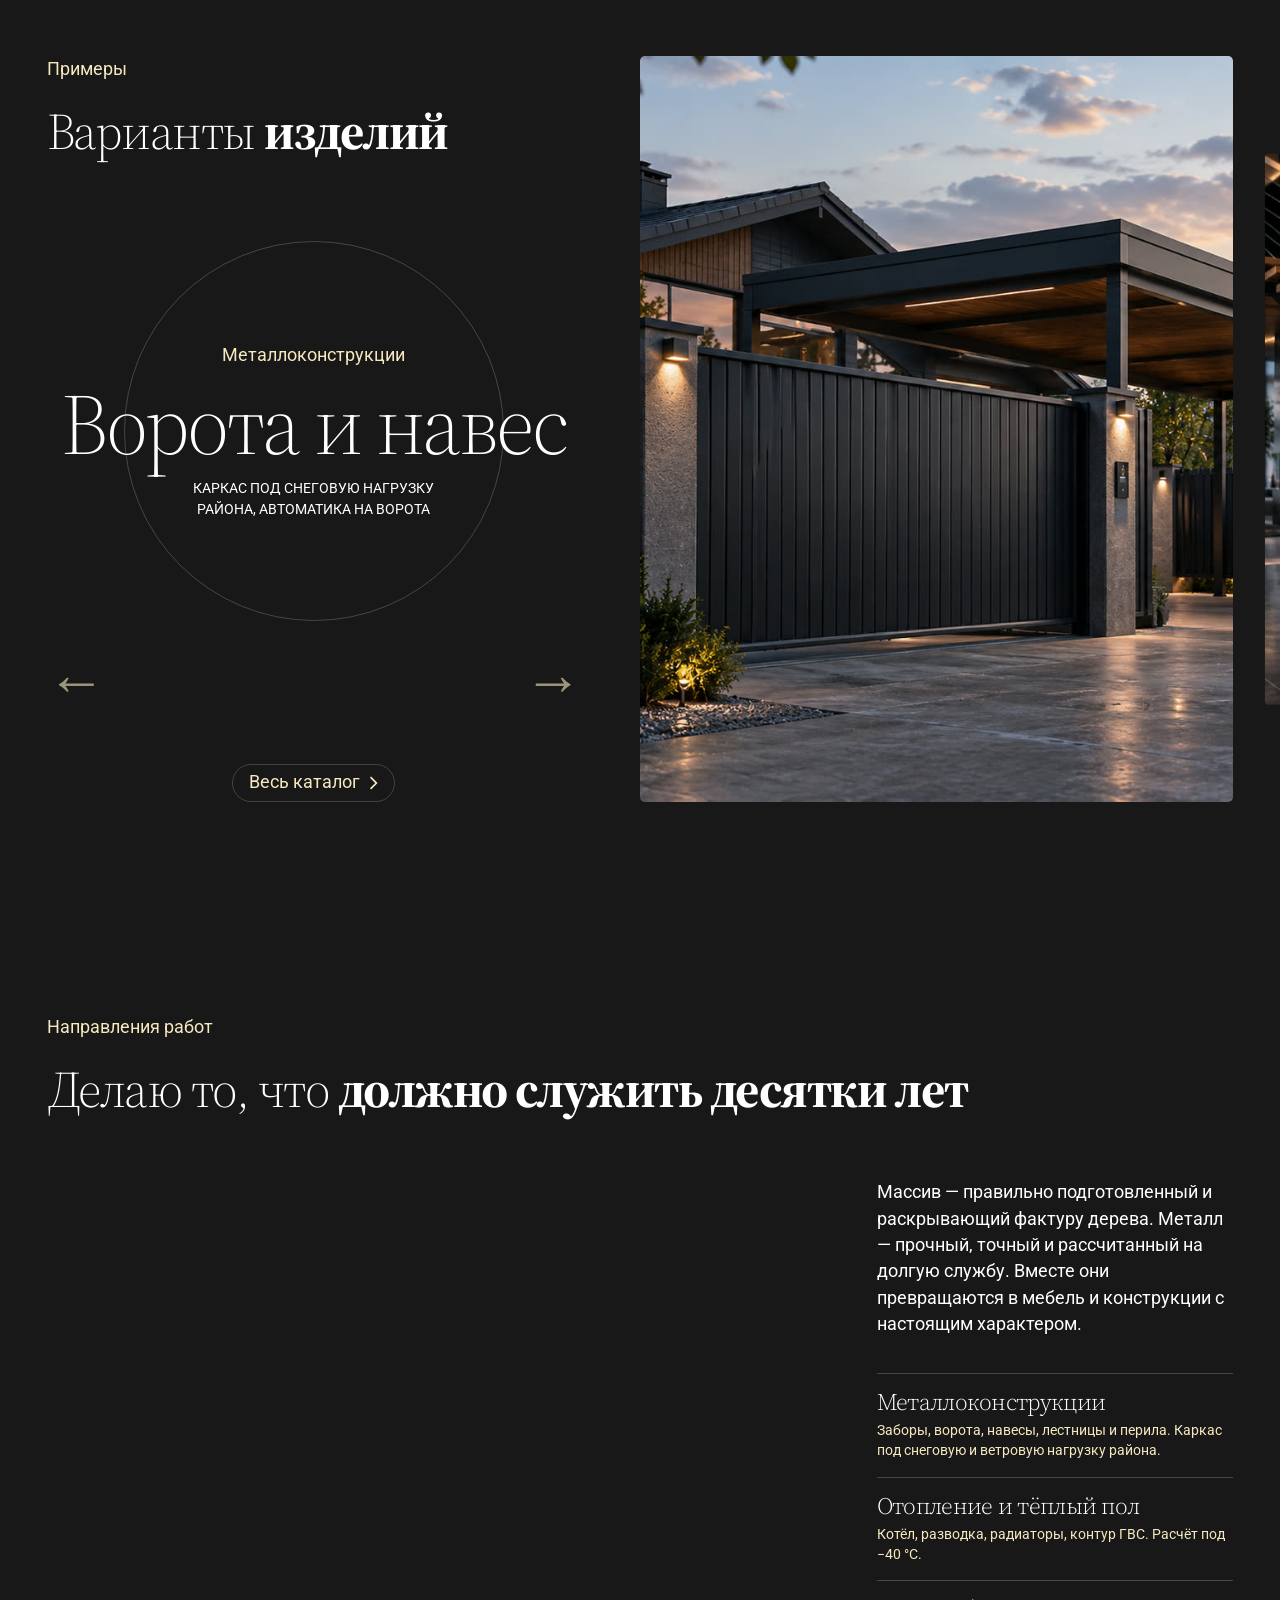
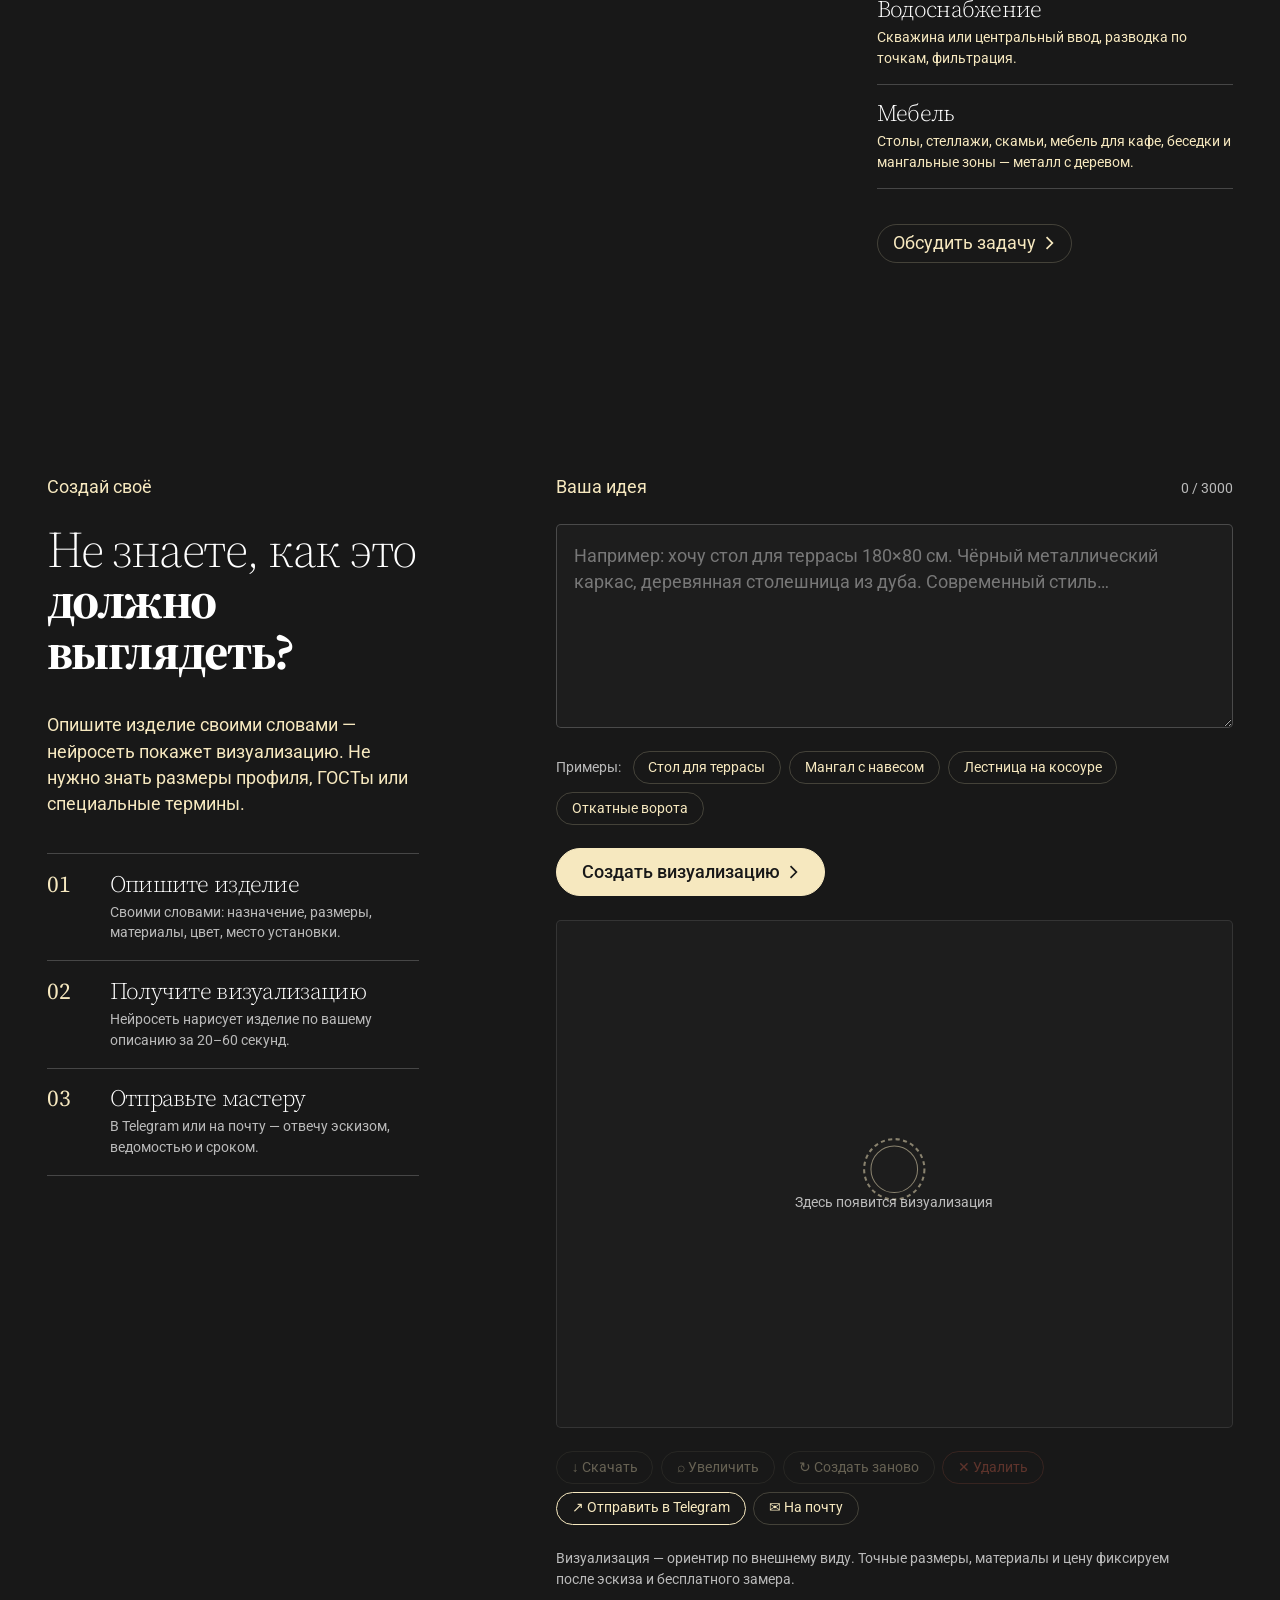
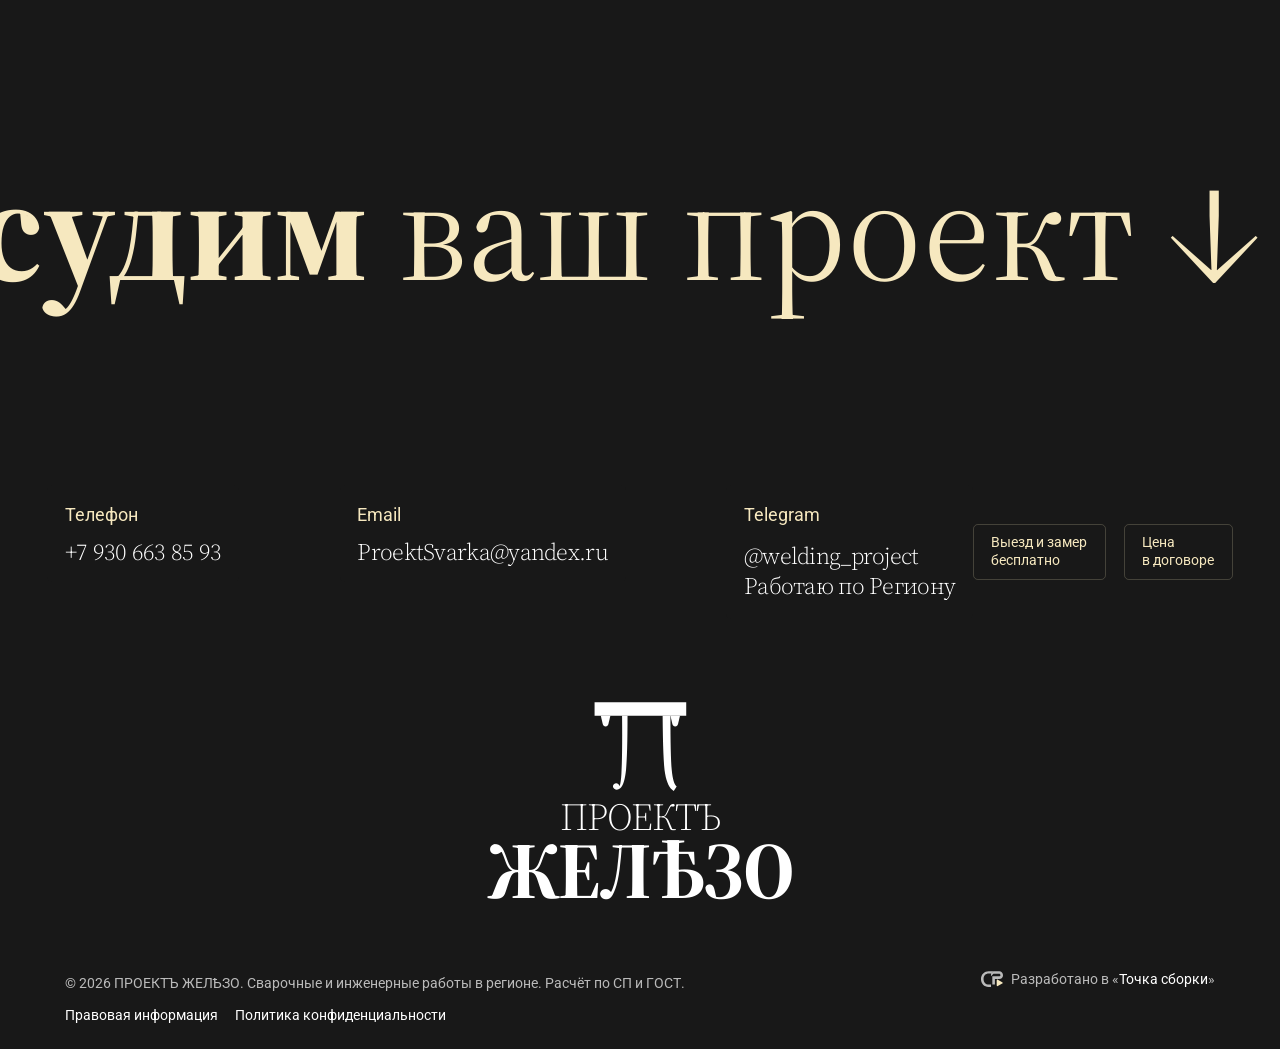
==== commit 75165790: "Яндекс.Метрика: счётчик 113285300 на всех страницах (скрипт в head, noscript в body)" ====
--- a/index.html
+++ b/index.html
@@ -13,13 +13,25 @@
 <meta property="og:title" content="Сварочные работы и металлоконструкции в Нижегородской области | ПРОЕКТЪ ЖЕЛѢЗО">
 <meta property="og:description" content="Сварка и дизайнерская мебель из металла и дерева, металлоконструкции, отопление, водоснабжение — по Нижегородской области. До начала работ бесплатно пришлю эскиз вашего будущего изделия.">
 <meta property="og:url" content="https://zhelezo.pro/">
-<meta property="og:image" content="https://zhelezo.pro/assets/photo/vorota-zabor.jpg"><meta property="og:image:width" content="1600"><meta property="og:image:height" content="900"><meta property="og:image:alt" content="Наши работы — металлоконструкции и изделия">
+<meta property="og:image" content="https://zhelezo.pro/assets/photo/photo-rend.jpg"><meta property="og:image:width" content="1280"><meta property="og:image:height" content="713"><meta property="og:image:alt" content="Наши работы — металлоконструкции и изделия">
 <meta name="twitter:card" content="summary_large_image">
 <meta name="geo.region" content="RU-NIZ">
 <meta name="geo.placename" content="Воротынский муниципальный округ">
 <meta name="geo.position" content="56.0520;45.8660">
 <meta name="ICBM" content="56.0520, 45.8660">
-<script type="application/ld+json">{"@context":"https://schema.org","@type":"ProfessionalService","name":"ПРОЕКТЪ ЖЕЛѢЗО","description":"Сварка и дизайнерская мебель из металла и дерева, металлоконструкции, отопление, водоснабжение — по Нижегородской области. До начала работ бесплатно пришлю эскиз вашего будущего изделия.","telephone":"+7 930 663 85 93","email":"ProektSvarka@yandex.ru","url":"https://zhelezo.pro","image":"https://zhelezo.pro/assets/photo/vorota-zabor.jpg","address":{"@type":"PostalAddress","addressCountry":"RU","addressRegion":"Нижегородская область","addressLocality":"Воротынский муниципальный округ"},"geo":{"@type":"GeoCoordinates","latitude":"56.0520","longitude":"45.8660"},"areaServed":[{"@type":"AdministrativeArea","name":"Нижегородская область"}],"sameAs":["https://t.me/welding_project"],"knowsAbout":["Металлоконструкции","Лестницы и перила","Беседки и навесы","Мангалы и грили","Мебель","Уличная мебель","Изделия из металла","Отопление","Водоснабжение"],"hasOfferCatalog":{"@type":"OfferCatalog","name":"Виды работ","itemListElement":[{"@type":"Offer","itemOffered":{"@type":"Service","name":"Заборы, ворота, навесы","category":"Металлоконструкции"}},{"@type":"Offer","itemOffered":{"@type":"Service","name":"Откатные ворота и забор","category":"Металлоконструкции"}},{"@type":"Offer","itemOffered":{"@type":"Service","name":"Лестница на металлокосоуре","category":"Лестницы и перила"}},{"@type":"Offer","itemOffered":{"@type":"Service","name":"Беседки, перголы, навесы","category":"Беседки и навесы"}},{"@type":"Offer","itemOffered":{"@type":"Service","name":"Мангальная зона под навесом","category":"Мангалы и грили"}},{"@type":"Offer","itemOffered":{"@type":"Service","name":"Мангалы и грили","category":"Мангалы и грили"}},{"@type":"Offer","itemOffered":{"@type":"Service","name":"Столы и столешницы","category":"Мебель"}},{"@type":"Offer","itemOffered":{"@type":"Service","name":"Стеллажи и полки","category":"Мебель"}},{"@type":"Offer","itemOffered":{"@type":"Service","name":"Скамьи, табуреты, вешала","category":"Мебель"}},{"@type":"Offer","itemOffered":{"@type":"Service","name":"Мебель для кафе и баров","category":"Мебель"}},{"@type":"Offer","itemOffered":{"@type":"Service","name":"Изделия из металла","category":"Изделия из металла"}},{"@type":"Offer","itemOffered":{"@type":"Service","name":"Отопление и тёплый пол","category":"Отопление"}}]}}</script>
+<script type="application/ld+json">{"@context":"https://schema.org","@type":"ProfessionalService","name":"ПРОЕКТЪ ЖЕЛѢЗО","description":"Сварка и дизайнерская мебель из металла и дерева, металлоконструкции, отопление, водоснабжение — по Нижегородской области. До начала работ бесплатно пришлю эскиз вашего будущего изделия.","telephone":"+7 930 663 85 93","email":"ProektSvarka@yandex.ru","url":"https://zhelezo.pro","image":"https://zhelezo.pro/assets/photo/photo-rend.jpg","address":{"@type":"PostalAddress","addressCountry":"RU","addressRegion":"Нижегородская область","addressLocality":"Воротынский муниципальный округ"},"geo":{"@type":"GeoCoordinates","latitude":"56.0520","longitude":"45.8660"},"areaServed":[{"@type":"AdministrativeArea","name":"Нижегородская область"}],"sameAs":["https://t.me/welding_project"],"knowsAbout":["Металлоконструкции","Лестницы и перила","Беседки и навесы","Мангалы и грили","Мебель","Уличная мебель","Изделия из металла","Отопление","Водоснабжение"],"hasOfferCatalog":{"@type":"OfferCatalog","name":"Виды работ","itemListElement":[{"@type":"Offer","itemOffered":{"@type":"Service","name":"Заборы, ворота, навесы","category":"Металлоконструкции"}},{"@type":"Offer","itemOffered":{"@type":"Service","name":"Откатные ворота и забор","category":"Металлоконструкции"}},{"@type":"Offer","itemOffered":{"@type":"Service","name":"Лестница на металлокосоуре","category":"Лестницы и перила"}},{"@type":"Offer","itemOffered":{"@type":"Service","name":"Беседки, перголы, навесы","category":"Беседки и навесы"}},{"@type":"Offer","itemOffered":{"@type":"Service","name":"Мангальная зона под навесом","category":"Мангалы и грили"}},{"@type":"Offer","itemOffered":{"@type":"Service","name":"Мангалы и грили","category":"Мангалы и грили"}},{"@type":"Offer","itemOffered":{"@type":"Service","name":"Столы и столешницы","category":"Мебель"}},{"@type":"Offer","itemOffered":{"@type":"Service","name":"Стеллажи и полки","category":"Мебель"}},{"@type":"Offer","itemOffered":{"@type":"Service","name":"Скамьи, табуреты, вешала","category":"Мебель"}},{"@type":"Offer","itemOffered":{"@type":"Service","name":"Мебель для кафе и баров","category":"Мебель"}},{"@type":"Offer","itemOffered":{"@type":"Service","name":"Изделия из металла","category":"Изделия из металла"}},{"@type":"Offer","itemOffered":{"@type":"Service","name":"Отопление и тёплый пол","category":"Отопление"}}]}}</script>
+<!-- Yandex.Metrika counter -->
+<script type="text/javascript">
+    (function(m,e,t,r,i,k,a){
+        m[i]=m[i]||function(){(m[i].a=m[i].a||[]).push(arguments)};
+        m[i].l=1*new Date();
+        for (var j = 0; j < document.scripts.length; j++) {if (document.scripts[j].src === r) { return; }}
+        k=e.createElement(t),a=e.getElementsByTagName(t)[0],k.async=1,k.src=r,a.parentNode.insertBefore(k,a)
+    })(window, document,'script','https://mc.yandex.ru/metrika/tag.js?id=113285300', 'ym');
+
+    ym(113285300, 'init', {ssr:true, webvisor:true, clickmap:true, ecommerce:"dataLayer", referrer: document.referrer, url: location.href, accurateTrackBounce:true, trackLinks:true});
+</script>
+<!-- /Yandex.Metrika counter -->
 <link rel="icon" type="image/svg+xml" href="data:image/svg+xml,%3Csvg%20xmlns%3D%22http%3A%2F%2Fwww.w3.org%2F2000%2Fsvg%22%20viewBox%3D%220%200%2064%2064%22%20fill%3D%22none%22%3E%3Crect%20width%3D%2264%22%20height%3D%2264%22%20rx%3D%2212%22%20fill%3D%22%23181818%22%2F%3E%3Cg%20transform%3D%22translate(32%2034.5)%20scale(.95)%20translate(-32%20-34.5)%22%3E%3Cg%20fill%3D%22%23f6e8bf%22%3E%0A%3Cpath%20d%3D%22M8.5%2012.4h47v6.9h-47z%22%2F%3E%0A%3Cpath%20d%3D%22M11.7%2019.3h4.9l-1%204.3c-.2.85-.65%201.25-1.45%201.25s-1.25-.4-1.45-1.25z%22%2F%3E%0A%3Cpath%20d%3D%22M47.4%2019.3h4.9l-1%204.3c-.2.85-.65%201.25-1.45%201.25s-1.25-.4-1.45-1.25z%22%2F%3E%0A%3Cpath%20d%3D%22M20.6%2019.3h4.8c0%2013.2-.25%2022.4-.75%2027.6-.5%205.1-1.5%208.4-3%209.7-1.05.9-2.15.95-3.05.25-.8-.6-.9-1.6-.2-2.3.7-.7%201.65-.7%202.35-.05.3.28.5.6.62.98.42-1.25.72-3.4.9-6.5.32-5.3.5-15.2.33-29.68z%22%2F%3E%0A%3Cpath%20d%3D%22M39.8%2019.3h7.6c0%2013.4.22%2022.7.68%2027.9.42%204.6%201.25%207.4%202.52%208.4l-1.5%202.4c-2.2-1.4-3.65-4.35-4.42-8.85-.8-4.7-1.15-14.6-1.28-29.85z%22%2F%3E%0A%3C%2Fg%3E%3C%2Fg%3E%3C%2Fsvg%3E">
 <script>
   // Анимации появления включаются только при работающем JS; если скрипты не загрузились за 8 секунд — показываем страницу как есть
@@ -41,6 +53,7 @@
 <link rel="stylesheet" href="assets/css/mobile.css">
 </head>
 <body class="loading" data-page="index" data-gears="wheels">
+<noscript><div><img src="https://mc.yandex.ru/watch/113285300" style="position:absolute; left:-9999px;" alt="" / decoding="async"></div></noscript>
 <div class="page">
 <button class="to-top" type="button" aria-label="Наверх" data-to-top data-cursor="-fusion"><svg viewBox="0 0 24 24" width="100%" height="100%" fill="none" stroke="currentColor" stroke-width="1.5" aria-hidden="true"><path d="M12 19V5M5.5 11.5 12 5l6.5 6.5"/></svg></button>
 
@@ -97,7 +110,7 @@
     <div class="about__wheel"><svg class="wheel" viewBox="0 0 100 60" width="100%" height="100%" fill="none" stroke="currentColor"><g class="wheel__spin"><circle cx="50" cy="50" r="44" stroke-width="3" stroke-dasharray="6 5"/><circle cx="50" cy="50" r="34" stroke-width="1.5"/></g></svg></div>
     <h2 class="about__intro-txt"><strong>Четыре направления, одна ответственность.</strong> Беру объект целиком: <strong>расчёт, закупка металла, изготовление и монтаж</strong>.</h2>
   </div>
-  <div class="about__columns"><div class="about__col"><div class="about__column"><div class="about__item"><img class="about__img" src="assets/photo/zabory-vorota.jpg" alt="" width="1600" height="900" decoding="async"></div><div class="about__item"><img class="about__img" src="assets/photo/lestnica.jpg" alt="" width="1536" height="1024" decoding="async" loading="lazy"></div><div class="about__item"><img class="about__img" src="assets/photo/otoplenie.jpg" alt="" width="1600" height="902" decoding="async" loading="lazy"></div></div></div><div class="about__col"><div class="about__column"><div class="about__item"><img class="about__img" src="assets/photo/terrasa-loft.jpg" alt="" width="1536" height="1024" decoding="async" loading="lazy"></div><div class="about__item"><img class="about__img" src="assets/photo/stol-obedenny.jpg" alt="" width="1536" height="1024" decoding="async" loading="lazy"></div><div class="about__item"><img class="about__img" src="assets/photo/vodosnabzhenie.jpg" alt="" width="1536" height="1024" decoding="async" loading="lazy"></div><div class="about__item"><img class="about__img" src="assets/photo/mangaly.jpg" alt="" width="1600" height="900" decoding="async" loading="lazy"></div></div></div><div class="about__col"><div class="about__column"><div class="about__item"><img class="about__img" src="assets/photo/vorota-zabor.jpg" alt="" width="1600" height="900" decoding="async" loading="lazy"></div><div class="about__item"><img class="about__img" src="assets/photo/stellazhi.jpg" alt="" width="1536" height="1024" decoding="async" loading="lazy"></div><div class="about__item"><img class="about__img" src="assets/photo/mebel-kafe.jpg" alt="" width="1536" height="1024" decoding="async" loading="lazy"></div></div></div><div class="about__col"><div class="about__column"><div class="about__item"><img class="about__img" src="assets/photo/mangalnaya-zona.jpg" alt="" width="1536" height="1024" decoding="async" loading="lazy"></div><div class="about__item"><img class="about__img" src="assets/photo/skami-veshala.jpg" alt="" width="1536" height="1024" decoding="async" loading="lazy"></div><div class="about__item"><img class="about__img" src="assets/photo/izdeliya-iz-metalla.jpg" alt="" width="1536" height="1024" decoding="async" loading="lazy"></div><div class="about__item"><img class="about__img" src="assets/photo/kollazh-izdeliya.jpg" alt="" width="1536" height="1024" decoding="async" loading="lazy"></div></div></div></div>
+  <div class="about__columns"><div class="about__col"><div class="about__column"><div class="about__item"><img class="about__img" src="assets/photo/zabory-vorota.jpg" alt="" width="1600" height="900" decoding="async" loading="lazy"></div><div class="about__item"><img class="about__img" src="assets/photo/lestnica.jpg" alt="" width="1536" height="1024" decoding="async" loading="lazy"></div><div class="about__item"><img class="about__img" src="assets/photo/otoplenie.jpg" alt="" width="1600" height="902" decoding="async" loading="lazy"></div></div></div><div class="about__col"><div class="about__column"><div class="about__item"><img class="about__img" src="assets/photo/terrasa-loft.jpg" alt="" width="1536" height="1024" decoding="async" loading="lazy"></div><div class="about__item"><img class="about__img" src="assets/photo/stol-obedenny.jpg" alt="" width="1536" height="1024" decoding="async" loading="lazy"></div><div class="about__item"><img class="about__img" src="assets/photo/vodosnabzhenie.jpg" alt="" width="1536" height="1024" decoding="async" loading="lazy"></div><div class="about__item"><img class="about__img" src="assets/photo/mangaly.jpg" alt="" width="1600" height="900" decoding="async" loading="lazy"></div></div></div><div class="about__col"><div class="about__column"><div class="about__item"><img class="about__img" src="assets/photo/vorota-zabor.jpg" alt="" width="1600" height="900" decoding="async" loading="lazy"></div><div class="about__item"><img class="about__img" src="assets/photo/stellazhi.jpg" alt="" width="1536" height="1024" decoding="async" loading="lazy"></div><div class="about__item"><img class="about__img" src="assets/photo/mebel-kafe.jpg" alt="" width="1536" height="1024" decoding="async" loading="lazy"></div></div></div><div class="about__col"><div class="about__column"><div class="about__item"><img class="about__img" src="assets/photo/mangalnaya-zona.jpg" alt="" width="1536" height="1024" decoding="async" loading="lazy"></div><div class="about__item"><img class="about__img" src="assets/photo/skami-veshala.jpg" alt="" width="1536" height="1024" decoding="async" loading="lazy"></div><div class="about__item"><img class="about__img" src="assets/photo/izdeliya-iz-metalla.jpg" alt="" width="1536" height="1024" decoding="async" loading="lazy"></div><div class="about__item"><img class="about__img" src="assets/photo/kollazh-izdeliya.jpg" alt="" width="1536" height="1024" decoding="async" loading="lazy"></div></div></div></div>
 </div>
 
 <section class="sf sf--transparent" data-anime-one>
--- a/assets/css/style.css
+++ b/assets/css/style.css
@@ -160,10 +160,17 @@
 .nav-links__inner { display: flex; column-gap: calc(2rem * var(--sc)); }
 .nav-links__inner .link-u { white-space: nowrap; flex-shrink: 0; }
 .topbar__inner { position: relative; }
+/* Десктоп: ссылки идут в потоке между логотипом и кнопкой «Контакт»,
+   равномерно заполняют эту полосу в одну строку и не могут её перекрыть. */
 @media (min-width: 992px) {
-  .topbar__right .nav-links { position: absolute; left: 50%; top: 50%; transform: translate(-50%, -50%); }
-  .topbar__right { justify-content: flex-end; }
+  .topbar__inner { display: flex; align-items: center; gap: calc(2rem * var(--sc)); }
+  .topbar__left { flex: 0 0 auto; }
+  .topbar__right { flex: 1 1 0; min-width: 0; justify-content: flex-end; gap: calc(2rem * var(--sc)); }
+  .nav-links { flex: 1 1 0; min-width: 0; width: auto; container-type: inline-size; }
+  .nav-links__inner { width: 100%; justify-content: space-between; column-gap: min(calc(2rem * var(--sc)), 1.6cqw); }
+  .topbar .nav-links__inner .link-u { font-size: min(1.125rem, 2.2cqw); }
   .nav-links__inner .topbar__works { width: auto; }
+  .topbar__menu { flex: 0 0 auto; }
 }
 .topbar__menu { display: flex; justify-content: flex-end; gap: 0.25rem; }
 
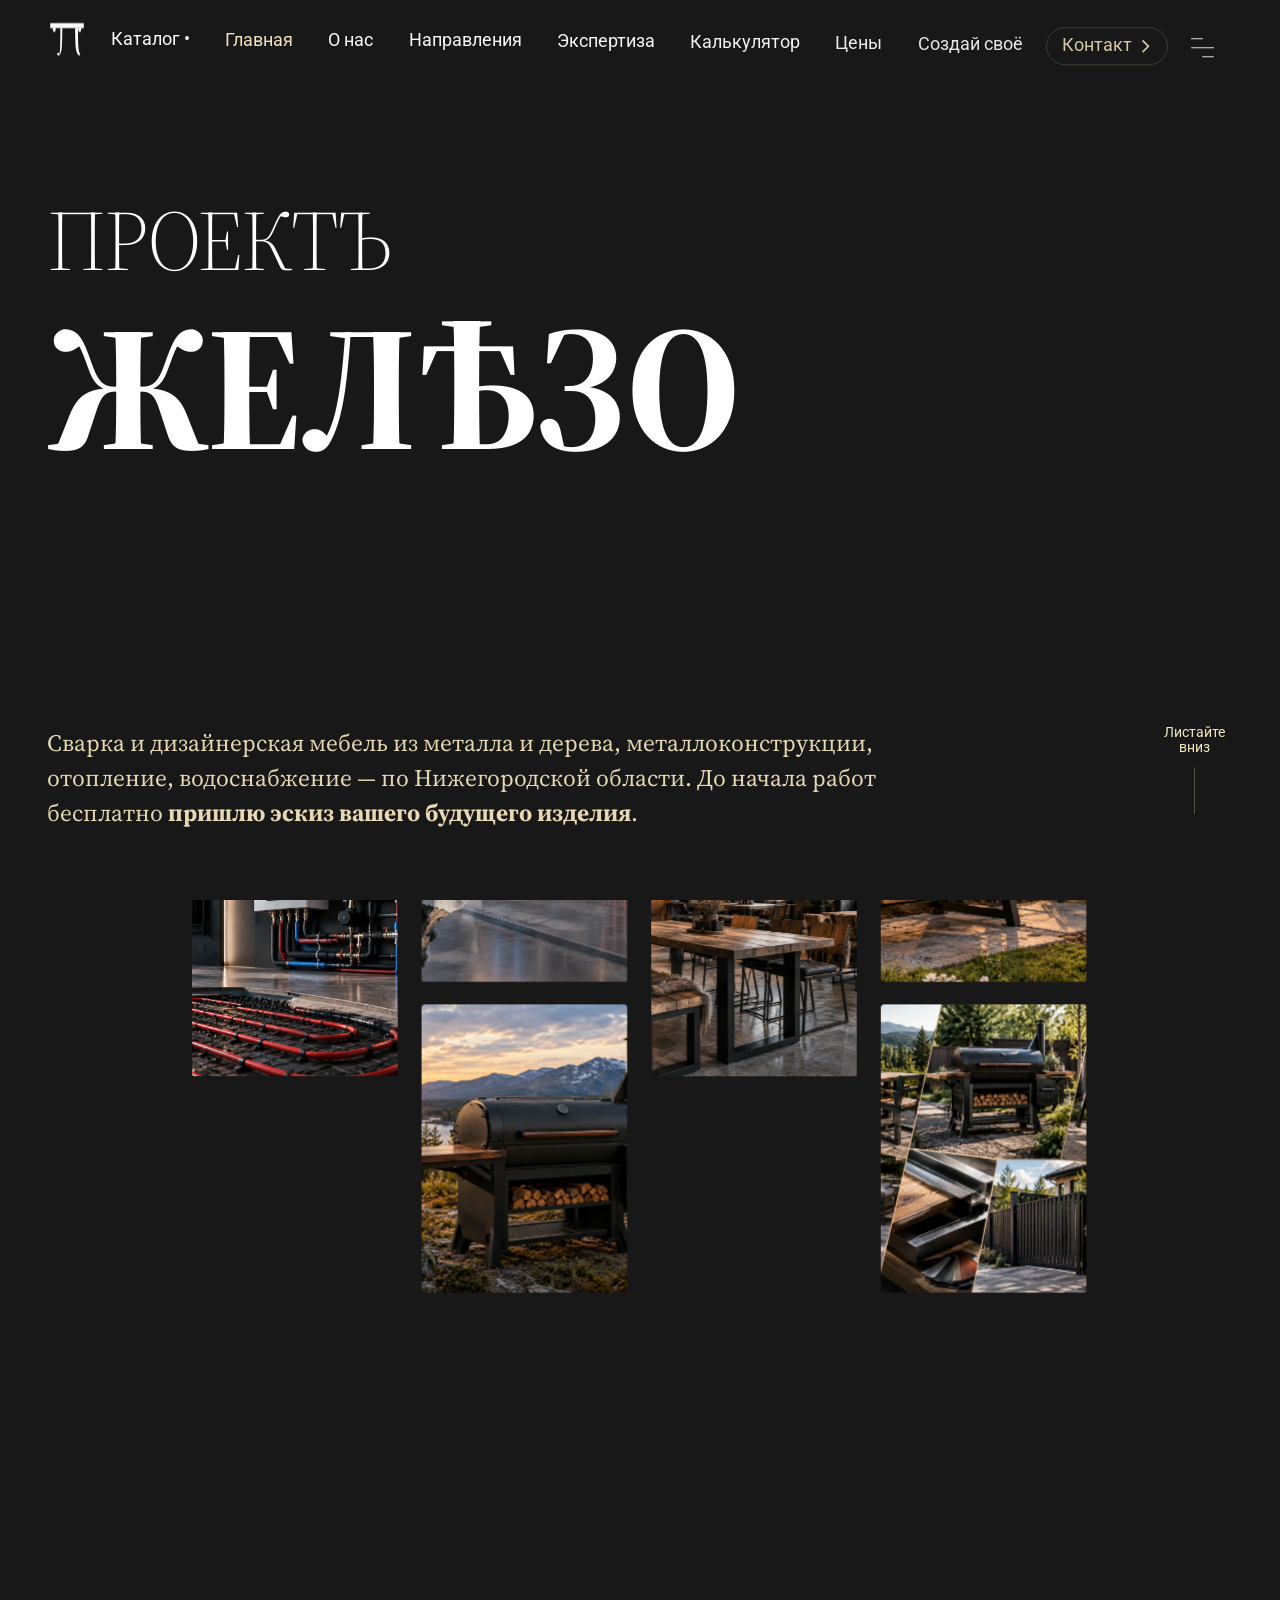
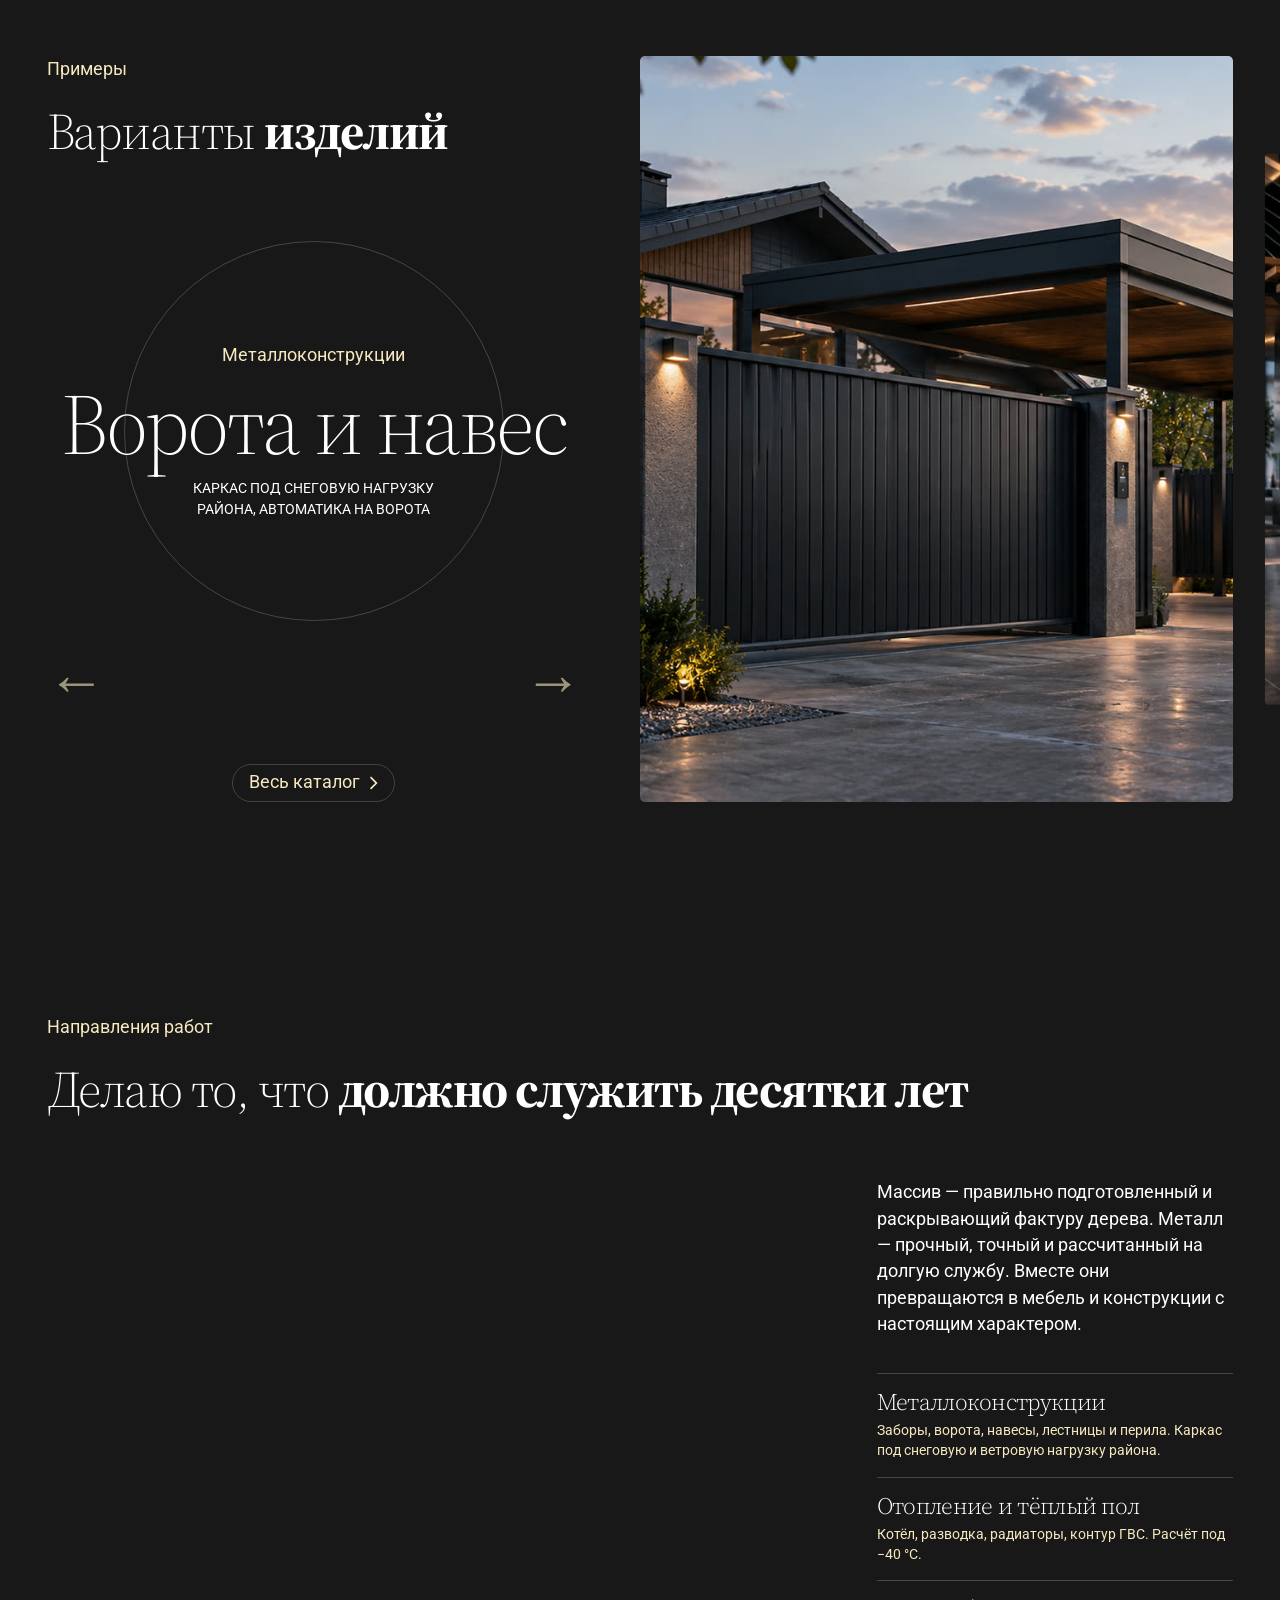
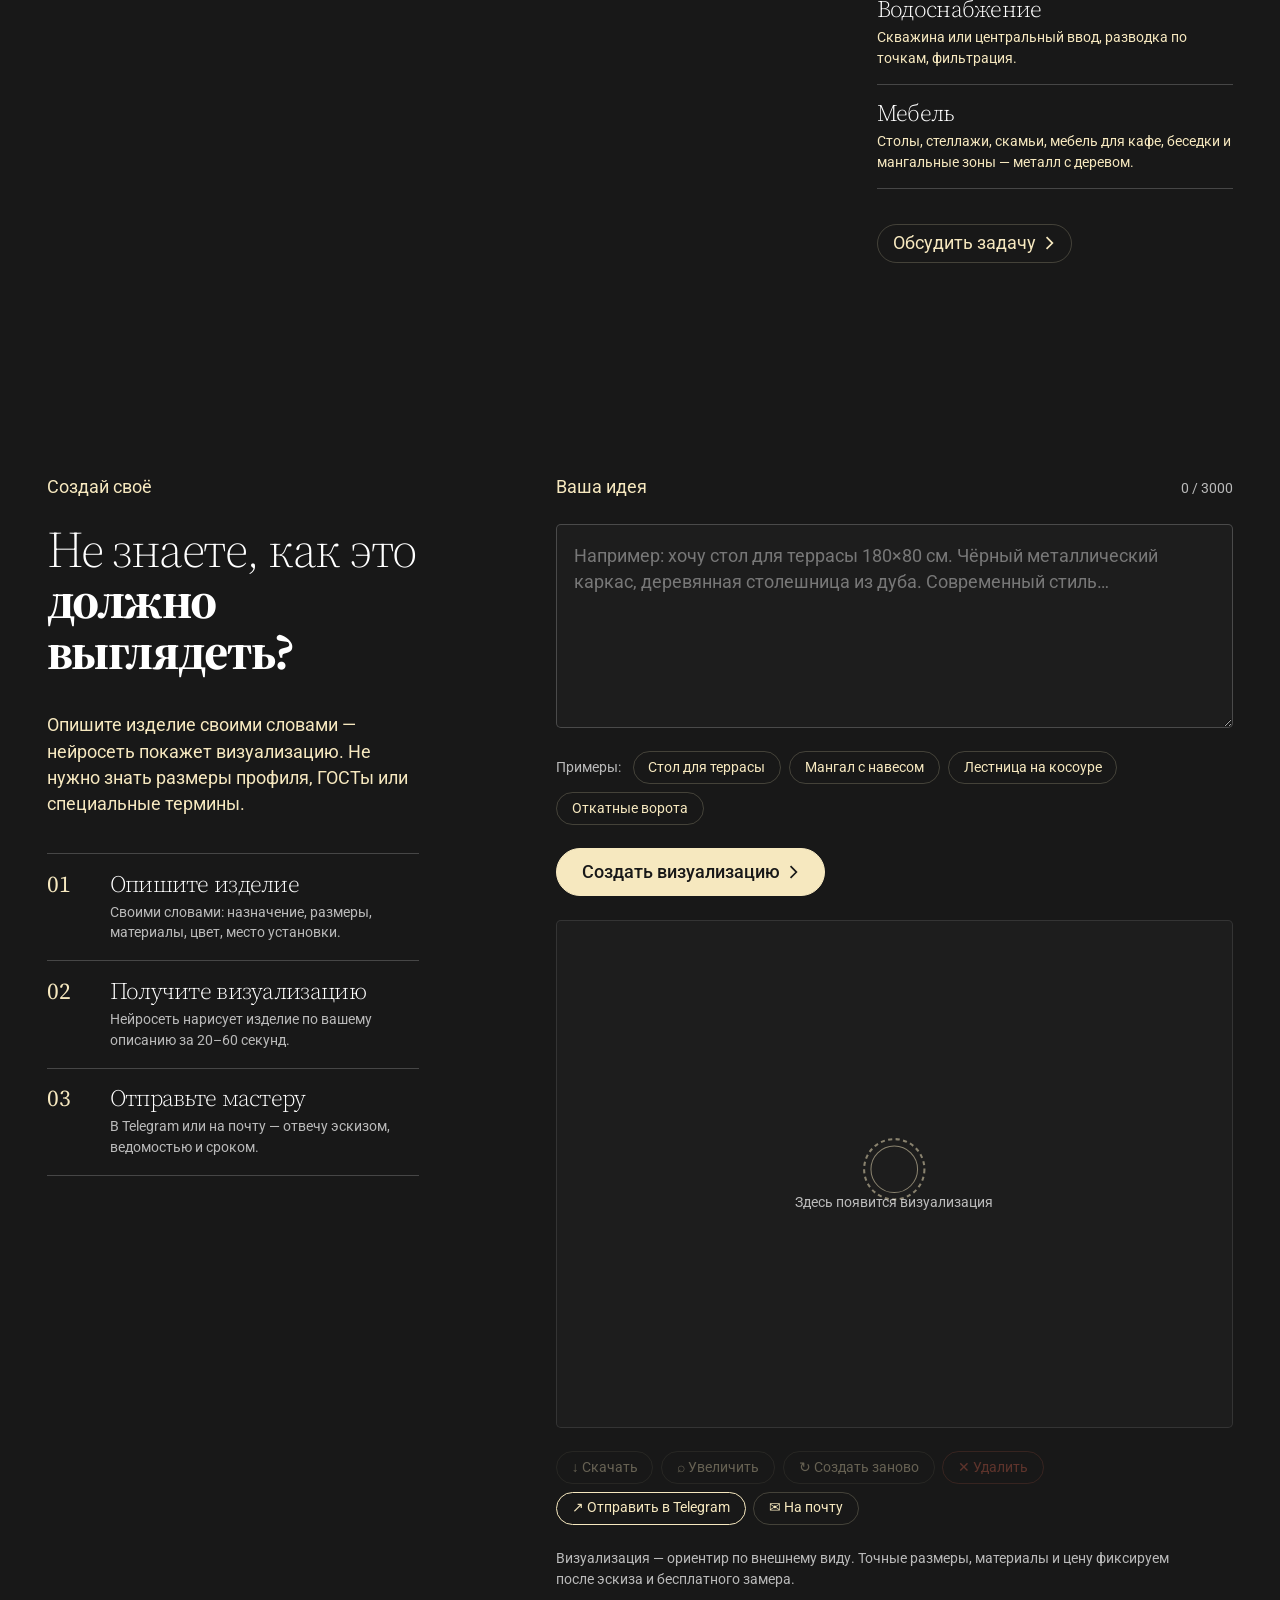
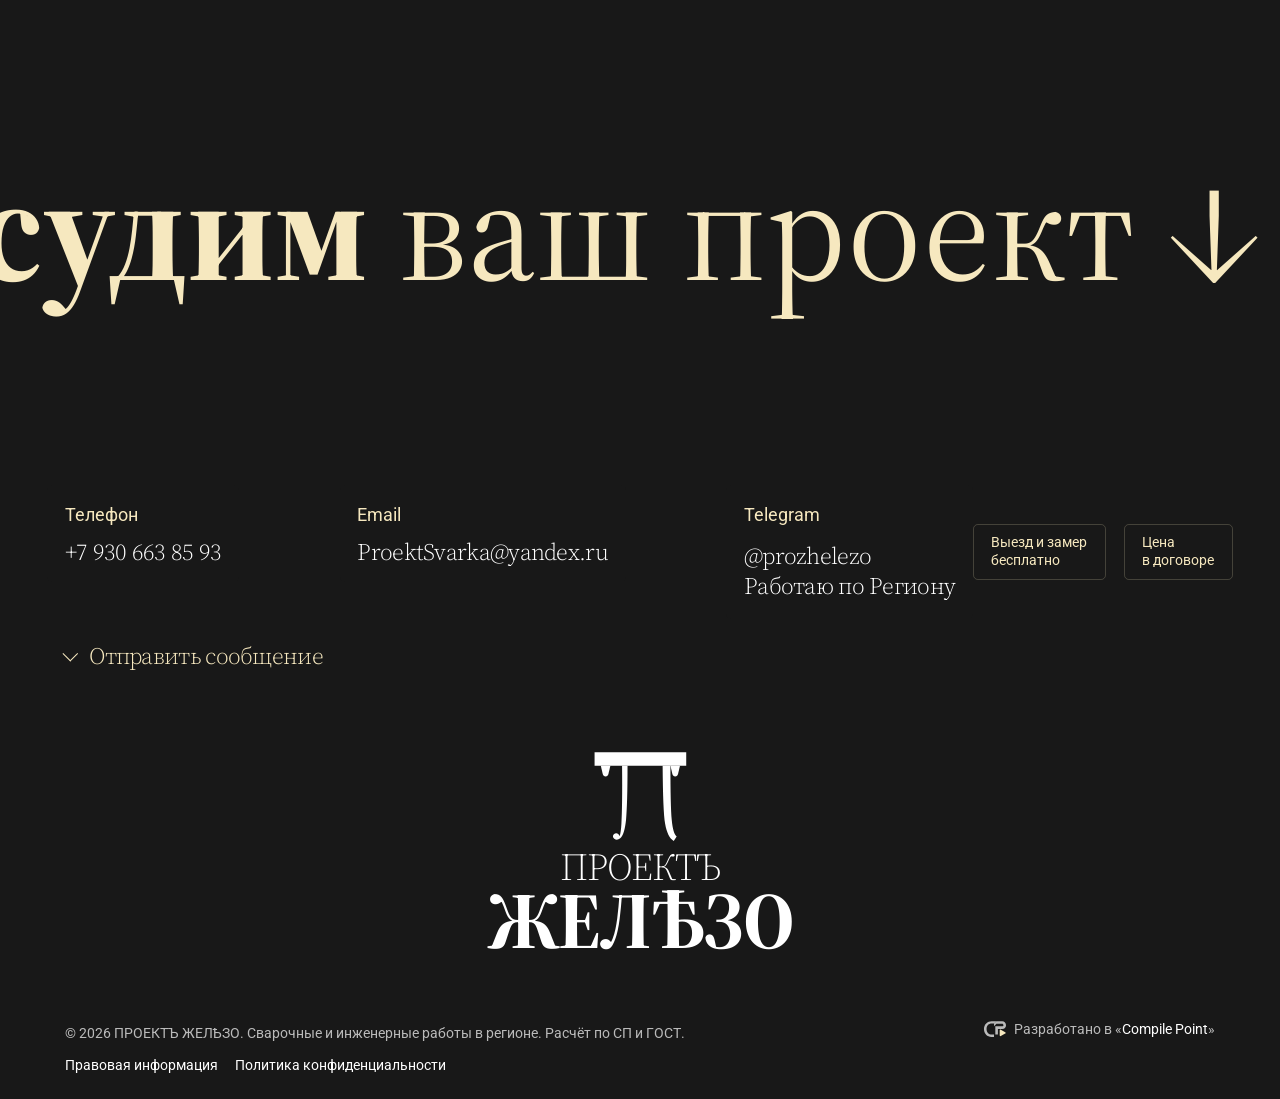
==== commit 6b9fd1ad: "Форма «Отправить сообщение» в подвале с пересылкой в Telegram-бота; контакт @prozhelezo Co-Authored-" ====
--- a/index.html
+++ b/index.html
@@ -13,13 +13,13 @@
 <meta property="og:title" content="Сварочные работы и металлоконструкции в Нижегородской области | ПРОЕКТЪ ЖЕЛѢЗО">
 <meta property="og:description" content="Сварка и дизайнерская мебель из металла и дерева, металлоконструкции, отопление, водоснабжение — по Нижегородской области. До начала работ бесплатно пришлю эскиз вашего будущего изделия.">
 <meta property="og:url" content="https://zhelezo.pro/">
-<meta property="og:image" content="https://zhelezo.pro/assets/photo/photo-rend.jpg"><meta property="og:image:width" content="1280"><meta property="og:image:height" content="713"><meta property="og:image:alt" content="Наши работы — металлоконструкции и изделия">
+<meta property="og:image" content="https://zhelezo.pro/assets/photo/photo-2026-10-03.jpg"><meta property="og:image:width" content="1280"><meta property="og:image:height" content="719"><meta property="og:image:alt" content="Наши работы — металлоконструкции и изделия">
 <meta name="twitter:card" content="summary_large_image">
 <meta name="geo.region" content="RU-NIZ">
 <meta name="geo.placename" content="Воротынский муниципальный округ">
 <meta name="geo.position" content="56.0520;45.8660">
 <meta name="ICBM" content="56.0520, 45.8660">
-<script type="application/ld+json">{"@context":"https://schema.org","@type":"ProfessionalService","name":"ПРОЕКТЪ ЖЕЛѢЗО","description":"Сварка и дизайнерская мебель из металла и дерева, металлоконструкции, отопление, водоснабжение — по Нижегородской области. До начала работ бесплатно пришлю эскиз вашего будущего изделия.","telephone":"+7 930 663 85 93","email":"ProektSvarka@yandex.ru","url":"https://zhelezo.pro","image":"https://zhelezo.pro/assets/photo/photo-rend.jpg","address":{"@type":"PostalAddress","addressCountry":"RU","addressRegion":"Нижегородская область","addressLocality":"Воротынский муниципальный округ"},"geo":{"@type":"GeoCoordinates","latitude":"56.0520","longitude":"45.8660"},"areaServed":[{"@type":"AdministrativeArea","name":"Нижегородская область"}],"sameAs":["https://t.me/welding_project"],"knowsAbout":["Металлоконструкции","Лестницы и перила","Беседки и навесы","Мангалы и грили","Мебель","Уличная мебель","Изделия из металла","Отопление","Водоснабжение"],"hasOfferCatalog":{"@type":"OfferCatalog","name":"Виды работ","itemListElement":[{"@type":"Offer","itemOffered":{"@type":"Service","name":"Заборы, ворота, навесы","category":"Металлоконструкции"}},{"@type":"Offer","itemOffered":{"@type":"Service","name":"Откатные ворота и забор","category":"Металлоконструкции"}},{"@type":"Offer","itemOffered":{"@type":"Service","name":"Лестница на металлокосоуре","category":"Лестницы и перила"}},{"@type":"Offer","itemOffered":{"@type":"Service","name":"Беседки, перголы, навесы","category":"Беседки и навесы"}},{"@type":"Offer","itemOffered":{"@type":"Service","name":"Мангальная зона под навесом","category":"Мангалы и грили"}},{"@type":"Offer","itemOffered":{"@type":"Service","name":"Мангалы и грили","category":"Мангалы и грили"}},{"@type":"Offer","itemOffered":{"@type":"Service","name":"Столы и столешницы","category":"Мебель"}},{"@type":"Offer","itemOffered":{"@type":"Service","name":"Стеллажи и полки","category":"Мебель"}},{"@type":"Offer","itemOffered":{"@type":"Service","name":"Скамьи, табуреты, вешала","category":"Мебель"}},{"@type":"Offer","itemOffered":{"@type":"Service","name":"Мебель для кафе и баров","category":"Мебель"}},{"@type":"Offer","itemOffered":{"@type":"Service","name":"Изделия из металла","category":"Изделия из металла"}},{"@type":"Offer","itemOffered":{"@type":"Service","name":"Отопление и тёплый пол","category":"Отопление"}}]}}</script>
+<script type="application/ld+json">{"@context":"https://schema.org","@type":"ProfessionalService","name":"ПРОЕКТЪ ЖЕЛѢЗО","description":"Сварка и дизайнерская мебель из металла и дерева, металлоконструкции, отопление, водоснабжение — по Нижегородской области. До начала работ бесплатно пришлю эскиз вашего будущего изделия.","telephone":"+7 930 663 85 93","email":"ProektSvarka@yandex.ru","url":"https://zhelezo.pro","image":"https://zhelezo.pro/assets/photo/photo-2026-10-03.jpg","address":{"@type":"PostalAddress","addressCountry":"RU","addressRegion":"Нижегородская область","addressLocality":"Воротынский муниципальный округ"},"geo":{"@type":"GeoCoordinates","latitude":"56.0520","longitude":"45.8660"},"areaServed":[{"@type":"AdministrativeArea","name":"Нижегородская область"}],"sameAs":["https://t.me/prozhelezo"],"knowsAbout":["Металлоконструкции","Лестницы и перила","Беседки и навесы","Мангалы и грили","Мебель","Уличная мебель","Изделия из металла","Отопление","Водоснабжение"],"hasOfferCatalog":{"@type":"OfferCatalog","name":"Виды работ","itemListElement":[{"@type":"Offer","itemOffered":{"@type":"Service","name":"Заборы, ворота, навесы","category":"Металлоконструкции"}},{"@type":"Offer","itemOffered":{"@type":"Service","name":"Откатные ворота и забор","category":"Металлоконструкции"}},{"@type":"Offer","itemOffered":{"@type":"Service","name":"Лестница на металлокосоуре","category":"Лестницы и перила"}},{"@type":"Offer","itemOffered":{"@type":"Service","name":"Беседки, перголы, навесы","category":"Беседки и навесы"}},{"@type":"Offer","itemOffered":{"@type":"Service","name":"Мангальная зона под навесом","category":"Мангалы и грили"}},{"@type":"Offer","itemOffered":{"@type":"Service","name":"Мангалы и грили","category":"Мангалы и грили"}},{"@type":"Offer","itemOffered":{"@type":"Service","name":"Столы и столешницы","category":"Мебель"}},{"@type":"Offer","itemOffered":{"@type":"Service","name":"Стеллажи и полки","category":"Мебель"}},{"@type":"Offer","itemOffered":{"@type":"Service","name":"Скамьи, табуреты, вешала","category":"Мебель"}},{"@type":"Offer","itemOffered":{"@type":"Service","name":"Мебель для кафе и баров","category":"Мебель"}},{"@type":"Offer","itemOffered":{"@type":"Service","name":"Изделия из металла","category":"Изделия из металла"}},{"@type":"Offer","itemOffered":{"@type":"Service","name":"Отопление и тёплый пол","category":"Отопление"}}]}}</script>
 <!-- Yandex.Metrika counter -->
 <script type="text/javascript">
     (function(m,e,t,r,i,k,a){
@@ -50,6 +50,7 @@
 <link rel="stylesheet" href="assets/css/style.css">
 <link rel="stylesheet" href="assets/vendor/swiper-bundle.min.css">
 <link rel="stylesheet" href="assets/css/create.css">
+<link rel="stylesheet" href="assets/css/message.css">
 <link rel="stylesheet" href="assets/css/mobile.css">
 </head>
 <body class="loading" data-page="index" data-gears="wheels">
@@ -244,7 +245,7 @@
         </ol>
       </div>
       <div class="create__right">
-        <form class="cform" data-create data-email="ProektSvarka@yandex.ru" data-tg="https://t.me/welding_project" data-brand="ПРОЕКТЪ ЖЕЛѢЗО" novalidate>
+        <form class="cform" data-create data-email="ProektSvarka@yandex.ru" data-tg="https://t.me/prozhelezo" data-brand="ПРОЕКТЪ ЖЕЛѢЗО" novalidate>
           <div class="cform__head">
             <label class="cform__label" for="create-description">Ваша идея</label>
             <div class="cform__count"><span data-create-count>0</span> / 3000</div>
@@ -300,13 +301,35 @@
           <a class="fcard" href="tel:+79306638593" data-cursor="-fusion"><h3 class="fcard__title">Телефон</h3><div class="fcard__value">+7 930 663 85 93</div></a>
           <a class="fcard" href="mailto:ProektSvarka@yandex.ru" data-cursor="-fusion"><h3 class="fcard__title">Email</h3><div class="fcard__value">ProektSvarka@yandex.ru</div></a>
           <div class="footer__address">
-            <a class="fcard" href="https://t.me/welding_project" target="_blank" rel="noopener" data-cursor="-fusion"><h3 class="fcard__title">Telegram</h3><div class="fcard__value fcard__value--lh">@welding_project<br>Работаю по Региону</div></a>
+            <a class="fcard" href="https://t.me/prozhelezo" target="_blank" rel="noopener" data-cursor="-fusion"><h3 class="fcard__title">Telegram</h3><div class="fcard__value fcard__value--lh">@prozhelezo<br>Работаю по Региону</div></a>
             <div class="labels">
               <div class="labels__chip">Выезд и замер<br>бесплатно</div>
               <div class="labels__chip">Цена<br>в договоре</div>
             </div>
           </div>
         </div>
+      <div class="footer__msg" data-msg>
+        <button class="footer__msg-toggle link-u" type="button" data-msg-toggle aria-expanded="false" aria-controls="msg-panel" data-cursor="-hidden">Отправить сообщение</button>
+        <div class="footer__msg-panel" id="msg-panel" data-msg-panel aria-hidden="true">
+          <div class="footer__msg-clip">
+            <form class="mform" data-msg-form novalidate>
+              <div class="cform__head">
+                <label class="cform__label" for="msg-text">Ваше сообщение</label>
+                <div class="cform__count"><span data-msg-count>0</span> / 2000</div>
+              </div>
+              <textarea class="cform__textarea" id="msg-text" name="message" maxlength="2000" data-msg-text data-lenis-prevent data-cursor="-hidden" placeholder="Опишите, что нужно сделать: изделие, размеры, адрес объекта…"></textarea>
+              <input class="mform__input" type="text" name="contact" maxlength="200" autocomplete="off" data-msg-contact data-cursor="-hidden" placeholder="Телефон или Telegram для ответа" aria-label="Телефон или Telegram для ответа">
+              <input class="mform__trap" type="text" name="website" tabindex="-1" autocomplete="off" aria-hidden="true" data-msg-trap>
+              <div class="cform__submit-row">
+                <button class="btn btn--solid cform__submit" type="submit" data-msg-submit data-cursor="-fusion">
+                  <span class="btn__list"><span class="btn__text" data-msg-submit-text>Отправить</span><span class="btn__icon"><svg viewBox="0 0 8 12" width="100%" height="100%" fill="none" stroke="currentColor" stroke-width="1.4"><polyline points="1.5,1 6.5,6 1.5,11"/></svg></span></span>
+                </button>
+                <div class="cform__status" role="status" aria-live="polite" data-msg-status></div>
+              </div>
+            </form>
+          </div>
+        </div>
+      </div>
       </div>
       <div class="footer__logo-wrap"><a href="index.html" aria-label="ПРОЕКТЪ ЖЕЛѢЗО"><div class="footer__logo" data-cursor="-fusion"><svg viewBox="0 0 350 232" width="100%" height="100%" fill="none" role="img" aria-hidden="true"><g transform="translate(113 0) scale(1.95)"><g fill="currentColor">
 <path d="M8.5 12.4h47v6.9h-47z"/>
@@ -317,10 +340,10 @@
 </g></g><text x="175" y="152" text-anchor="middle" fill="currentColor" font-family="'Source Serif 4',Georgia,serif" font-size="38" font-weight="300" letter-spacing="-1">ПРОЕКТЪ</text><text x="175" y="220" text-anchor="middle" fill="currentColor" font-family="'Source Serif 4',Georgia,serif" font-size="80" font-weight="700" letter-spacing="-2">ЖЕЛѢЗО</text></svg></div></a></div>
       <div class="footer__mentions">
         <div class="footer__copy">© <span class="js-year">2026</span> ПРОЕКТЪ ЖЕЛѢЗО. Сварочные и инженерные работы в регионе. Расчёт по СП и ГОСТ.</div>
-        <div class="fcredit"><span class="fcredit__mark"><svg viewBox="16 17 148 108" width="100%" height="100%" role="img" aria-hidden="true">
+        <a class="fcredit" href="https://compilepoint.space/" target="_blank" rel="noopener" data-cursor="-hidden"><span class="fcredit__mark"><svg viewBox="16 17 148 108" width="100%" height="100%" role="img" aria-hidden="true">
 <g fill="currentColor"><path d="M22 72C22 43 43 23 70 23H99L84 38H70C51 38 38 51 38 72C38 93 51 106 70 106H84V121H68C42 121 22 101 22 72Z"/><path d="M84 38L99 23H134C149 23 158 34 158 48C158 62 149 72 135 72H108V106H92V55H134C139 55 142 52 142 48C142 43 139 39 134 39H99L84 54V38Z"/></g>
 <path d="M126 76L153 91C157 93 157 98 153 100L126 115C122 117 119 114 119 110V81C119 77 122 74 126 76Z" fill="var(--wheat)"/>
-</svg></span><span class="fcredit__txt">Разработано в «<strong>Точка сборки</strong>»</span></div>
+</svg></span><span class="fcredit__txt">Разработано в «<strong>Compile Point</strong>»</span></a>
         <div class="footer__legal">
           <a class="link-u" href="legal.html">Правовая информация</a>
           <a class="link-u" href="privacy.html">Политика конфиденциальности</a>
@@ -363,14 +386,14 @@
       <div class="overlay__right">
         <a class="ocard" href="tel:+79306638593" data-fade-up data-cursor="-hidden"><h3 class="ocard__title">Телефон</h3><div class="ocard__txt">+7 930 663 85 93</div></a>
         <a class="ocard" href="mailto:ProektSvarka@yandex.ru" data-fade-up data-cursor="-hidden"><h3 class="ocard__title">Email</h3><div class="ocard__txt">ProektSvarka@yandex.ru</div></a>
-        <a class="ocard" href="https://t.me/welding_project" target="_blank" rel="noopener" data-fade-up data-cursor="-hidden"><h3 class="ocard__title">Telegram</h3><div class="ocard__txt">@welding_project<br>Выезд и замер бесплатно</div></a>
+        <a class="ocard" href="https://t.me/prozhelezo" target="_blank" rel="noopener" data-fade-up data-cursor="-hidden"><h3 class="ocard__title">Telegram</h3><div class="ocard__txt">@prozhelezo<br>Выезд и замер бесплатно</div></a>
       </div>
     </div>
   </section>
   <section class="overlay__footer">
     <div class="overlay__fgrid">
       <div class="overlay__social" data-fade-up>
-        <a class="link-u" href="https://t.me/welding_project" target="_blank" rel="noopener" data-cursor="-hidden">Telegram</a>
+        <a class="link-u" href="https://t.me/prozhelezo" target="_blank" rel="noopener" data-cursor="-hidden">Telegram</a>
         <a class="link-u" href="tel:+79306638593" data-cursor="-hidden">Позвонить</a>
         <a class="link-u" href="mailto:ProektSvarka@yandex.ru" data-cursor="-hidden">Написать на почту</a>
       </div>
@@ -431,5 +454,6 @@
 <script src="assets/vendor/swiper-bundle.min.js"></script>
 <script src="assets/js/main.js"></script>
 <script src="assets/js/create.js"></script>
+<script src="assets/js/message.js"></script>
 </body>
 </html>
--- a/assets/css/message.css
+++ b/assets/css/message.css
@@ -0,0 +1,42 @@
+/* =========================================================
+   Подвал: ссылка «Отправить сообщение» и окно, выезжающее сверху вниз
+   ========================================================= */
+.footer__msg { width: 100%; max-width: 1440px; padding: calc(2rem * var(--sc)) calc(1.5rem * var(--sc)) 0; }
+.footer__msg-toggle {
+  display: inline-flex; align-items: center; gap: 0.6em; padding: 0; margin: 0;
+  background: none; border: 0; color: var(--wheat); cursor: pointer;
+  font-family: var(--ff-serif); font-weight: 300; font-size: 1.5rem; line-height: 1.1; letter-spacing: -0.03em;
+}
+.footer__msg-toggle:hover { color: var(--white); }
+.footer__msg-toggle::before {
+  content: ""; flex: none; width: 0.45em; height: 0.45em;
+  border-right: 1.4px solid currentColor; border-bottom: 1.4px solid currentColor;
+  transform: translateY(-0.12em) rotate(45deg); transition: transform 0.4s ease-in-out;
+}
+.footer__msg.is-open .footer__msg-toggle::before { transform: translateY(0.1em) rotate(-135deg); }
+.footer__msg-toggle::after { bottom: -0.15em; background: var(--wheat); }
+
+/* Слайдер: высота плавно растёт от нуля сверху вниз */
+.footer__msg-panel {
+  display: grid; grid-template-rows: 0fr; visibility: hidden;
+  transition: grid-template-rows 0.55s cubic-bezier(0.22, 1, 0.36, 1), visibility 0s linear 0.55s;
+}
+.footer__msg.is-open .footer__msg-panel { grid-template-rows: 1fr; visibility: visible; transition-delay: 0s; }
+.footer__msg-clip { min-height: 0; overflow: hidden; }
+
+.mform { display: flex; flex-direction: column; gap: calc(1.25rem * var(--sc)); width: 100%; max-width: 44rem; padding-top: calc(1.5rem * var(--sc)); }
+.mform .cform__textarea { min-height: 9rem; }
+.mform__input {
+  display: block; width: 100%; margin: 0; padding: calc(1rem * var(--sc)) calc(1.5rem * var(--sc));
+  background: var(--black-light); color: var(--white);
+  border: 1px solid rgba(255, 255, 255, 0.2); border-radius: var(--radius); outline: none;
+  font: 400 1.125rem/1.5 var(--ff-sans); transition: border-color 0.3s ease-in-out;
+}
+.mform__input::placeholder { color: rgba(255, 255, 255, 0.4); }
+.mform__input:focus { border-color: var(--wheat); }
+/* Скрытое поле-ловушка для спам-ботов */
+.mform__trap { position: absolute; left: -9999px; width: 1px; height: 1px; opacity: 0; pointer-events: none; }
+
+@media (prefers-reduced-motion: reduce) {
+  .footer__msg-panel, .footer__msg-toggle::before { transition: none; }
+}
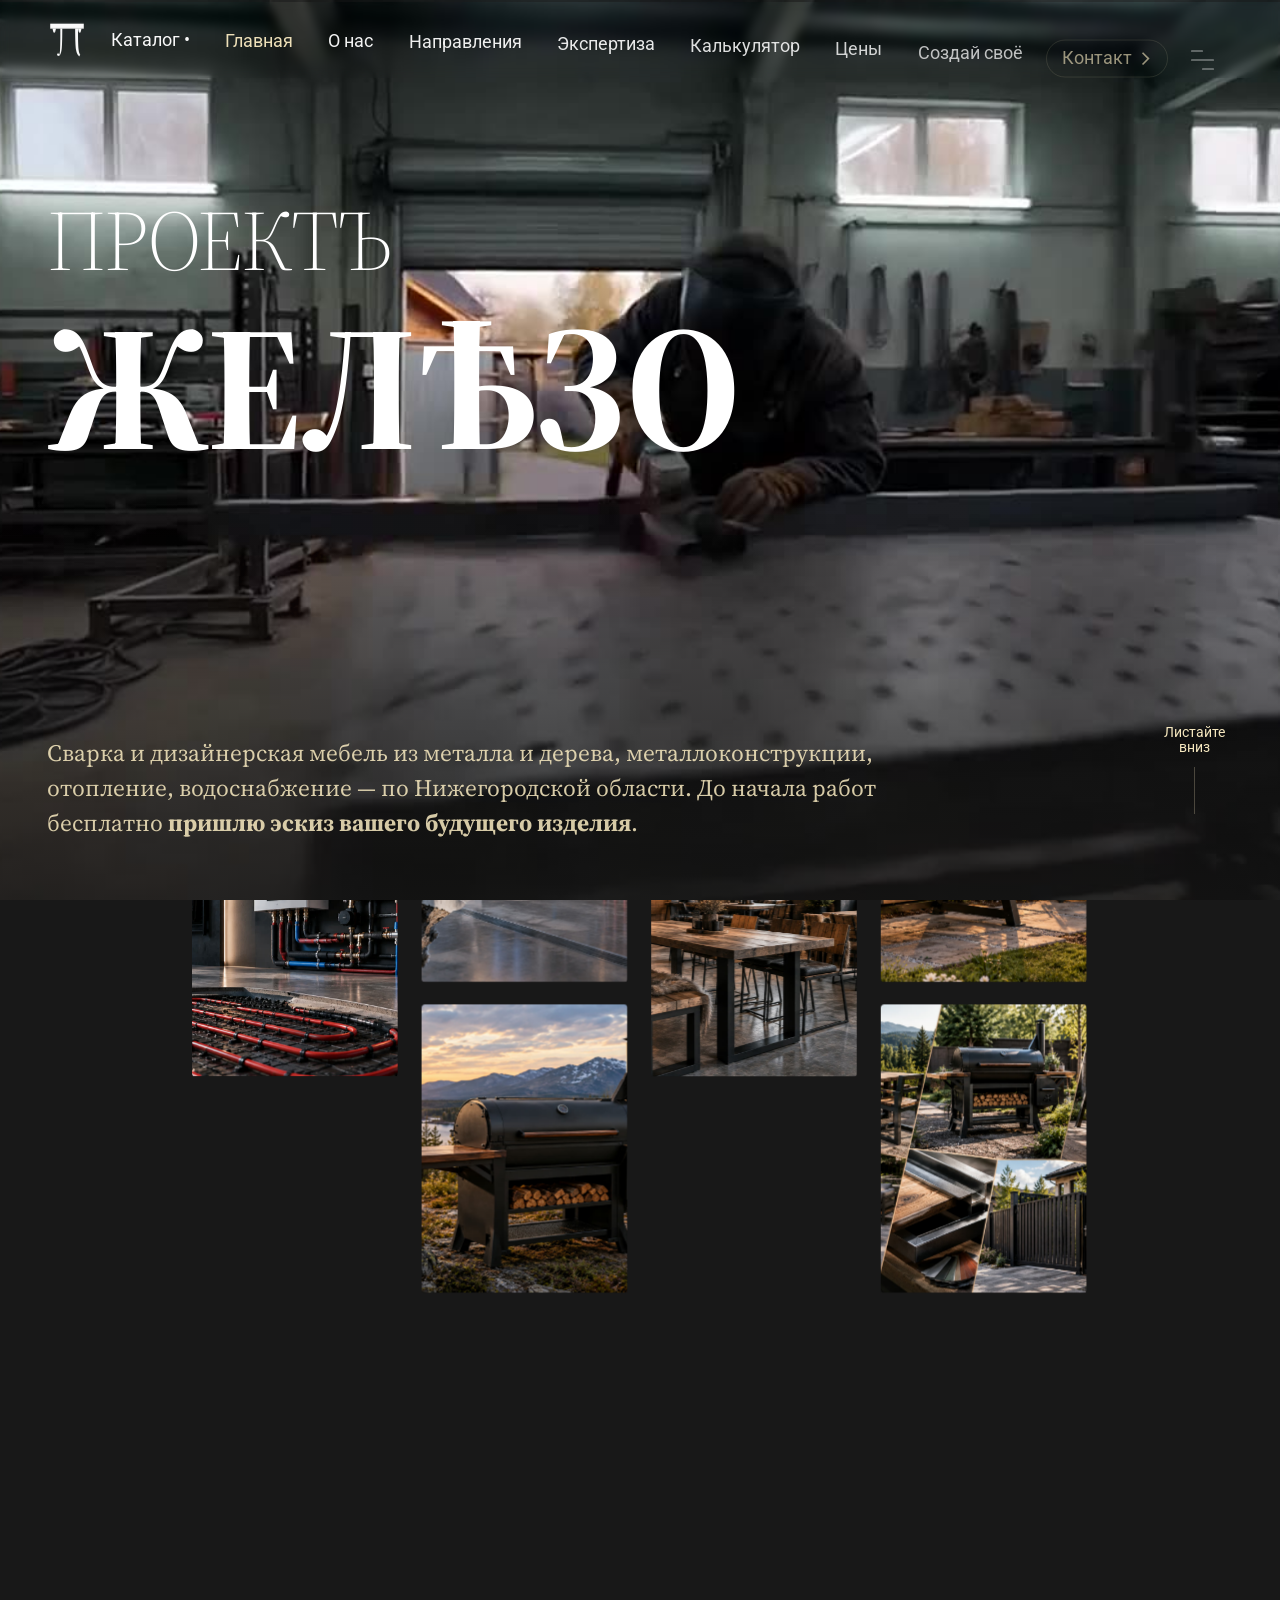
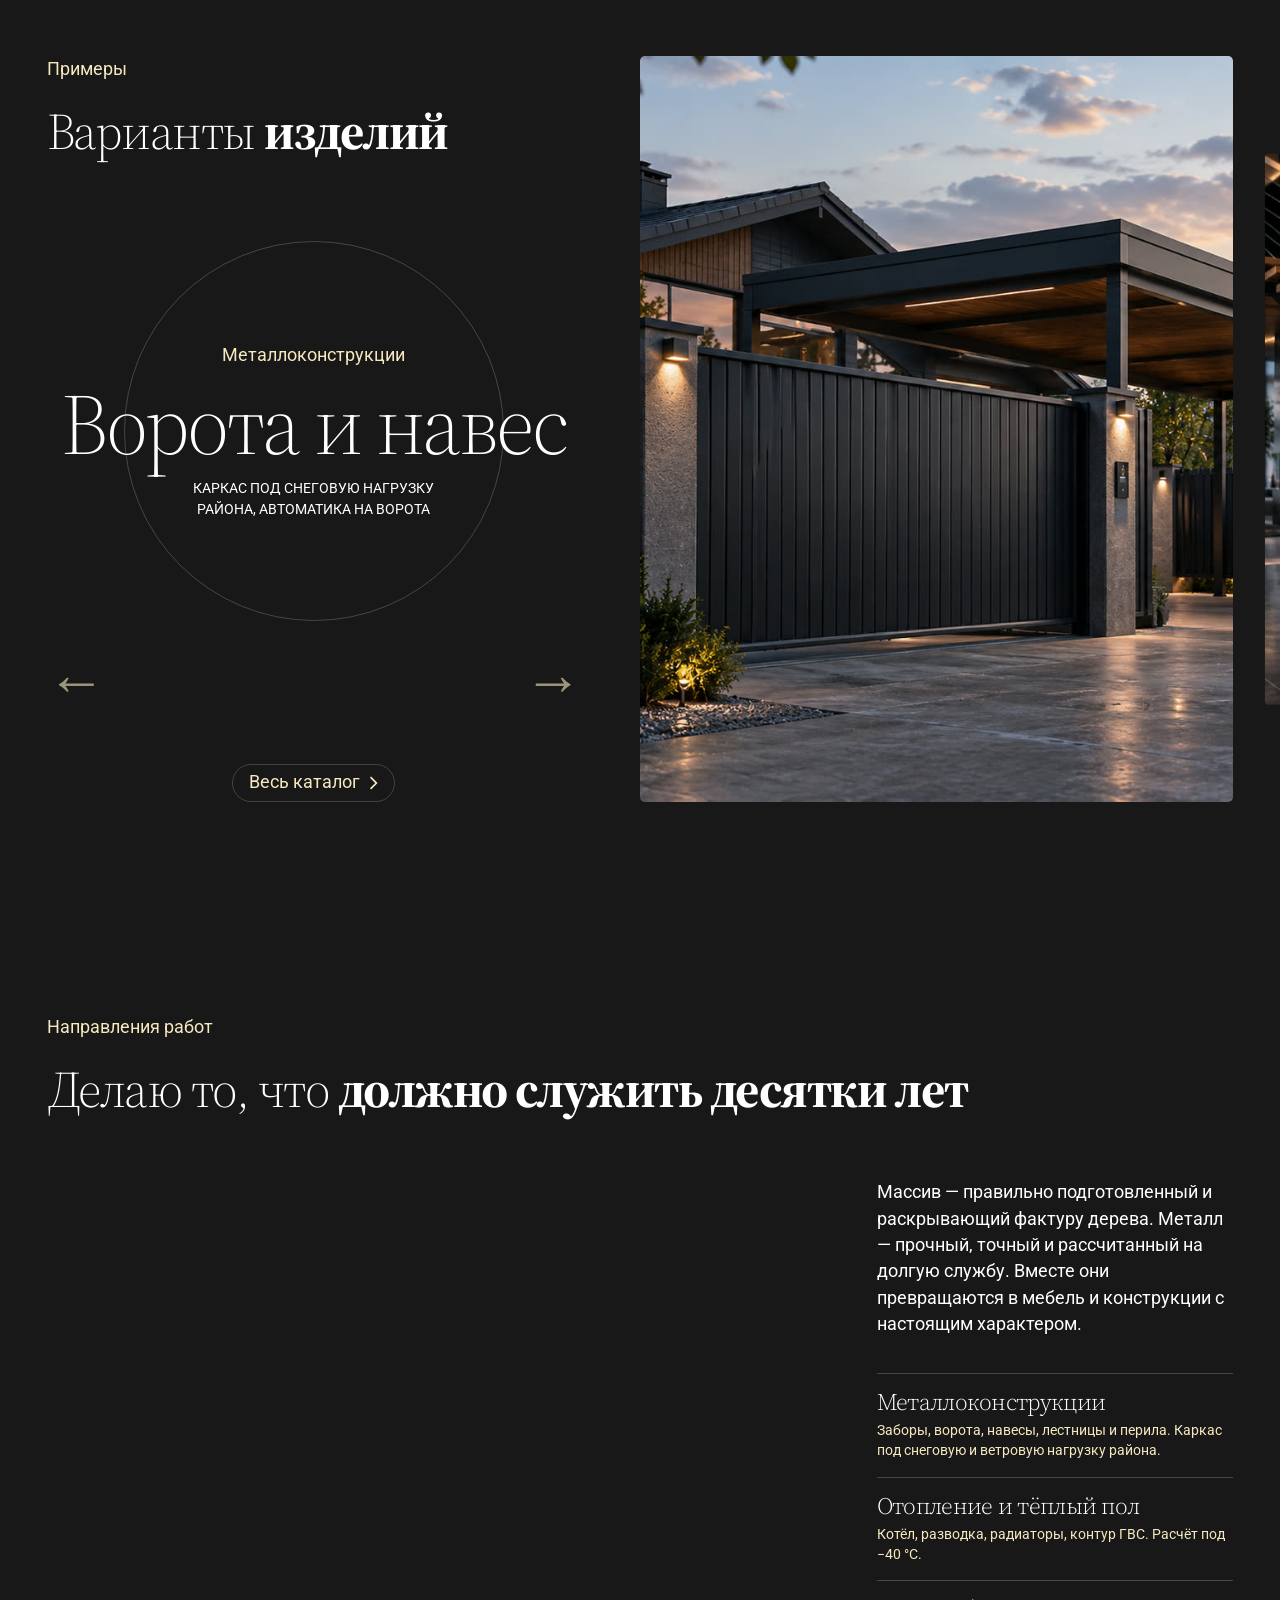
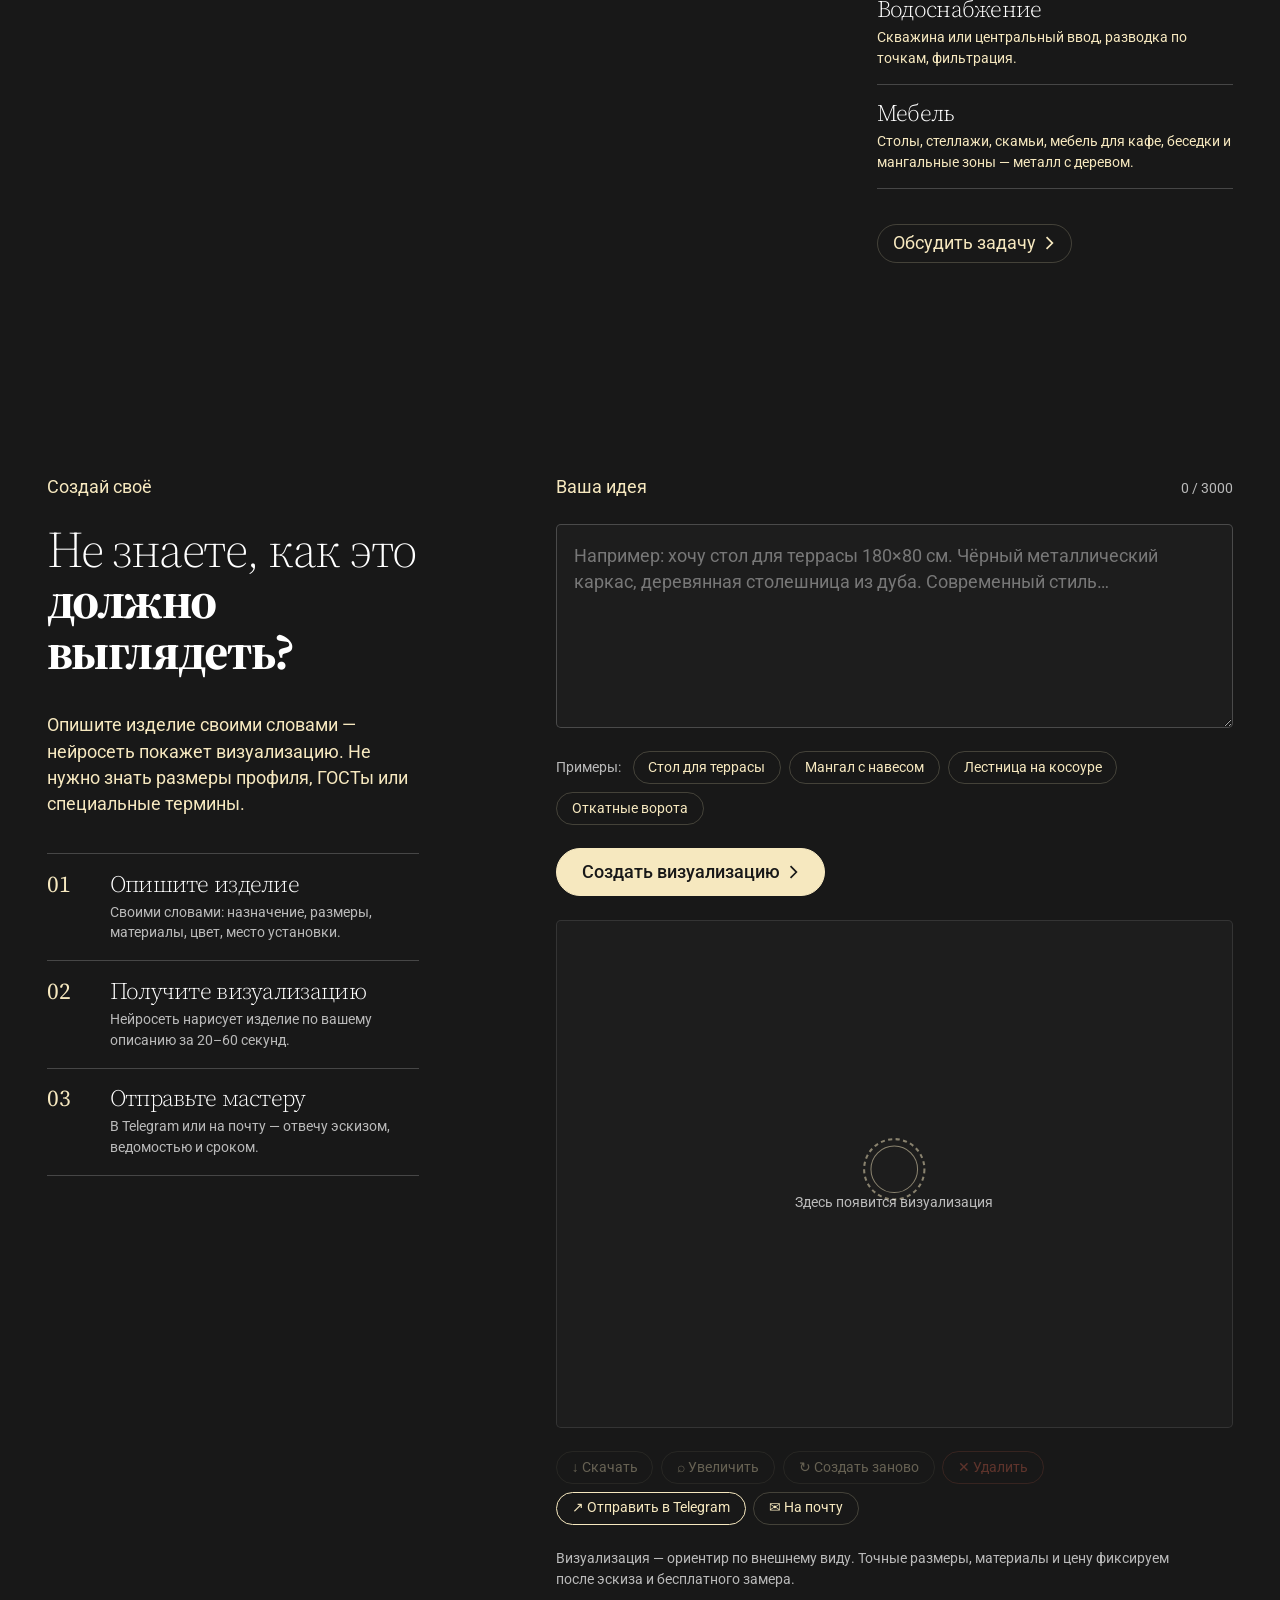
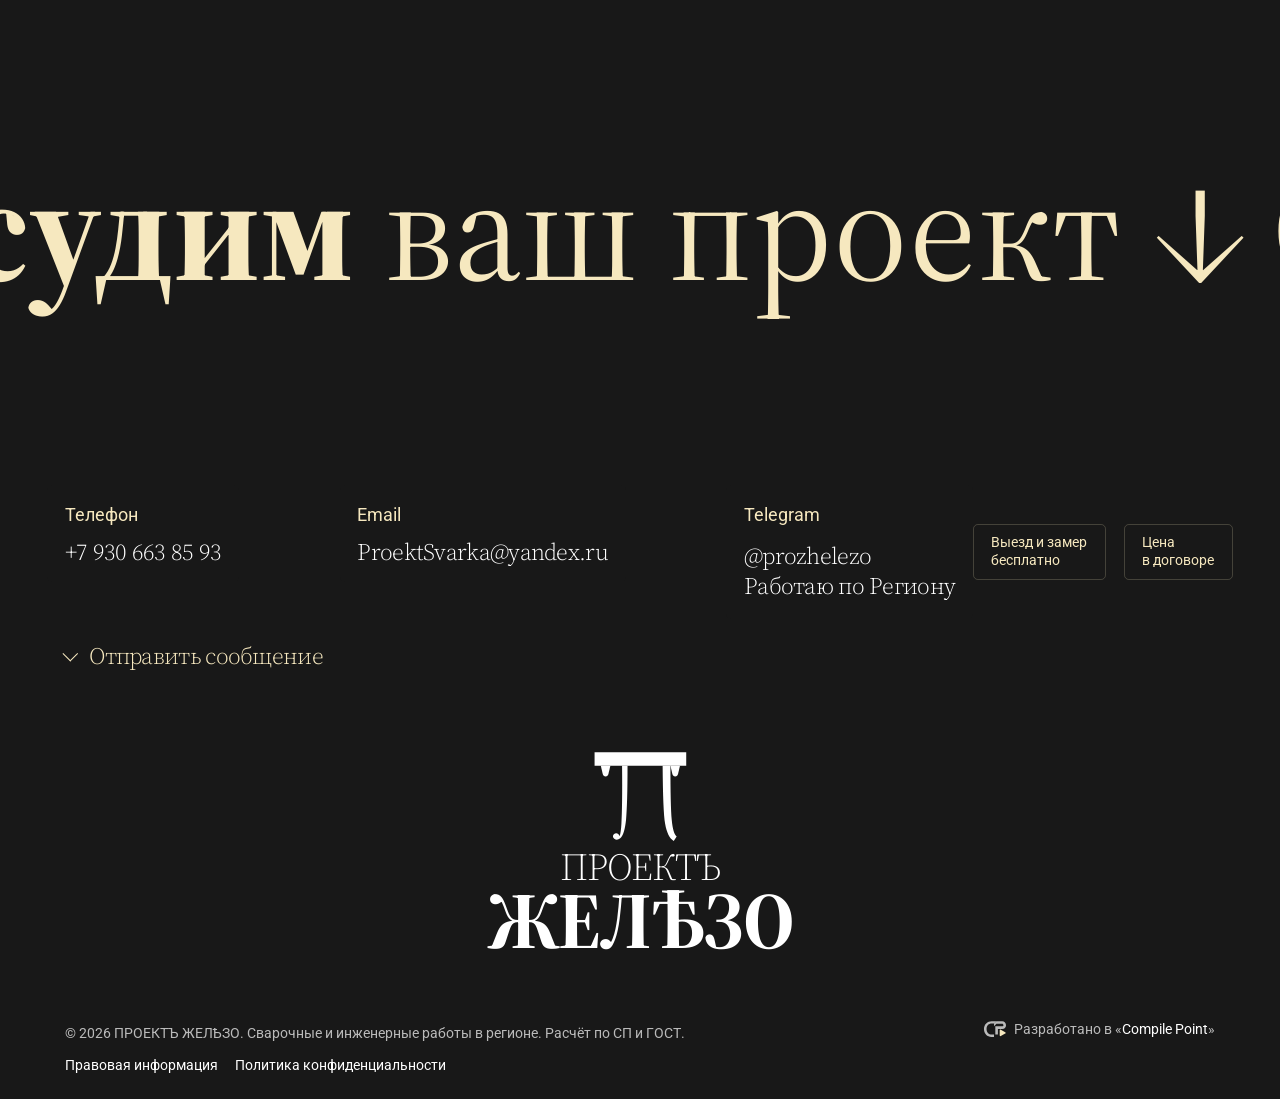
==== commit 346cc60f: "Новое видео шапки: два ролика сшиты в один проход (27 с, 1280x700, без звука), добавлена заставка Ст" ====
--- a/index.html
+++ b/index.html
@@ -93,7 +93,7 @@
 <main class="page-main" id="main">
 
 <section class="hero hero--home" id="hero">
-  <video class="hero__media" src="assets/video/hero.mp4" poster="" autoplay muted loop playsinline preload="auto" aria-hidden="true"></video>
+  <video class="hero__media" src="assets/video/hero-2.mp4" poster="assets/photo/hero-poster.jpg" autoplay muted loop playsinline preload="auto" aria-hidden="true"></video>
   <div class="hero__inner">
     <div class="hero__text">
       <h1 class="hero__title" data-title-fx data-cursor="-fusion-big"><span class="hero__mark">ПРОЕКТЪ</span><br><span class="hero__brand">ЖЕЛѢЗО</span></h1>
@@ -443,7 +443,7 @@
       <div class="loader__num"><span class="js-loader-num">0</span>%</div>
     </div>
   </div>
-  <video class="loader__bg" src="assets/video/hero.mp4" poster="" autoplay muted loop playsinline preload="auto" aria-hidden="true"></video>
+  <video class="loader__bg" src="assets/video/hero-2.mp4" poster="assets/photo/hero-poster.jpg" autoplay muted loop playsinline preload="auto" aria-hidden="true"></video>
 </div>
 </div>
 <script src="assets/vendor/gsap.min.js"></script>
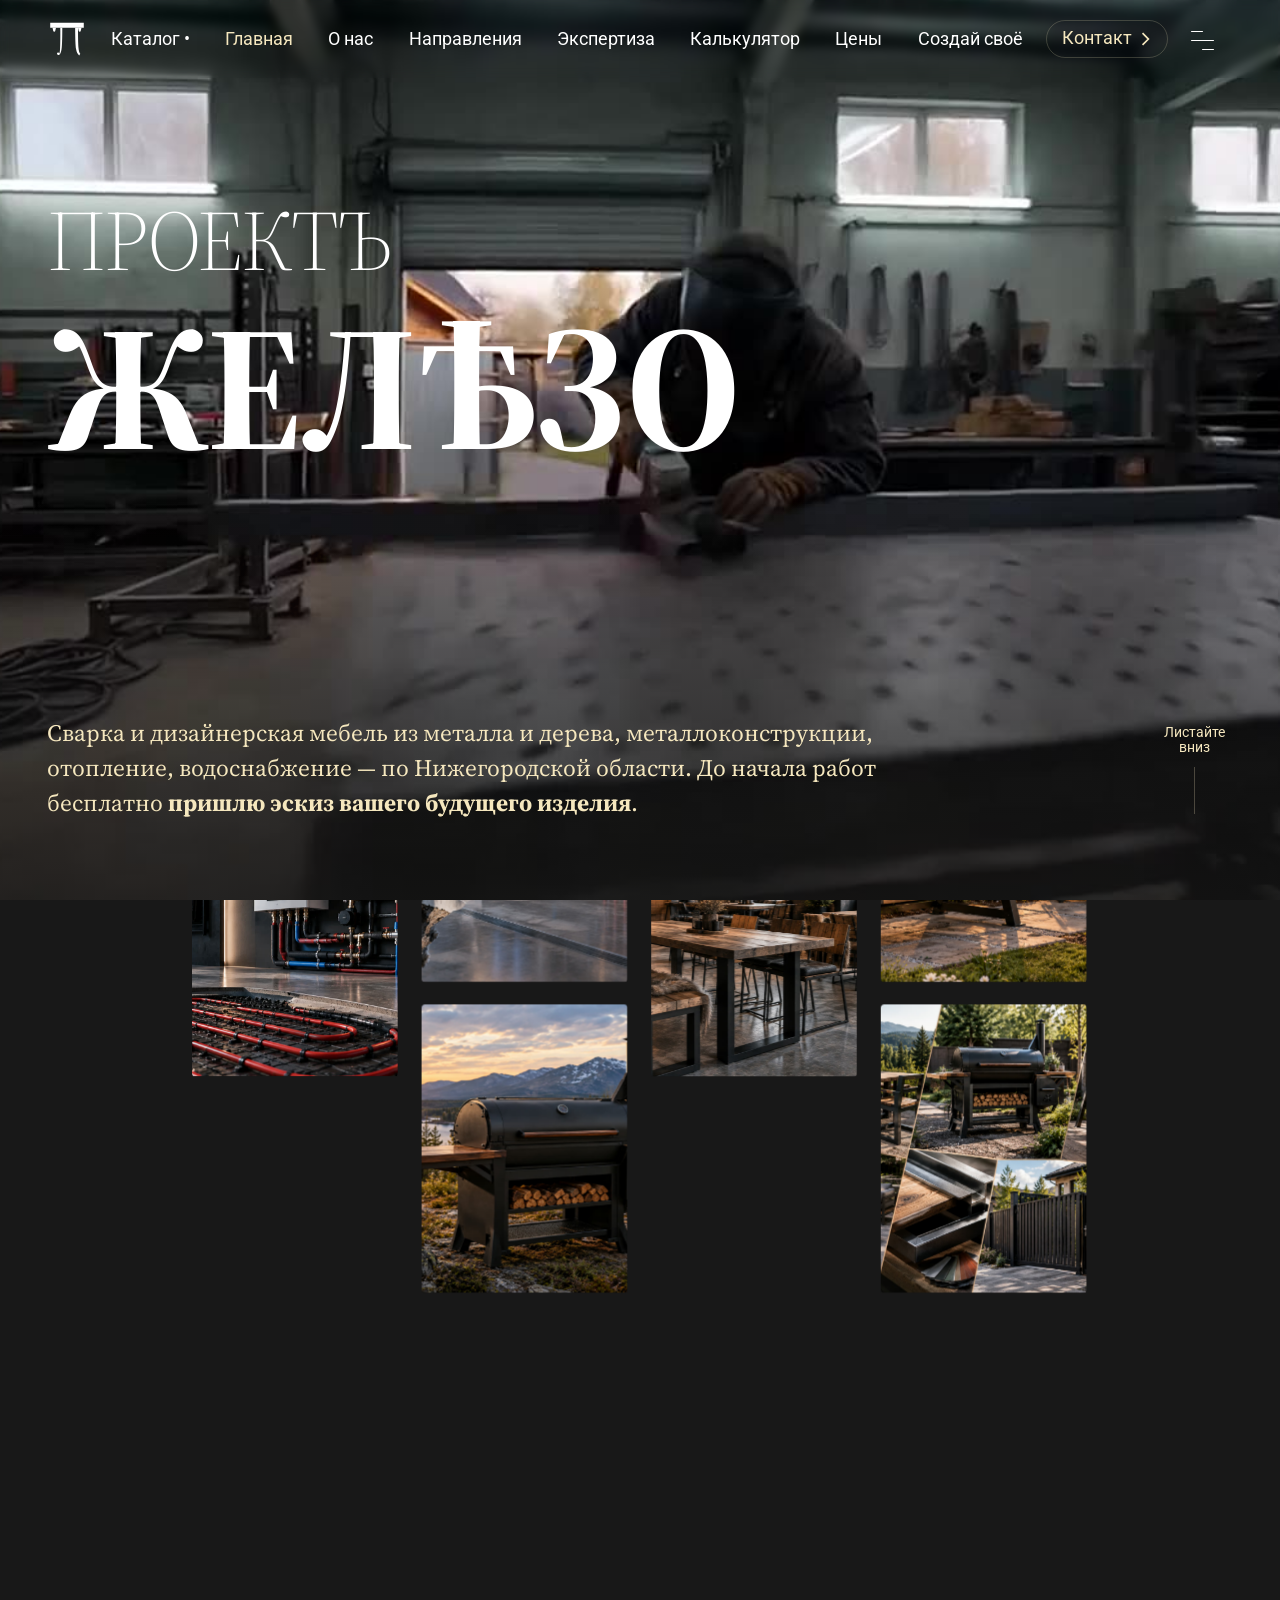
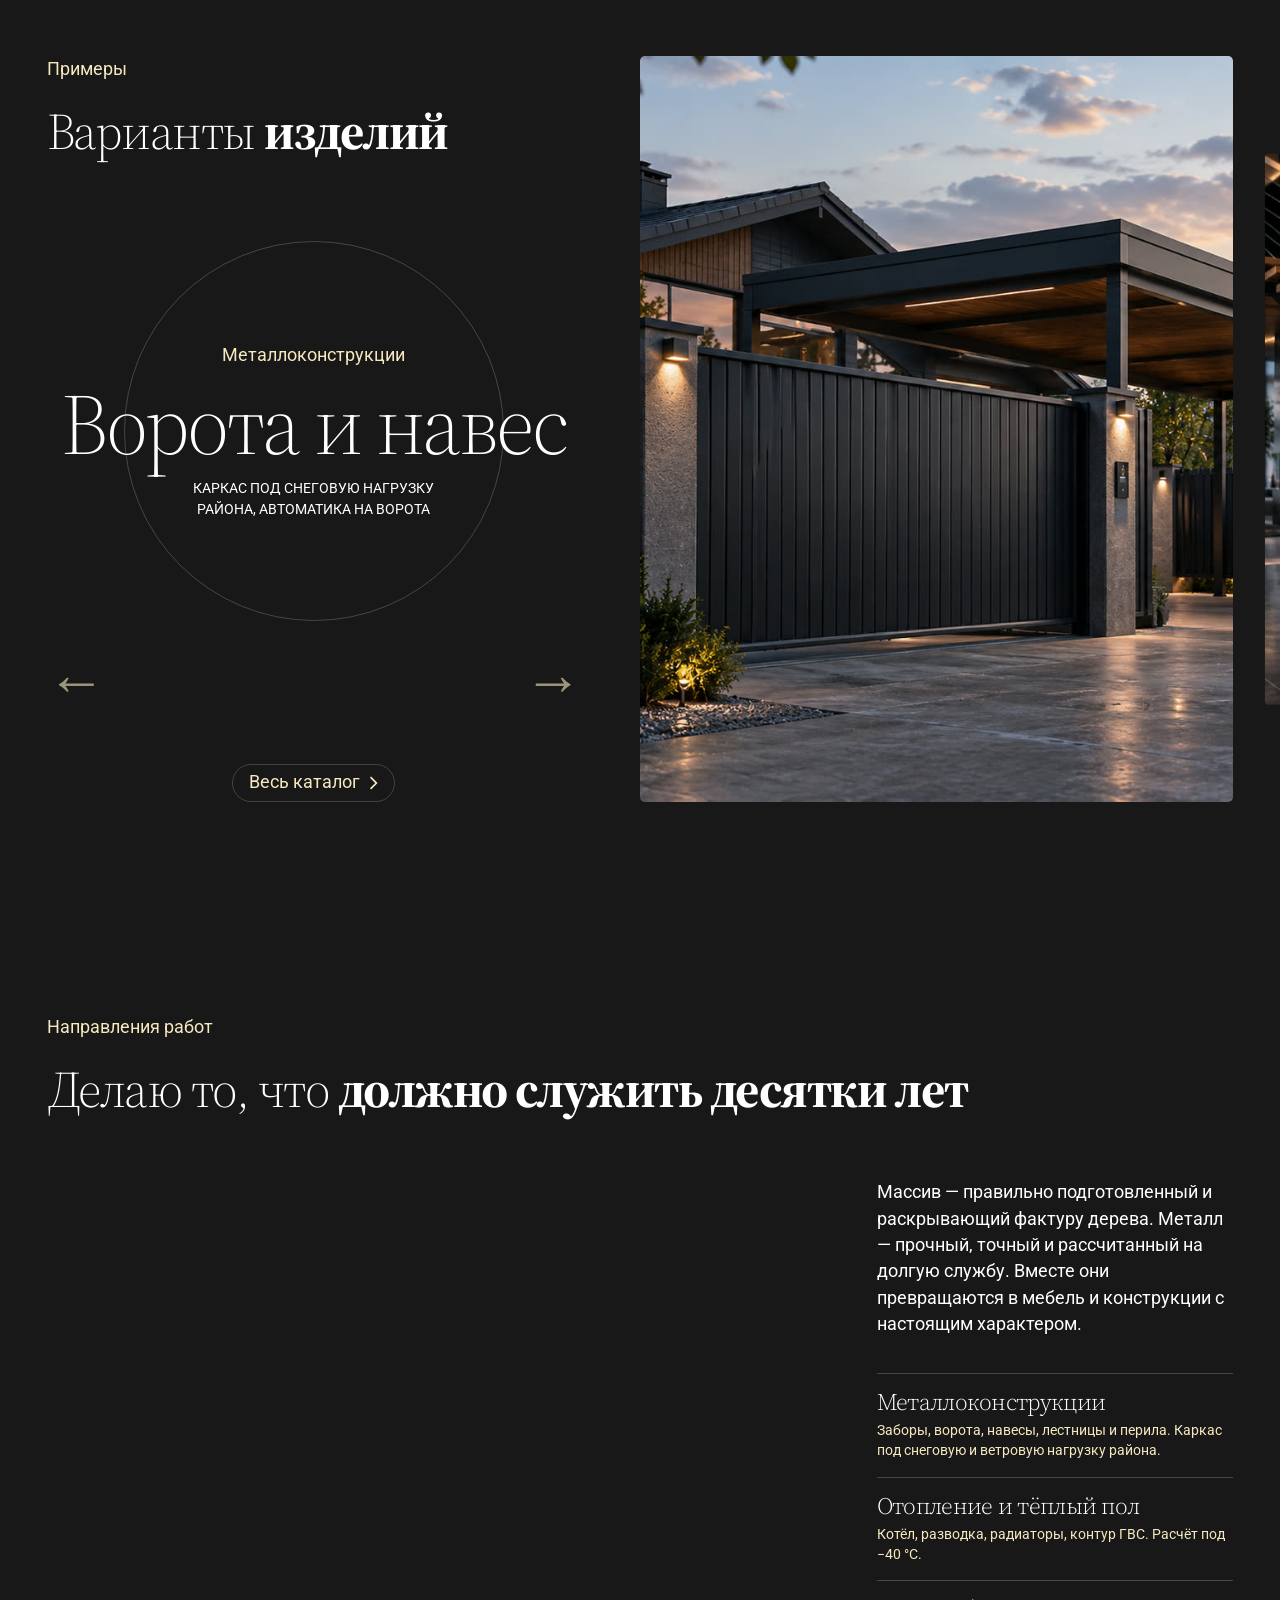
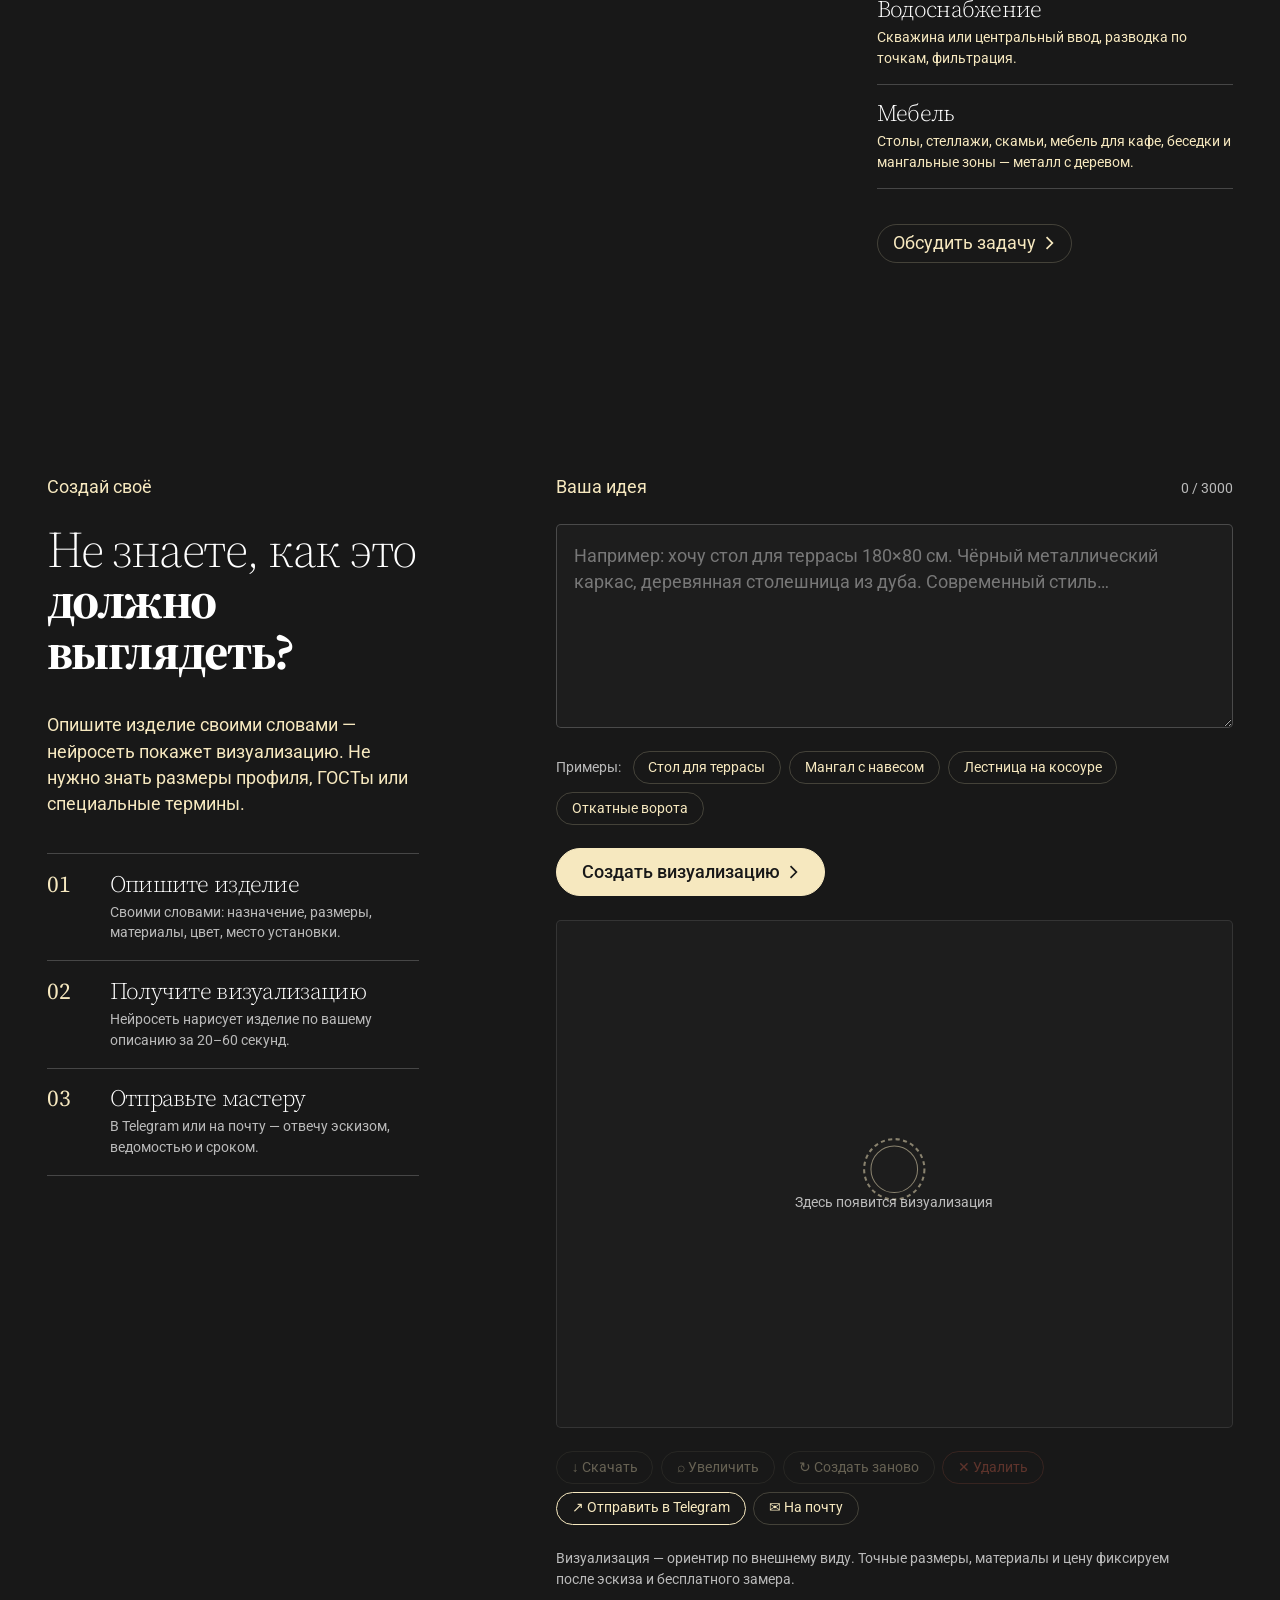
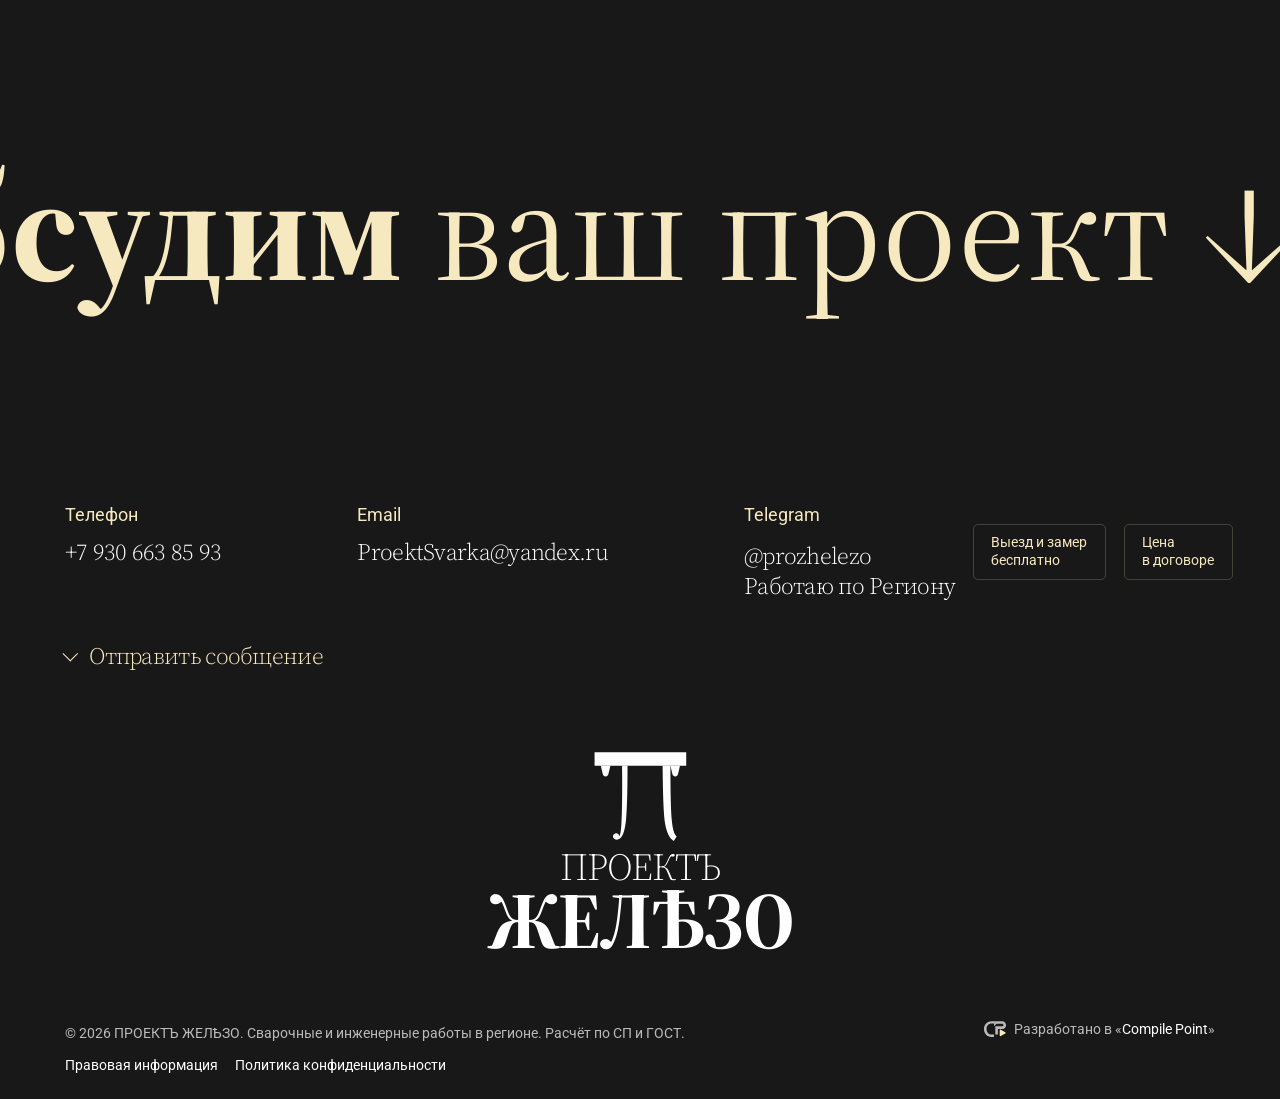
==== commit ce999fa5: "Видео шапки: убран повторный наезд на навес (вырезан дворовый кусок ролика 2) Co-Authored-By: Claude" ====
--- a/index.html
+++ b/index.html
@@ -93,7 +93,7 @@
 <main class="page-main" id="main">
 
 <section class="hero hero--home" id="hero">
-  <video class="hero__media" src="assets/video/hero-2.mp4" poster="assets/photo/hero-poster.jpg" autoplay muted loop playsinline preload="auto" aria-hidden="true"></video>
+  <video class="hero__media" src="assets/video/hero-3.mp4" poster="assets/photo/hero-poster.jpg" autoplay muted loop playsinline preload="auto" aria-hidden="true"></video>
   <div class="hero__inner">
     <div class="hero__text">
       <h1 class="hero__title" data-title-fx data-cursor="-fusion-big"><span class="hero__mark">ПРОЕКТЪ</span><br><span class="hero__brand">ЖЕЛѢЗО</span></h1>
@@ -443,7 +443,7 @@
       <div class="loader__num"><span class="js-loader-num">0</span>%</div>
     </div>
   </div>
-  <video class="loader__bg" src="assets/video/hero-2.mp4" poster="assets/photo/hero-poster.jpg" autoplay muted loop playsinline preload="auto" aria-hidden="true"></video>
+  <video class="loader__bg" src="assets/video/hero-3.mp4" poster="assets/photo/hero-poster.jpg" autoplay muted loop playsinline preload="auto" aria-hidden="true"></video>
 </div>
 </div>
 <script src="assets/vendor/gsap.min.js"></script>
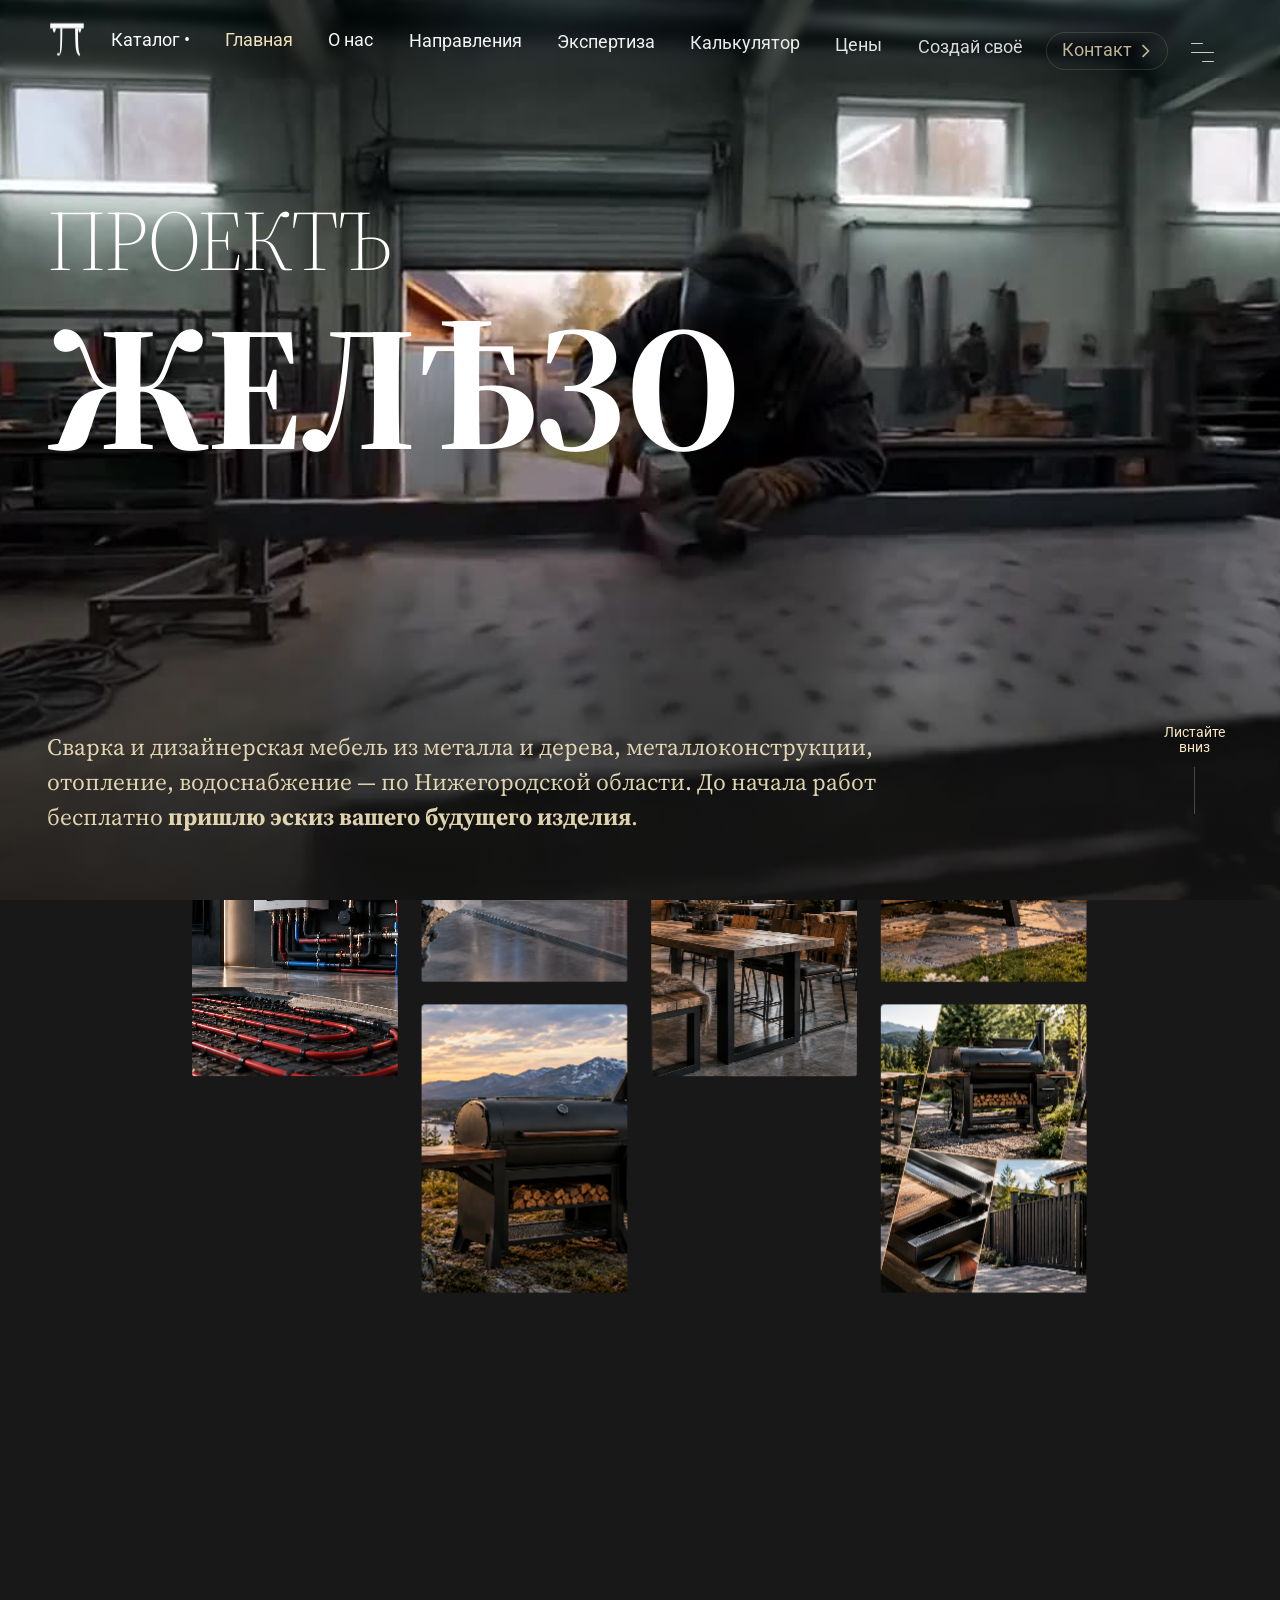
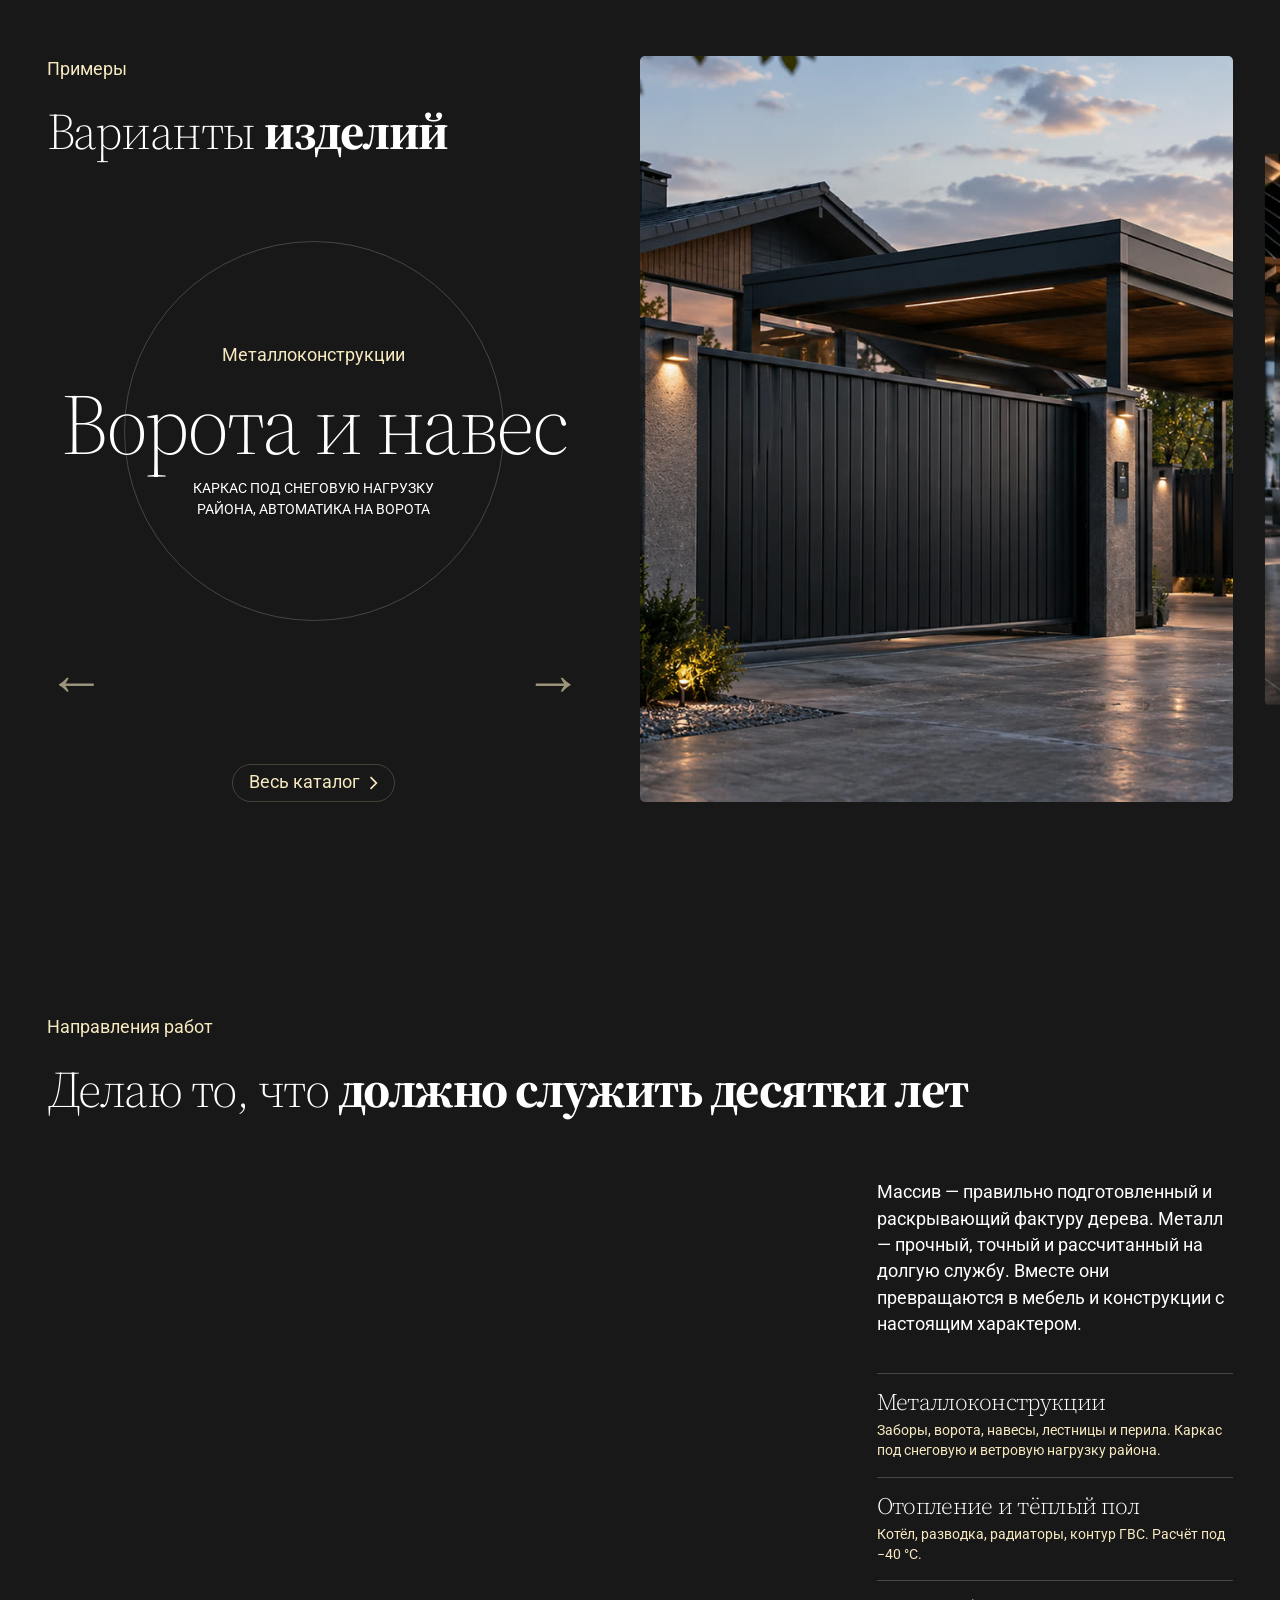
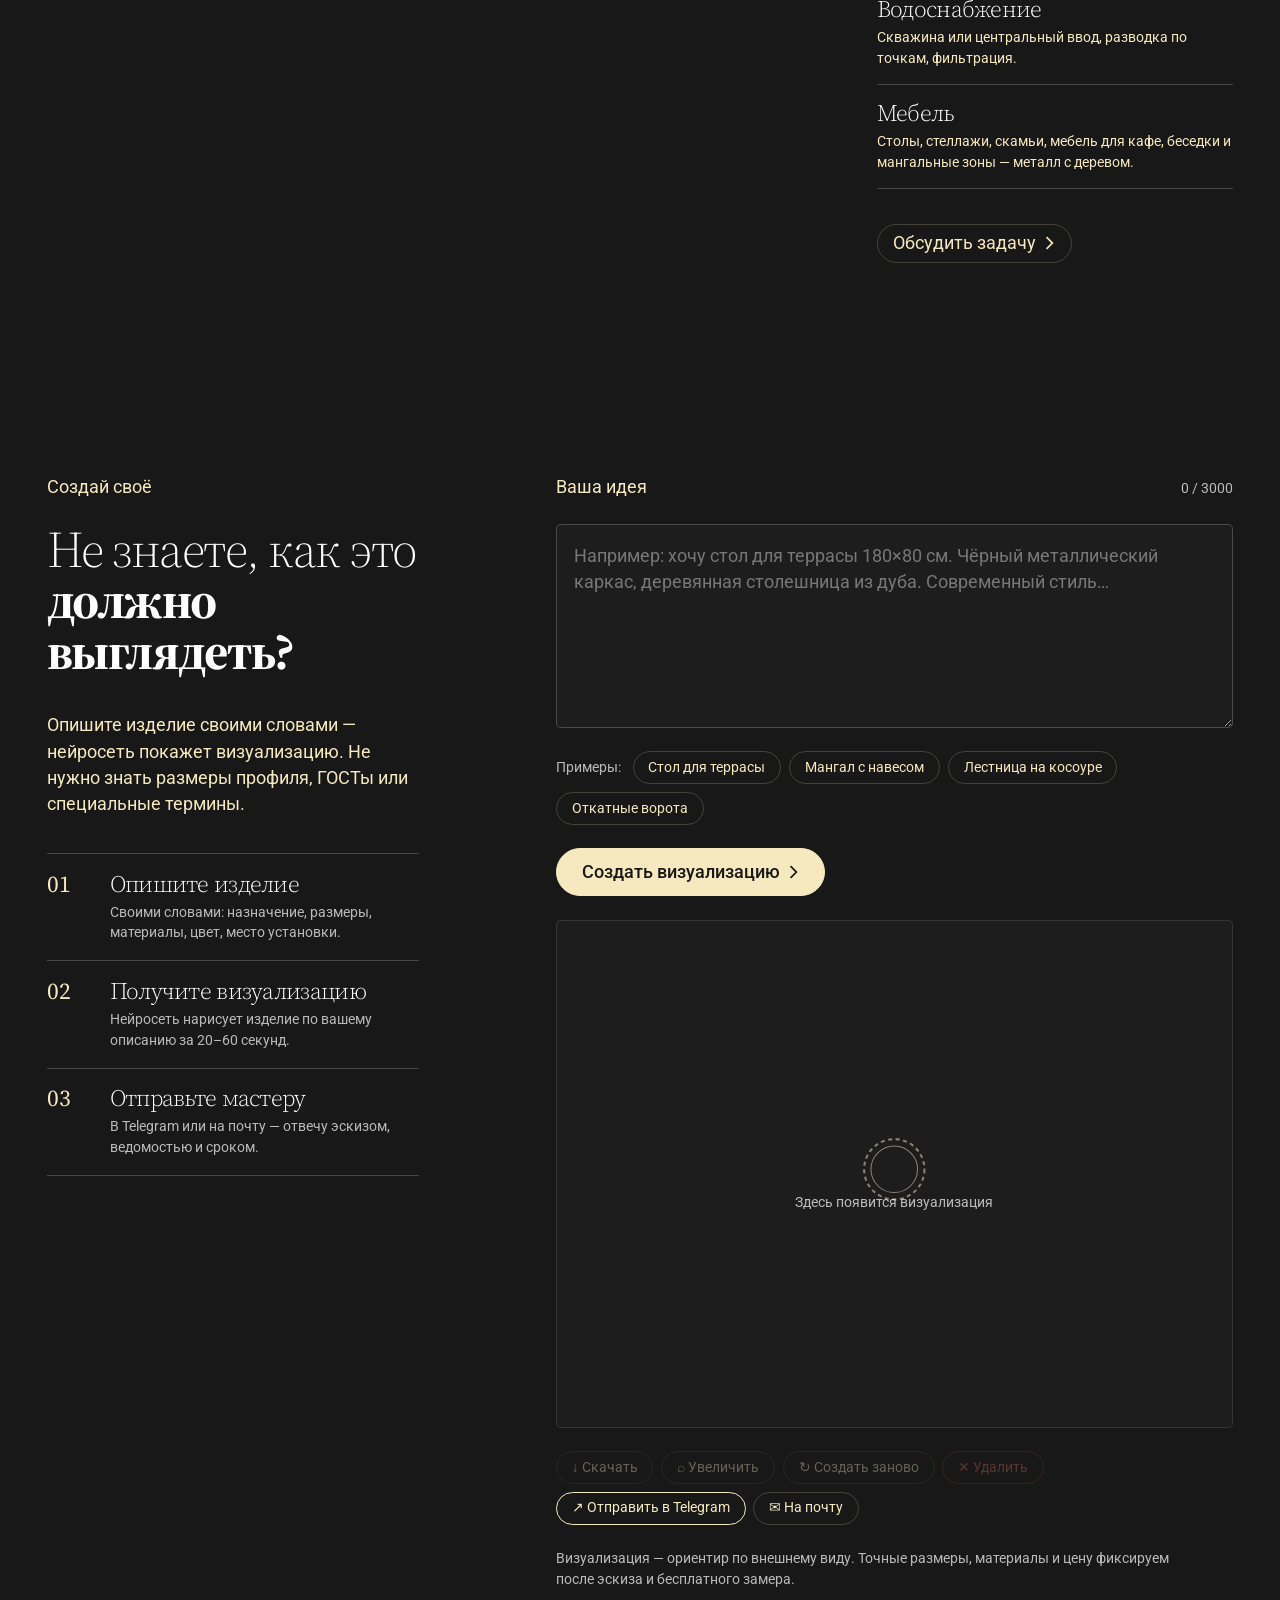
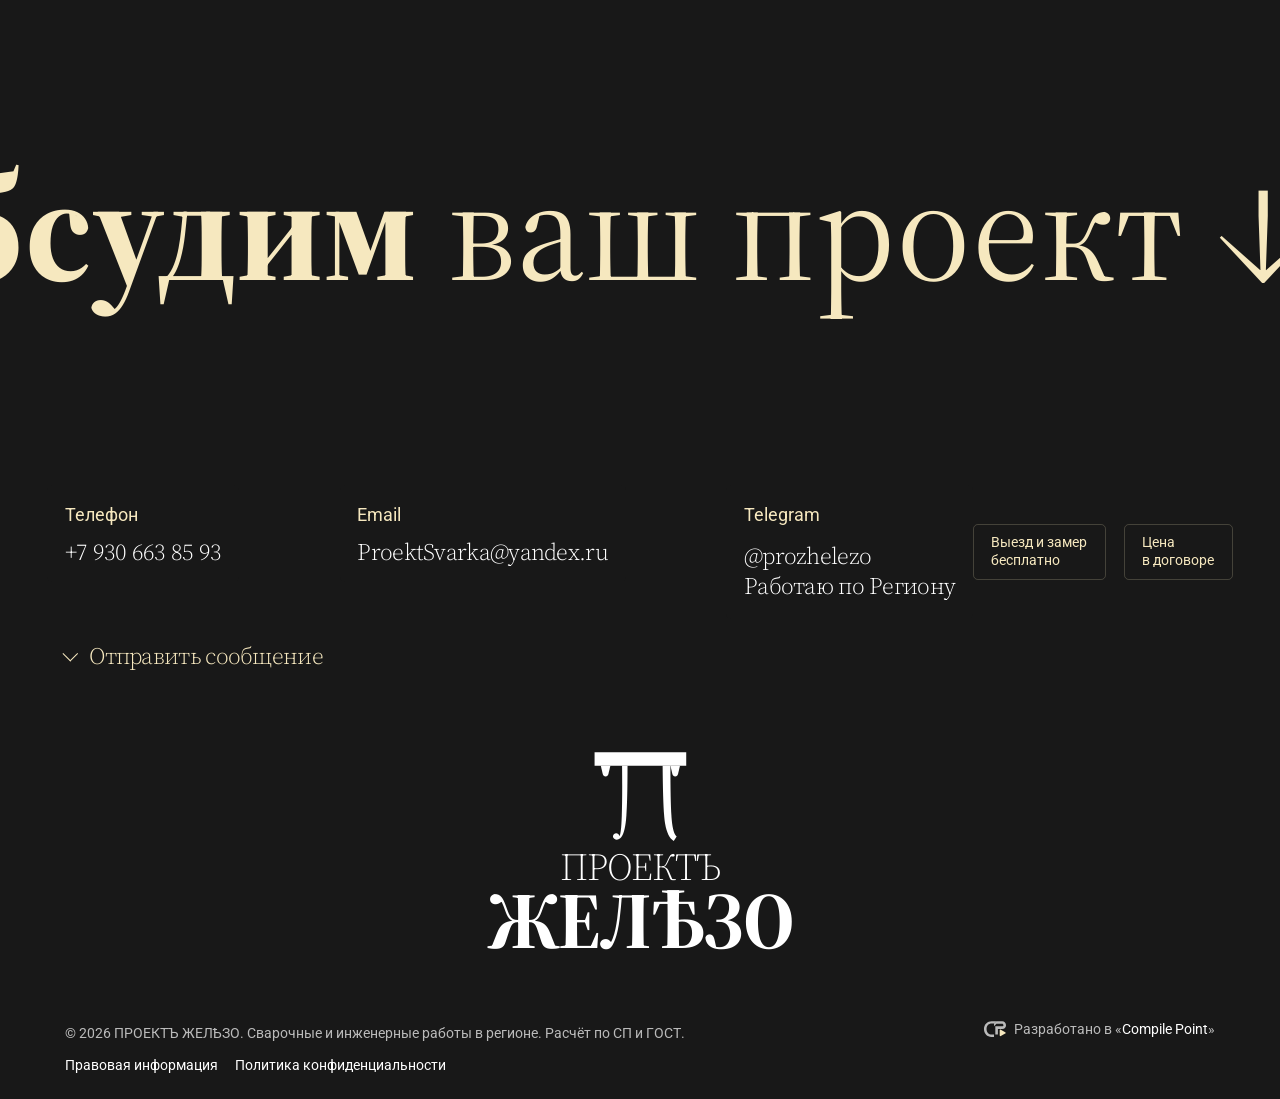
==== commit 42253067: "Мобильная диагностика: облегчено видео шапки (5,4→2,4 МБ), тяжёлые PNG-фото сжаты в JPEG, видео вне " ====
--- a/index.html
+++ b/index.html
@@ -93,7 +93,7 @@
 <main class="page-main" id="main">
 
 <section class="hero hero--home" id="hero">
-  <video class="hero__media" src="assets/video/hero-3.mp4" poster="assets/photo/hero-poster.jpg" autoplay muted loop playsinline preload="auto" aria-hidden="true"></video>
+  <video class="hero__media" src="assets/video/hero-4.mp4" poster="assets/photo/hero-poster.jpg" autoplay muted loop playsinline preload="auto" aria-hidden="true"></video>
   <div class="hero__inner">
     <div class="hero__text">
       <h1 class="hero__title" data-title-fx data-cursor="-fusion-big"><span class="hero__mark">ПРОЕКТЪ</span><br><span class="hero__brand">ЖЕЛѢЗО</span></h1>
@@ -190,12 +190,12 @@
               </div>
               <div class="swiper-slide">
                 <div class="sphoto__card">
-                  <img class="sphoto__img" src="assets/photo/krovat.png" alt="Кровать" data-zoom data-cursor-text="Увеличить" decoding="async" loading="lazy">
-                </div>
-              </div>
-              <div class="swiper-slide">
-                <div class="sphoto__card">
-                  <img class="sphoto__img" src="assets/photo/krjadg.png" alt="Кряж" data-zoom data-cursor-text="Увеличить" decoding="async" loading="lazy">
+                  <img class="sphoto__img" src="assets/photo/krovat.jpg" alt="Кровать" data-zoom data-cursor-text="Увеличить" width="1536" height="1024" decoding="async" loading="lazy">
+                </div>
+              </div>
+              <div class="swiper-slide">
+                <div class="sphoto__card">
+                  <img class="sphoto__img" src="assets/photo/krjadg.jpg" alt="Кряж" data-zoom data-cursor-text="Увеличить" width="1536" height="1024" decoding="async" loading="lazy">
                 </div>
               </div>
             </div>
@@ -428,7 +428,7 @@
         <h3 class="wmenu__h3">Последний проект</h3>
         <div class="lastp">
           <div class="lastp__left"><a class="clickable-parent" href="works.html" data-cursor-text="Смотреть"><h4 class="lastp__title" data-cursor="-fusion">Кровать</h4></a></div>
-          <div class="lastp__img-wrap"><img class="lastp__img" src="assets/photo/krovat2.png" alt="Деревянная кровать на металлическом каркасе" decoding="async" loading="lazy"></div>
+          <div class="lastp__img-wrap"><img class="lastp__img" src="assets/photo/krovat2.jpg" alt="Деревянная кровать на металлическом каркасе" width="1536" height="1024" decoding="async" loading="lazy"></div>
         </div>
       </div>
     </div>
@@ -443,7 +443,7 @@
       <div class="loader__num"><span class="js-loader-num">0</span>%</div>
     </div>
   </div>
-  <video class="loader__bg" src="assets/video/hero-3.mp4" poster="assets/photo/hero-poster.jpg" autoplay muted loop playsinline preload="auto" aria-hidden="true"></video>
+  <video class="loader__bg" src="assets/video/hero-4.mp4" poster="assets/photo/hero-poster.jpg" autoplay muted loop playsinline preload="auto" aria-hidden="true"></video>
 </div>
 </div>
 <script src="assets/vendor/gsap.min.js"></script>
